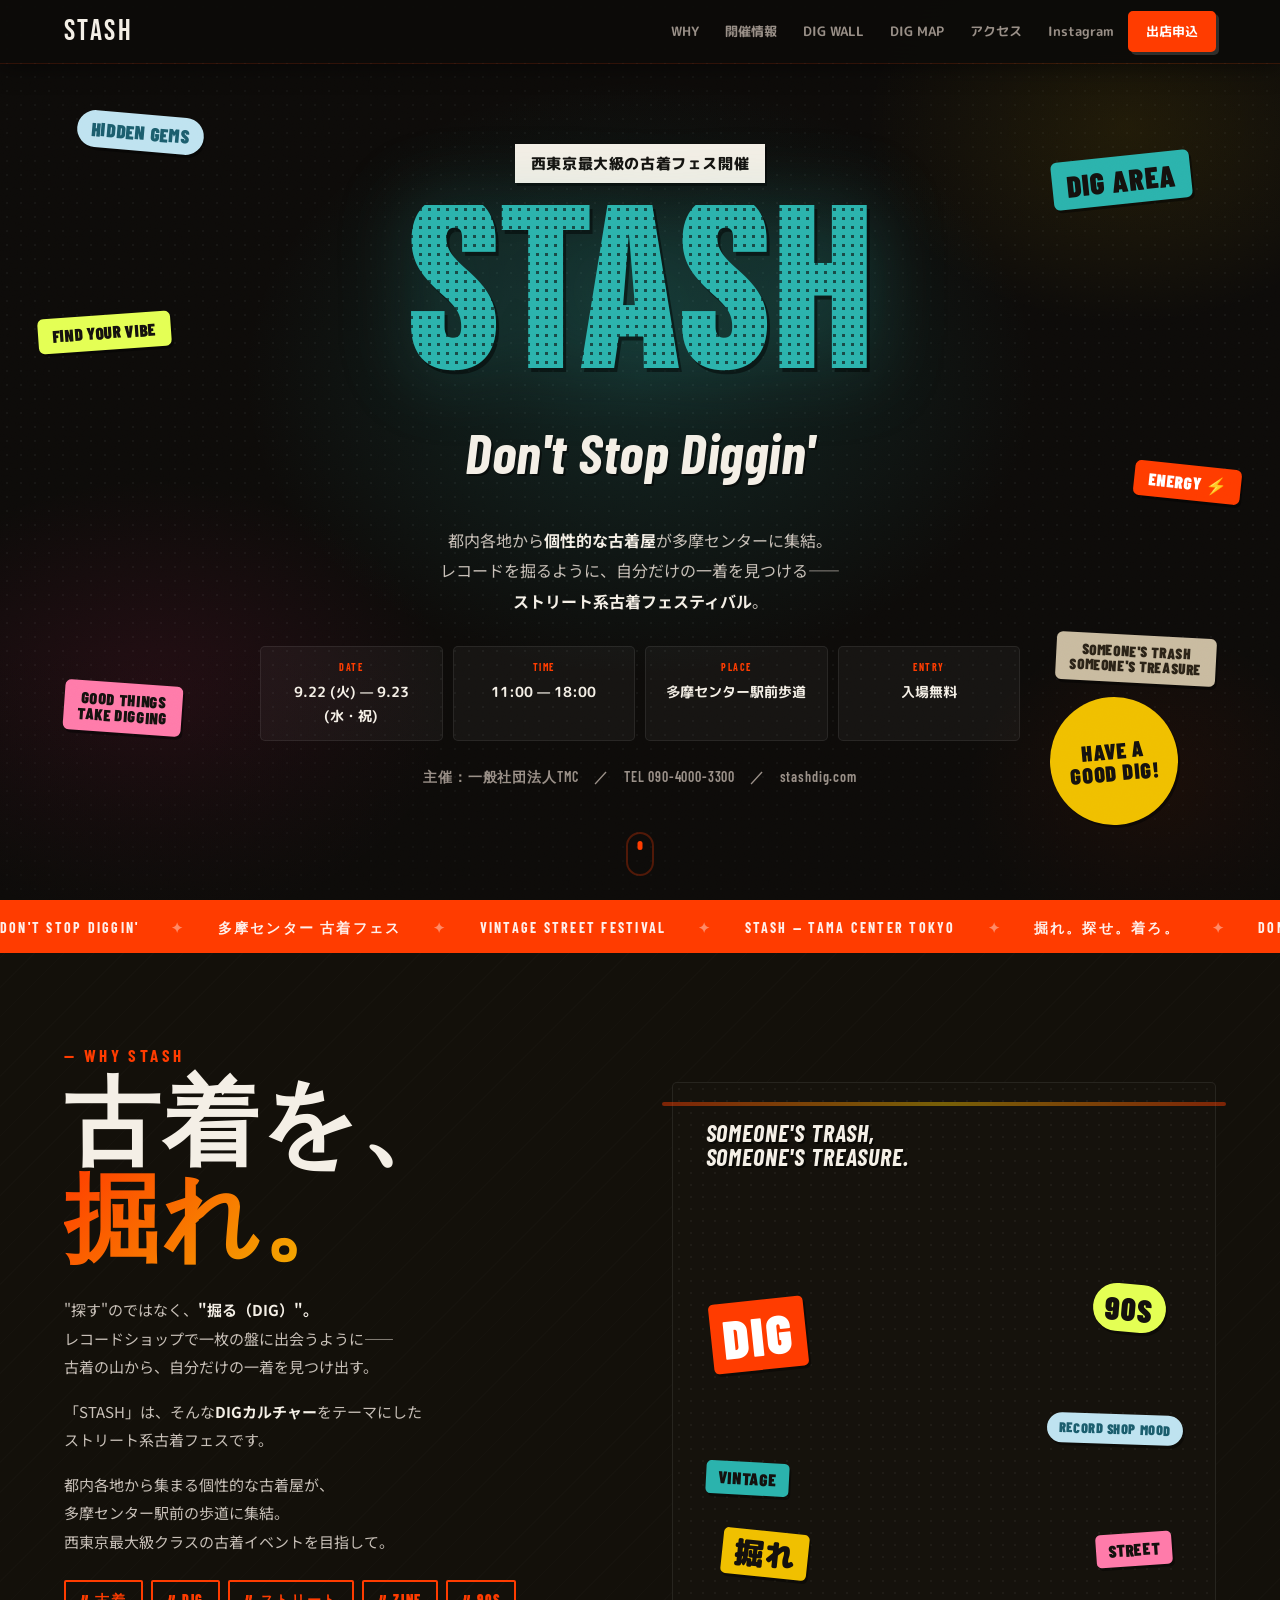
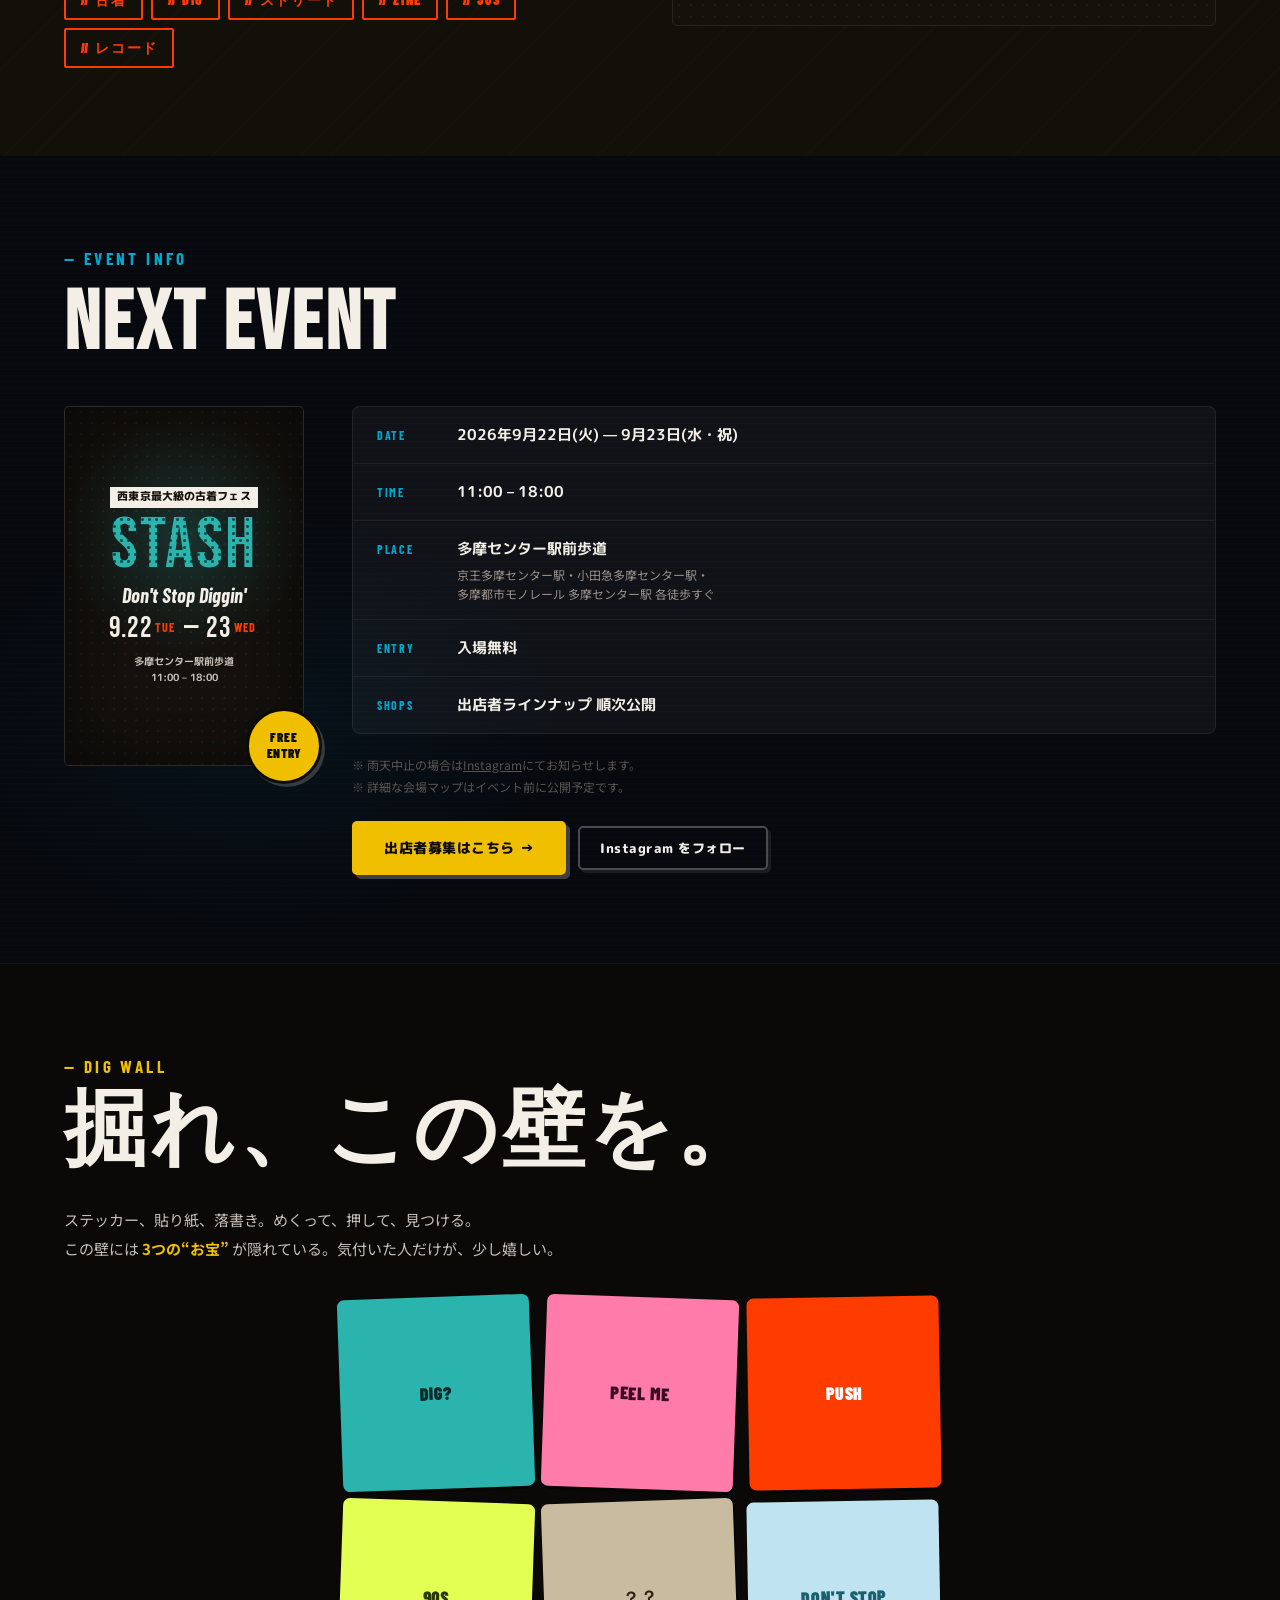
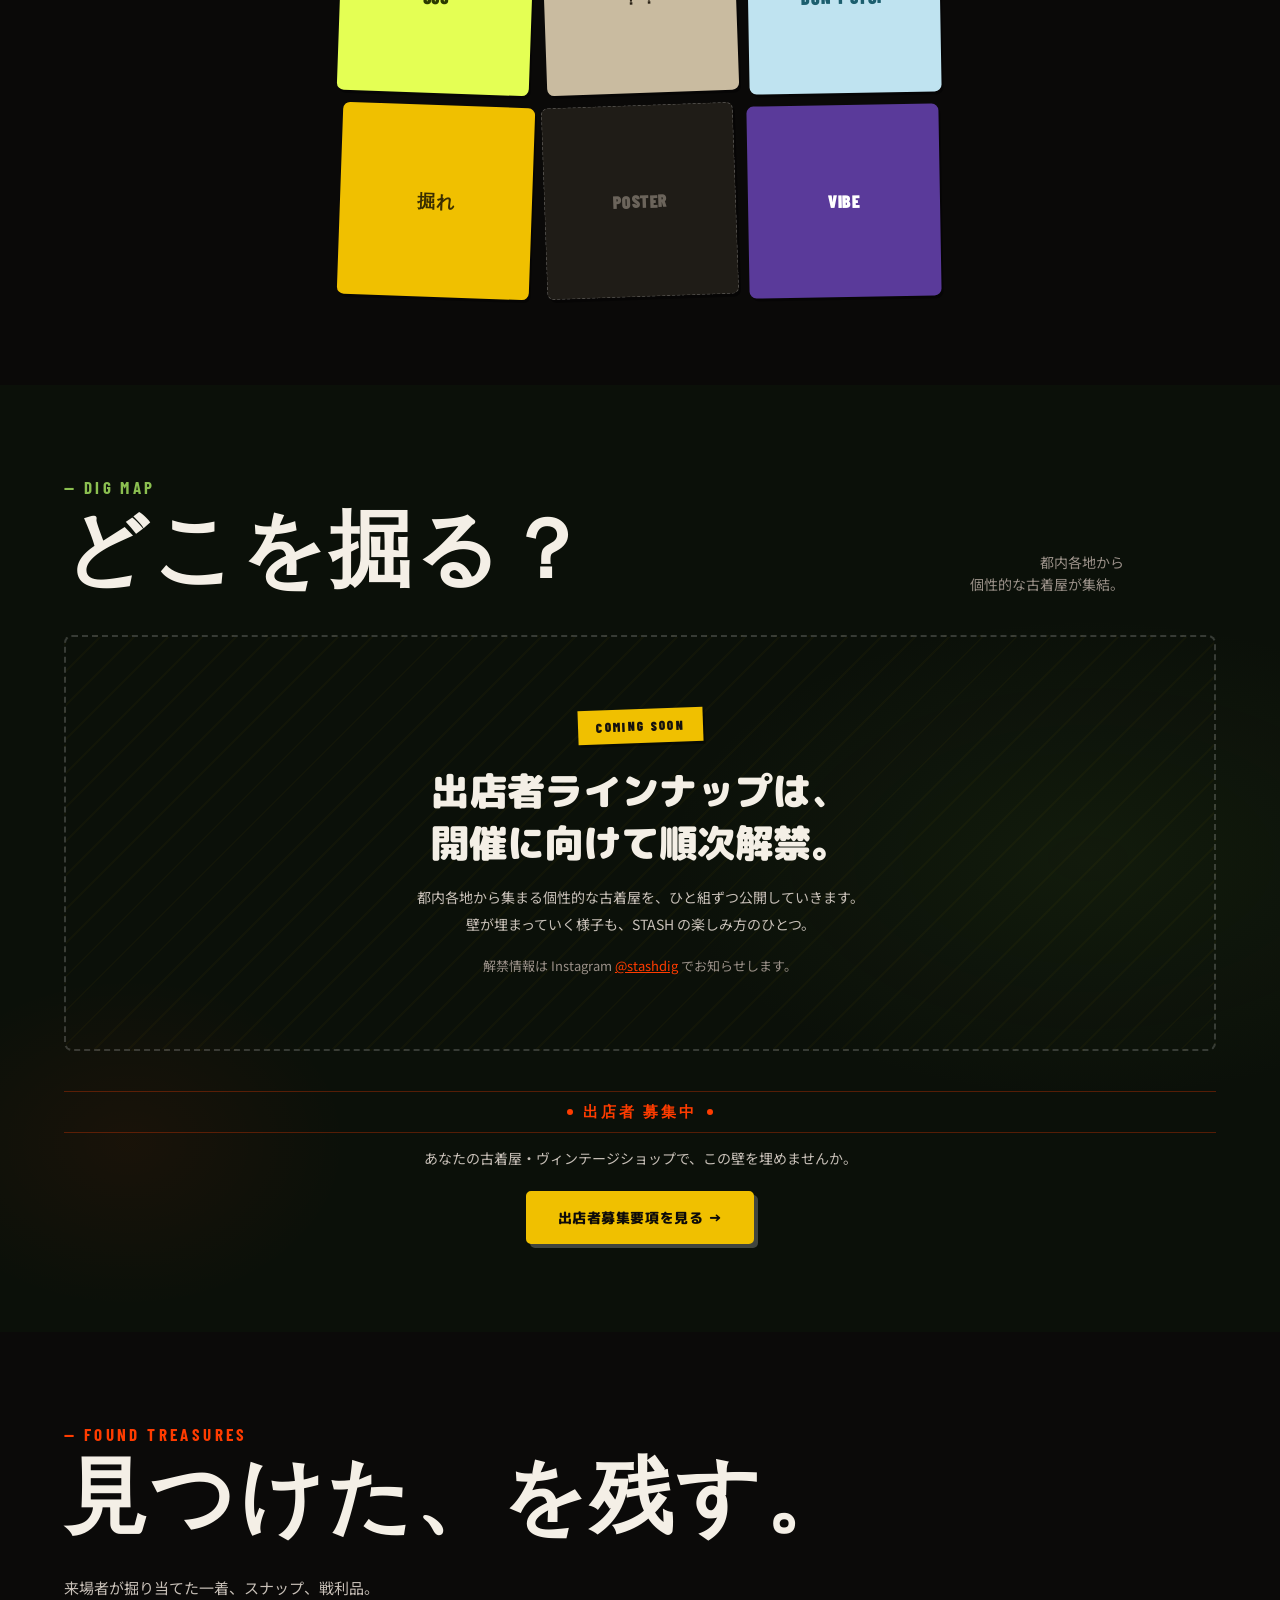
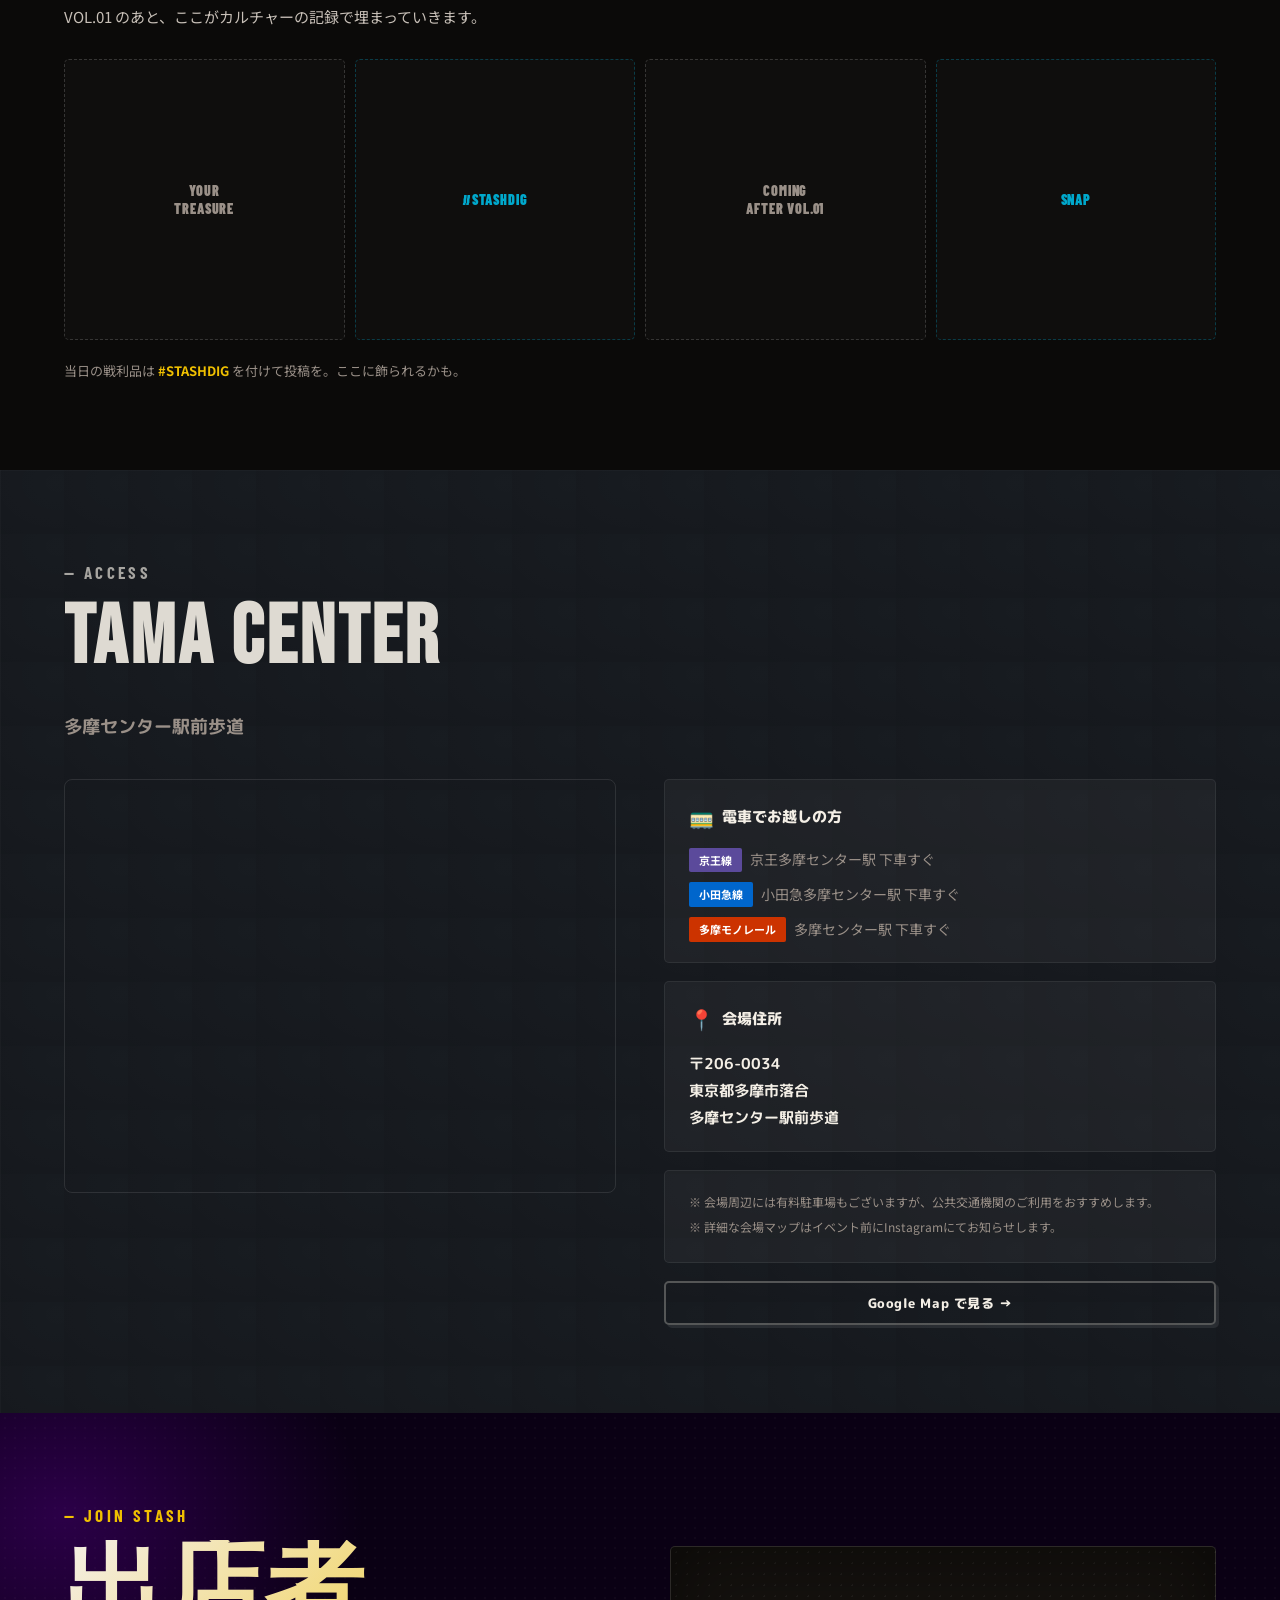
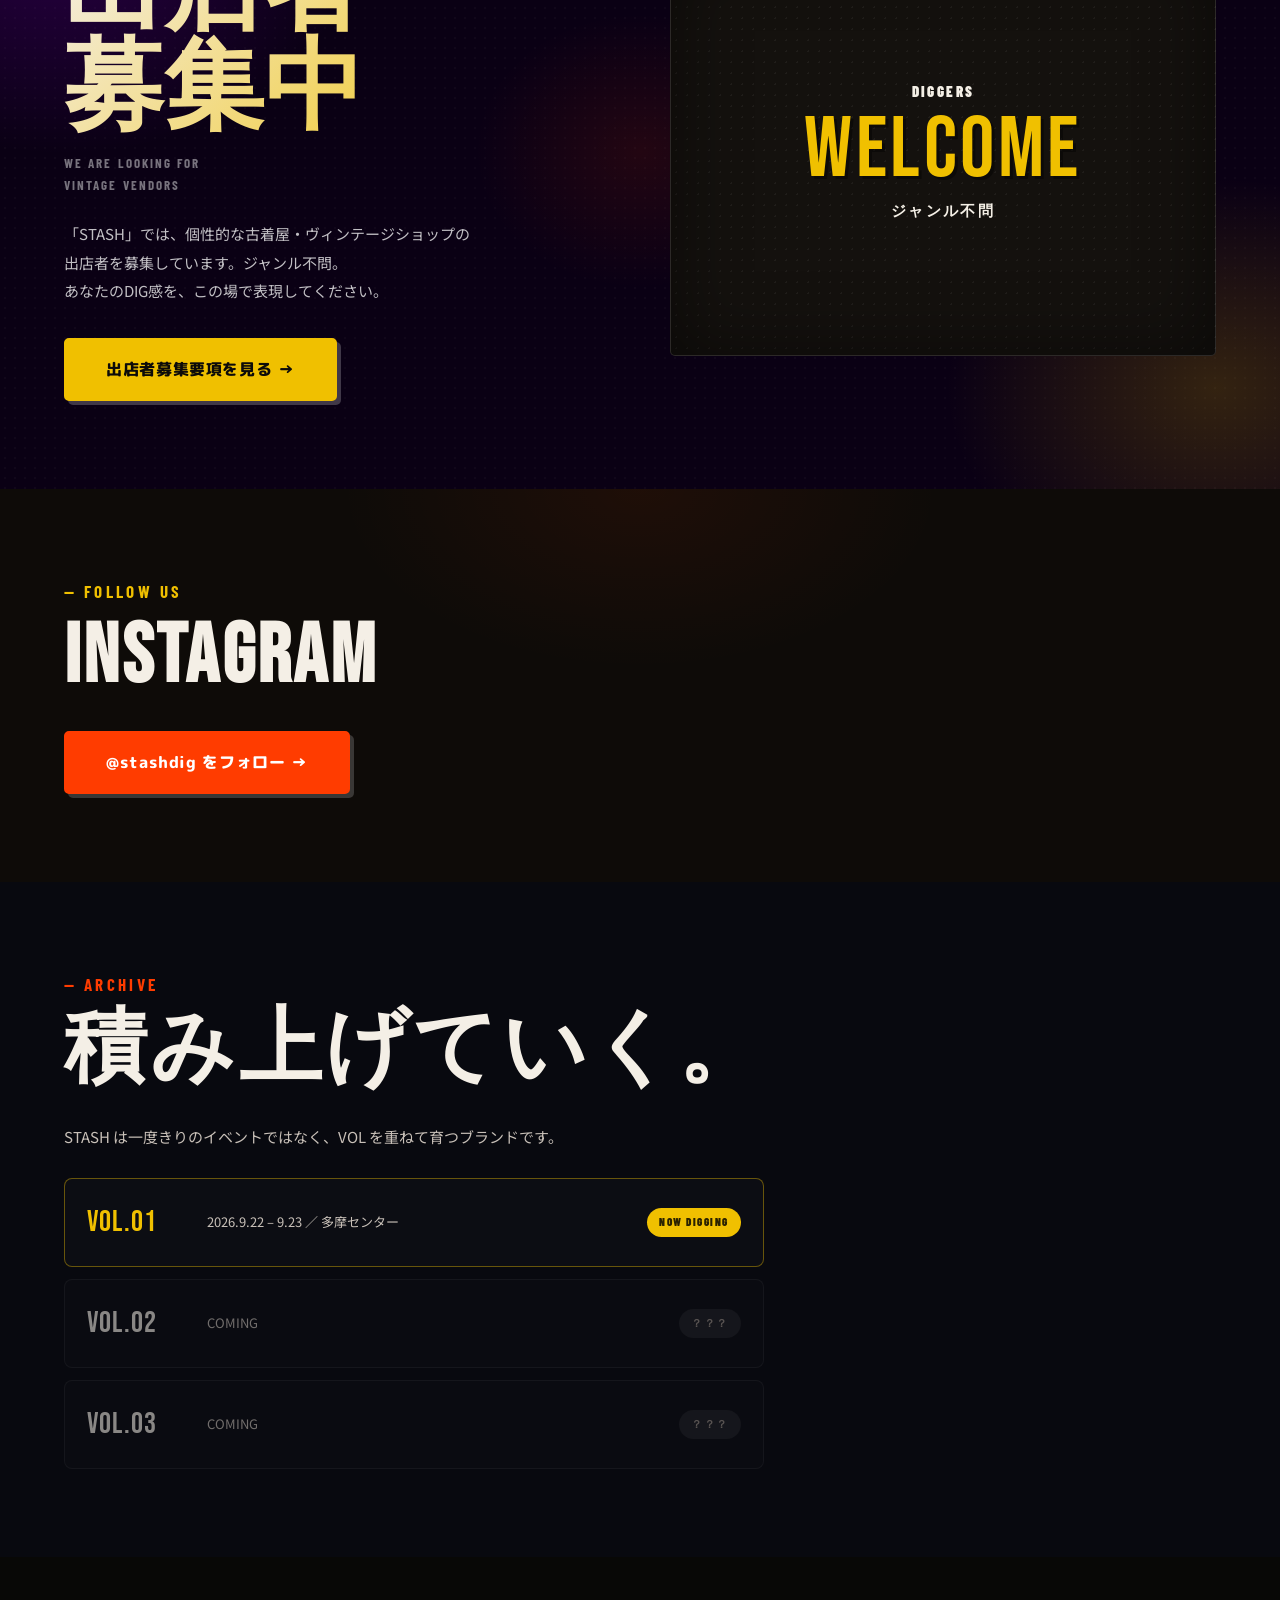
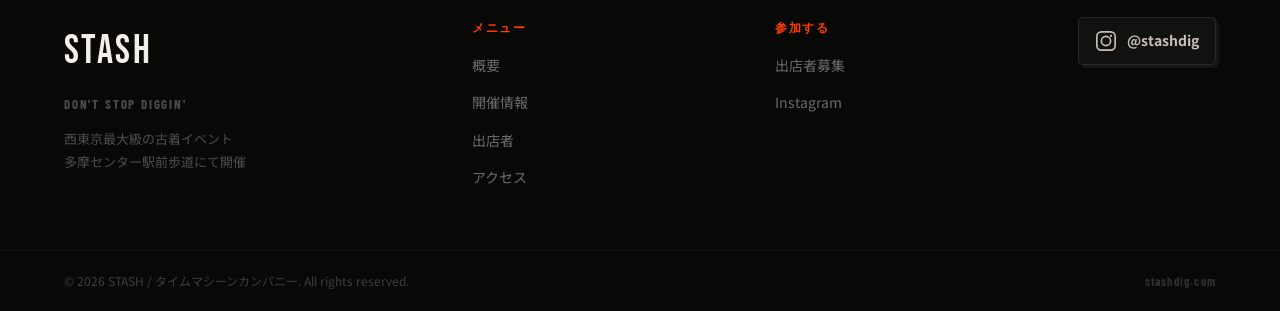
==== index.html @ b676f583 "DIG WALL: drop circuit text band; move guidance into the peel reveals The "WEB→リアル→WEB" steps were s" ====
<!DOCTYPE html>
<html lang="ja">
<head>
  <meta charset="UTF-8">
  <meta name="viewport" content="width=device-width, initial-scale=1.0">
  <title>STASH | DON'T STOP DIGGIN' | 多摩センター 古着フェス</title>
  <meta name="description" content="西東京最大級の古着イベント「STASH」。多摩センター駅前歩道にて開催。DON'T STOP DIGGIN' — 古着を掘れ。ストリート系古着フェス。">
  <meta name="keywords" content="STASH, 古着, フェス, 多摩センター, ストリート, ヴィンテージ, 古着イベント, 西東京, DIG">
  <meta property="og:title" content="STASH | DON'T STOP DIGGIN'">
  <meta property="og:description" content="西東京最大級の古着フェス。多摩センター駅前歩道。DON'T STOP DIGGIN'">
  <meta property="og:type" content="website">
  <meta property="og:url" content="https://stashdig.com">
  <link rel="preconnect" href="https://fonts.googleapis.com">
  <link rel="preconnect" href="https://fonts.gstatic.com" crossorigin>
  <link href="https://fonts.googleapis.com/css2?family=Bebas+Neue&family=Barlow+Condensed:ital,wght@0,400;0,600;0,700;0,900;1,700&family=M+PLUS+Rounded+1c:wght@400;700;800;900&family=Noto+Sans+JP:wght@400;700;900&display=swap" rel="stylesheet">
  <link rel="stylesheet" href="style.css">
</head>
<body>

  <!-- =====================================================
       NAV
  ===================================================== -->
  <nav class="nav" id="nav">
    <div class="wrap nav__inner">
      <a href="index.html" class="nav__logo" aria-label="STASH トップへ">STASH</a>

      <button class="nav__burger" id="burger" aria-label="メニューを開く" aria-expanded="false">
        <span></span><span></span><span></span>
      </button>

      <ul class="nav__menu" id="nav-menu">
        <li class="nav__close-li">
          <button class="nav__close" id="nav-close" aria-label="メニューを閉じる">✕</button>
        </li>
        <li><a href="#about">WHY</a></li>
        <li><a href="#info">開催情報</a></li>
        <li><a href="#digwall">DIG WALL</a></li>
        <li><a href="#vendors">DIG MAP</a></li>
        <li><a href="#access">アクセス</a></li>
        <li><a href="#instagram">Instagram</a></li>
        <li>
          <a href="vendors.html" class="nav__entry">出店申込</a>
        </li>
      </ul>
    </div>
  </nav>


  <!-- =====================================================
       HERO
  ===================================================== -->
  <section class="hero" id="top" aria-label="トップビジュアル">

    <!-- Concrete wall background -->
    <div class="hero__wall" aria-hidden="true"></div>

    <!-- Sticker bomb — flyer taglines as scattered stickers (decorative) -->
    <div class="hero__stickers" aria-hidden="true">
      <span class="hsticker hsticker--a">DIG AREA</span>
      <span class="hsticker hsticker--b">HIDDEN GEMS</span>
      <span class="hsticker hsticker--c">FIND YOUR VIBE</span>
      <span class="hsticker hsticker--d">GOOD THINGS<br>TAKE DIGGING</span>
      <span class="hsticker hsticker--e">HAVE A<br>GOOD DIG!</span>
      <span class="hsticker hsticker--f">SOMEONE'S TRASH<br>SOMEONE'S TREASURE</span>
      <span class="hsticker hsticker--g">ENERGY ⚡</span>
    </div>

    <!-- Content -->
    <div class="hero__content wrap">
      <p class="hero__eyebrow reveal">西東京最大級の古着フェス開催</p>

      <h1 class="hero__title reveal">STASH</h1>

      <p class="hero__script reveal">Don't Stop Diggin'</p>

      <p class="hero__lead reveal">
        都内各地から<strong>個性的な古着屋</strong>が多摩センターに集結。<br>
        レコードを掘るように、自分だけの一着を見つける——<br>
        <strong>ストリート系古着フェスティバル</strong>。
      </p>

      <div class="hero__meta reveal">
        <div class="hero__meta-item">
          <span class="hero__meta-key">Date</span>
          <span class="hero__meta-val">9.22 (火) — 9.23 (水・祝)</span>
        </div>
        <div class="hero__meta-item">
          <span class="hero__meta-key">Time</span>
          <span class="hero__meta-val">11:00 — 18:00</span>
        </div>
        <div class="hero__meta-item">
          <span class="hero__meta-key">Place</span>
          <span class="hero__meta-val">多摩センター駅前歩道</span>
        </div>
        <div class="hero__meta-item">
          <span class="hero__meta-key">Entry</span>
          <span class="hero__meta-val">入場無料</span>
        </div>
      </div>

      <p class="hero__host reveal">
        主催：一般社団法人TMC　／　TEL 090-4000-3300　／　stashdig.com
      </p>

    </div>

    <div class="hero__scroll" aria-hidden="true"></div>
  </section>


  <!-- =====================================================
       TICKER
  ===================================================== -->
  <div class="ticker" aria-hidden="true">
    <div class="ticker__rail">
      <span>DON'T STOP DIGGIN'</span>
      <span class="ticker__dot">✦</span>
      <span>多摩センター 古着フェス</span>
      <span class="ticker__dot">✦</span>
      <span>VINTAGE STREET FESTIVAL</span>
      <span class="ticker__dot">✦</span>
      <span>STASH — TAMA CENTER TOKYO</span>
      <span class="ticker__dot">✦</span>
      <span>掘れ。探せ。着ろ。</span>
      <span class="ticker__dot">✦</span>
      <span>DON'T STOP DIGGIN'</span>
      <span class="ticker__dot">✦</span>
      <span>多摩センター 古着フェス</span>
      <span class="ticker__dot">✦</span>
      <span>VINTAGE STREET FESTIVAL</span>
      <span class="ticker__dot">✦</span>
      <span>STASH — TAMA CENTER TOKYO</span>
      <span class="ticker__dot">✦</span>
      <span>掘れ。探せ。着ろ。</span>
      <span class="ticker__dot">✦</span>
    </div>
  </div>


  <!-- =====================================================
       ABOUT / CONCEPT
  ===================================================== -->
  <section class="about section" id="about" aria-label="コンセプト">
    <div class="wrap">
      <div class="about__inner">

        <!-- Text -->
        <div class="about__text">
          <p class="sec-label reveal">— WHY STASH</p>
          <h2 class="about__heading reveal">
            古着を、<br><span class="about__heading-accent">掘れ。</span>
          </h2>
          <div class="about__body reveal">
            <p>
              "探す"のではなく、<strong>"掘る（DIG）"。</strong><br>
              レコードショップで一枚の盤に出会うように——<br>
              古着の山から、自分だけの一着を見つけ出す。
            </p>
            <p>
              「STASH」は、そんな<strong>DIGカルチャー</strong>をテーマにした<br>
              ストリート系古着フェスです。
            </p>
            <p>
              都内各地から集まる個性的な古着屋が、<br>
              多摩センター駅前の歩道に集結。<br>
              西東京最大級クラスの古着イベントを目指して。
            </p>
          </div>
          <div class="about__tags reveal">
            <span class="tag"># 古着</span>
            <span class="tag"># DIG</span>
            <span class="tag"># ストリート</span>
            <span class="tag"># ZINE</span>
            <span class="tag"># 90s</span>
            <span class="tag"># レコード</span>
          </div>
        </div>

        <!-- Visual — sticker collage -->
        <div class="about__visual reveal">
          <div class="about__collage" aria-hidden="true">
            <span class="acol acol--quote">SOMEONE'S TRASH,<br>SOMEONE'S TREASURE.</span>
            <span class="acol acol--1">DIG</span>
            <span class="acol acol--2">90s</span>
            <span class="acol acol--3">VINTAGE</span>
            <span class="acol acol--4">STREET</span>
            <span class="acol acol--5">掘れ</span>
            <span class="acol acol--6">RECORD SHOP MOOD</span>
          </div>
          <div class="tape-stripe"></div>
        </div>

      </div>
    </div>
  </section>


  <!-- =====================================================
       EVENT INFO
  ===================================================== -->
  <section class="event-info section" id="info" aria-label="イベント情報">
    <div class="wrap">
      <p class="sec-label reveal">— EVENT INFO</p>
      <h2 class="sec-title reveal">NEXT EVENT</h2>

      <div class="event-info__grid">

        <!-- Flyer visual -->
        <div class="event-flyer-wrap reveal">
          <div class="mini-poster">
            <span class="mini-poster__eyebrow">西東京最大級の古着フェス</span>
            <span class="mini-poster__logo">STASH</span>
            <span class="mini-poster__script">Don't Stop Diggin'</span>
            <span class="mini-poster__date">9.22<small>TUE</small> — 23<small>WED</small></span>
            <span class="mini-poster__place">多摩センター駅前歩道<br>11:00 – 18:00</span>
          </div>
          <div class="circle-sticker circle-sticker--free">FREE<br>ENTRY</div>
        </div>

        <!-- Details -->
        <div class="event-details reveal">
          <div class="info-card">
            <div class="info-row">
              <span class="info-key">DATE</span>
              <span class="info-val">2026年9月22日(火) — 9月23日(水・祝)</span>
            </div>
            <div class="info-row">
              <span class="info-key">TIME</span>
              <span class="info-val">11:00 – 18:00</span>
            </div>
            <div class="info-row">
              <span class="info-key">PLACE</span>
              <span class="info-val">
                多摩センター駅前歩道
                <small>京王多摩センター駅・小田急多摩センター駅・<br>多摩都市モノレール 多摩センター駅 各徒歩すぐ</small>
              </span>
            </div>
            <div class="info-row">
              <span class="info-key">ENTRY</span>
              <span class="info-val">入場無料</span>
            </div>
            <div class="info-row">
              <span class="info-key">SHOPS</span>
              <span class="info-val">出店者ラインナップ 順次公開</span>
            </div>
          </div>

          <p class="info-note">
            ※ 雨天中止の場合は<a href="#instagram" style="color:inherit;text-decoration:underline;">Instagram</a>にてお知らせします。<br>
            ※ 詳細な会場マップはイベント前に公開予定です。
          </p>

          <div style="display:flex;gap:12px;flex-wrap:wrap;align-items:center;">
            <a href="vendors.html" class="btn btn--yellow">出店者募集はこちら →</a>
            <a href="#instagram" class="btn btn--outline btn--sm">Instagram をフォロー</a>
          </div>
        </div>

      </div>
    </div>
  </section>


  <!-- =====================================================
       DIG WALL (CC) — the dig-up wall
  ===================================================== -->
  <section class="dig-wall section" id="digwall" aria-label="DIG WALL">
    <div class="wrap">
      <p class="sec-label reveal">— DIG WALL</p>
      <h2 class="sec-title reveal">掘れ、この壁を。</h2>
      <p class="dig-wall__lead reveal">
        ステッカー、貼り紙、落書き。めくって、押して、見つける。<br>
        この壁には <strong>3つの“お宝”</strong> が隠れている。気付いた人だけが、少し嬉しい。
      </p>

      <div class="dw-board reveal" id="dw-board" aria-label="掘れる壁">
        <button class="dw-item dw-rot-a" data-dw="peel" type="button" aria-label="めくる">
          <span class="dw-front" style="background:#2BB3AD;color:#0c2b29;">DIG?</span>
          <span class="dw-back">そう、<br>めくれる</span>
        </button>
        <button class="dw-item dw-rot-b" data-dw="treasure" data-id="t1" type="button" aria-label="めくってみる">
          <span class="dw-front" style="background:#FF7BAA;color:#3a0d22;">PEEL ME</span>
          <span class="dw-back dw-back--treasure">★<br>PASS ①</span>
        </button>
        <button class="dw-item dw-rot-c" data-dw="press" type="button" aria-label="押す">
          <span class="dw-front" style="background:#FF3C00;color:#fff;">PUSH</span>
          <span class="dw-back" style="background:#14110E;color:#FF3C00;">押すと<br>STAMP!</span>
        </button>
        <button class="dw-item dw-rot-b" data-dw="peel" type="button" aria-label="めくる">
          <span class="dw-front" style="background:#E4FF54;color:#2b3a00;">90s</span>
          <span class="dw-back">お宝は<br>ぜんぶで3つ</span>
        </button>
        <button class="dw-item dw-rot-a" data-dw="treasure" data-id="t2" type="button" aria-label="めくってみる">
          <span class="dw-front" style="background:#C9BBA0;color:#2b2317;">？？</span>
          <span class="dw-back dw-back--treasure">★<br>PASS ②</span>
        </button>
        <button class="dw-item dw-rot-c" data-dw="peel" type="button" aria-label="めくる">
          <span class="dw-front" style="background:#BFE3F0;color:#1B5E6E;">DON'T STOP</span>
          <span class="dw-back">まだ<br>掘れるよ</span>
        </button>
        <button class="dw-item dw-rot-b" data-dw="peel" type="button" aria-label="めくる">
          <span class="dw-front" style="background:#F0C000;color:#3a2e00;">掘れ</span>
          <span class="dw-back">右下の<br>PASSを見て</span>
        </button>
        <button class="dw-item dw-rot-a" data-dw="treasure" data-id="t3" type="button" aria-label="ポスターの裏を見る">
          <span class="dw-front" style="background:#1f1c17;color:#6b645b;border:1px dashed rgba(255,255,255,.22);">POSTER</span>
          <span class="dw-back dw-back--chara">٩(◕‿◕)۶<br>PASS ③!</span>
        </button>
        <button class="dw-item dw-rot-c" data-dw="peel" type="button" aria-label="めくる">
          <span class="dw-front" style="background:#5A3A9A;color:#fff;">VIBE</span>
          <span class="dw-back">3つ揃えて<br>会場で見せて</span>
        </button>
      </div>
    </div>
  </section>


  <!-- =====================================================
       DIG MAP (DD) — どこを掘るか
  ===================================================== -->
  <section class="section" id="vendors" aria-label="出店者">
    <div class="wrap">
      <div class="vendors__head">
        <div>
          <p class="sec-label reveal">— DIG MAP</p>
          <h2 class="sec-title reveal" style="margin-bottom:0;">どこを掘る？</h2>
        </div>
        <p class="vendors__sub reveal">都内各地から<br>個性的な古着屋が集結。</p>
      </div>

      <div class="lineup-coming reveal">
        <span class="lineup-coming__tape">COMING SOON</span>
        <p class="lineup-coming__lead">出店者ラインナップは、<br>開催に向けて順次解禁。</p>
        <p class="lineup-coming__sub">
          都内各地から集まる個性的な古着屋を、ひと組ずつ公開していきます。<br>
          壁が埋まっていく様子も、STASH の楽しみ方のひとつ。
        </p>
        <p class="lineup-coming__note">
          解禁情報は Instagram
          <a href="https://instagram.com/stashdig" target="_blank" rel="noopener">@stashdig</a>
          でお知らせします。
        </p>
      </div>

      <div class="vendors__cta reveal">
        <p class="vendors-recruiting">
          <span class="vendors-recruiting__dot"></span>
          出店者 募集中
          <span class="vendors-recruiting__dot"></span>
        </p>
        <p class="vendors__cta-text">あなたの古着屋・ヴィンテージショップで、この壁を埋めませんか。</p>
        <a href="vendors.html" class="btn btn--yellow">出店者募集要項を見る →</a>
      </div>
    </div>
  </section>


  <!-- =====================================================
       FOUND TREASURES (EE) — coming
  ===================================================== -->
  <section class="found section" id="found" aria-label="FOUND TREASURES">
    <div class="wrap">
      <p class="sec-label reveal">— FOUND TREASURES</p>
      <h2 class="sec-title reveal">見つけた、を残す。</h2>
      <p class="found__lead reveal">
        来場者が掘り当てた一着、スナップ、戦利品。<br>
        VOL.01 のあと、ここがカルチャーの記録で埋まっていきます。
      </p>
      <div class="found__grid reveal" aria-hidden="true">
        <span class="found__cell">YOUR<br>TREASURE</span>
        <span class="found__cell found__cell--alt">#STASHDIG</span>
        <span class="found__cell">COMING<br>AFTER VOL.01</span>
        <span class="found__cell found__cell--alt">SNAP</span>
      </div>
      <p class="found__note reveal">
        当日の戦利品は <strong>#STASHDIG</strong> を付けて投稿を。ここに飾られるかも。
      </p>
    </div>
  </section>


  <!-- =====================================================
       ACCESS (FF)
  ===================================================== -->
  <section class="section" id="access" aria-label="アクセス">
    <div class="wrap">
      <p class="sec-label reveal">— ACCESS</p>
      <h2 class="sec-title reveal">TAMA CENTER</h2>
      <p class="access__sub reveal">多摩センター駅前歩道</p>

      <div class="access__inner">

        <!-- Map -->
        <div class="reveal">
          <div class="access__map">
            <iframe
              src="https://www.google.com/maps?q=%E5%A4%9A%E6%91%A9%E3%82%BB%E3%83%B3%E3%82%BF%E3%83%BC%E9%A7%85&output=embed"
              title="多摩センター駅 周辺地図"
              loading="lazy" referrerpolicy="no-referrer-when-downgrade"
              allowfullscreen></iframe>
          </div>
        </div>

        <!-- Info -->
        <div class="access__blocks reveal">

          <div class="a-block">
            <h3 class="a-block__h">
              <span class="a-block__icon">🚃</span>
              電車でお越しの方
            </h3>
            <ul class="a-list">
              <li>
                <span class="line-badge line-keio">京王線</span>
                京王多摩センター駅 下車すぐ
              </li>
              <li>
                <span class="line-badge line-odakyu">小田急線</span>
                小田急多摩センター駅 下車すぐ
              </li>
              <li>
                <span class="line-badge line-monorail">多摩モノレール</span>
                多摩センター駅 下車すぐ
              </li>
            </ul>
          </div>

          <div class="a-block">
            <h3 class="a-block__h">
              <span class="a-block__icon">📍</span>
              会場住所
            </h3>
            <p class="a-address">
              〒206-0034<br>
              東京都多摩市落合<br>
              多摩センター駅前歩道
            </p>
          </div>

          <div class="a-block a-note">
            <p>※ 会場周辺には有料駐車場もございますが、公共交通機関のご利用をおすすめします。</p>
            <p>※ 詳細な会場マップはイベント前にInstagramにてお知らせします。</p>
          </div>

          <a href="https://www.google.com/maps/search/?api=1&query=%E5%A4%9A%E6%91%A9%E3%82%BB%E3%83%B3%E3%82%BF%E3%83%BC%E9%A7%85" class="btn btn--outline btn--sm" target="_blank" rel="noopener">
            Google Map で見る →
          </a>
        </div>

      </div>
    </div>
  </section>


  <!-- =====================================================
       JOIN STASH (GG)
  ===================================================== -->
  <section class="entry-cta section" id="entry" aria-label="JOIN STASH">
    <div class="wrap">
      <div class="entry-cta__inner">

        <!-- Text -->
        <div>
          <p class="sec-label sec-label--lt reveal">— JOIN STASH</p>
          <h2 class="entry-cta__title reveal">出店者<br>募集中</h2>
          <p class="entry-cta__eng reveal">WE ARE LOOKING FOR<br>VINTAGE VENDORS</p>
          <p class="entry-cta__body reveal">
            「STASH」では、個性的な古着屋・ヴィンテージショップの<br>
            出店者を募集しています。ジャンル不問。<br>
            あなたのDIG感を、この場で表現してください。
          </p>
          <a href="vendors.html" class="btn btn--yellow btn--lg reveal">
            出店者募集要項を見る →
          </a>
        </div>

        <!-- Visual -->
        <div class="entry-cta__visual reveal">
          <div class="entry-cta__poster">
            <span class="entry-cta__poster-sm">DIGGERS</span>
            <span class="entry-cta__poster-lg">WELCOME</span>
            <span class="entry-cta__poster-sm">ジャンル不問</span>
          </div>
        </div>

      </div>
    </div>
  </section>


  <!-- =====================================================
       INSTAGRAM
  ===================================================== -->
  <section class="section" id="instagram" aria-label="Instagram">
    <div class="wrap">
      <div class="insta__header">
        <div>
          <p class="sec-label reveal">— FOLLOW US</p>
          <h2 class="sec-title reveal" style="margin-bottom:0;">INSTAGRAM</h2>
        </div>
      </div>

      <div style="margin-top:24px;" class="reveal">
        <a href="https://instagram.com/stashdig" class="btn btn--orange btn--lg" target="_blank" rel="noopener">
          @stashdig をフォロー →
        </a>
      </div>
    </div>
  </section>


  <!-- =====================================================
       ARCHIVE (II) — VOL.01〜 積み上げ
  ===================================================== -->
  <section class="archive section" id="archive" aria-label="ARCHIVE">
    <div class="wrap">
      <p class="sec-label reveal">— ARCHIVE</p>
      <h2 class="sec-title reveal">積み上げていく。</h2>
      <p class="archive__lead reveal">STASH は一度きりのイベントではなく、VOL を重ねて育つブランドです。</p>
      <ol class="archive__list reveal">
        <li class="archive__vol archive__vol--now">
          <span class="archive__no">VOL.01</span>
          <span class="archive__meta">2026.9.22 – 9.23 ／ 多摩センター</span>
          <span class="archive__tag">NOW DIGGING</span>
        </li>
        <li class="archive__vol archive__vol--next">
          <span class="archive__no">VOL.02</span>
          <span class="archive__meta">COMING</span>
          <span class="archive__tag">？？？</span>
        </li>
        <li class="archive__vol archive__vol--next">
          <span class="archive__no">VOL.03</span>
          <span class="archive__meta">COMING</span>
          <span class="archive__tag">？？？</span>
        </li>
      </ol>
    </div>
  </section>


  <!-- =====================================================
       FOOTER
  ===================================================== -->
  <footer class="footer">
    <div class="footer__top">
      <div class="wrap">
        <div class="footer__inner">

          <div class="footer__brand">
            <a href="index.html" class="footer__logo">STASH</a>
            <p class="footer__tagline">DON'T STOP DIGGIN'</p>
            <p class="footer__desc">西東京最大級の古着イベント<br>多摩センター駅前歩道にて開催</p>
          </div>

          <nav class="footer__nav" aria-label="フッターナビ">
            <h4>メニュー</h4>
            <ul>
              <li><a href="#about">概要</a></li>
              <li><a href="#info">開催情報</a></li>
              <li><a href="#vendors">出店者</a></li>
              <li><a href="#access">アクセス</a></li>
            </ul>
          </nav>

          <nav class="footer__nav" aria-label="参加する">
            <h4>参加する</h4>
            <ul>
              <li><a href="vendors.html">出店者募集</a></li>
              <li><a href="https://instagram.com/stashdig" target="_blank" rel="noopener">Instagram</a></li>
            </ul>
          </nav>

          <div>
            <a href="https://instagram.com/stashdig" class="footer__sns-btn" target="_blank" rel="noopener" aria-label="Instagram @stashdig">
              <svg width="22" height="22" viewBox="0 0 24 24" fill="none" xmlns="http://www.w3.org/2000/svg" aria-hidden="true">
                <rect x="2" y="2" width="20" height="20" rx="5" stroke="currentColor" stroke-width="1.8"/>
                <circle cx="12" cy="12" r="5" stroke="currentColor" stroke-width="1.8"/>
                <circle cx="17.5" cy="6.5" r="1.2" fill="currentColor"/>
              </svg>
              @stashdig
            </a>
          </div>

        </div>
      </div>
    </div>

    <div class="footer__bottom">
      <div class="wrap">
        <p class="footer__copy">© 2026 STASH / タイムマシーンカンパニー. All rights reserved.</p>
        <p class="footer__url">stashdig.com</p>
      </div>
    </div>
  </footer>


  <!-- =====================================================
       STASH PASS — discovery tracker (WEB → リアル → WEB)
  ===================================================== -->
  <div class="stash-pass" id="stash-pass" hidden>
    <button class="stash-pass__toggle" id="stash-pass-toggle" type="button" aria-expanded="false" aria-label="STASH PASS を開く">
      <span class="stash-pass__badge">STASH<br>PASS</span>
      <span class="stash-pass__dots" id="stash-pass-dots" aria-hidden="true"></span>
    </button>

    <div class="stash-pass__panel" id="stash-pass-panel" hidden>
      <button class="stash-pass__close" id="stash-pass-close" type="button" aria-label="閉じる">✕</button>
      <p class="stash-pass__kicker">— STASH PASS</p>
      <p class="stash-pass__progress"><span id="stash-pass-count">0</span> / 3 発掘</p>

      <div class="stash-pass__locked" id="stash-pass-locked">
        <p class="stash-pass__hint">サイトに隠れた “お宝” を 3つ 見つけよう。<br>DIG WALL から掘りはじめると見つかるかも。</p>
        <a href="#digwall" class="btn btn--outline btn--sm">DIG WALL へ →</a>
      </div>

      <div class="stash-pass__unlocked" id="stash-pass-unlocked" hidden>
        <p class="stash-pass__got">PASS 獲得！</p>
        <p class="stash-pass__code" id="stash-pass-code">PASS-9223-DIG</p>
        <p class="stash-pass__msg">
          このパスを会場で見せると、<br><strong>限定ステッカーを1枚プレゼント。</strong>
        </p>
        <a href="https://instagram.com/stashdig" class="btn btn--yellow btn--sm" target="_blank" rel="noopener">Instagram で受け取り方を見る →</a>
      </div>
    </div>
  </div>


  <script src="script.js"></script>
</body>
</html>
---- style.css ----
/* =========================================================
   STASH — DON'T STOP DIGGIN'
   Street Culture × Vintage × Underground
   ========================================================= */

/* ── Reset & Base ─────────────────────────────────────── */
*, *::before, *::after { box-sizing: border-box; margin: 0; padding: 0; }

:root {
  /* Street culture — warm asphalt night */
  --bg:        #0D0B09;
  --bg-2:      #141210;
  --bg-3:      #1C1A18;
  --card:      rgba(255,255,255,.04);
  --card-hov:  rgba(255,255,255,.07);
  --white:     #F4EFE6;
  --text:      #C8C0B8;
  --text-mid:  #9A9088;
  --text-lt:   #5A5450;

  /* Street accent palette */
  --orange:     #FF3C00;
  --orange-dim: rgba(255,60,0,.10);
  --orange-bdr: rgba(255,60,0,.32);
  --yellow:     #F0C000;
  --yellow-dim: rgba(240,192,0,.10);
  --yellow-bdr: rgba(240,192,0,.32);
  --cyan:       #00A8CC;
  --cyan-dim:   rgba(0,168,204,.08);
  --cyan-bdr:   rgba(0,168,204,.22);
  --purple:     #5A3A9A;
  --purple-lt:  #8A6ACA;
  --purple-dim: rgba(90,58,154,.10);
  --green:      #4A8A3A;
  --pink:       #CC2060;
  --pink-dim:   rgba(204,32,96,.10);

  /* vendors.html inline compatibility */
  --gray:    #3A3530;
  --gray-lt: #4A4540;
  --ff-display: 'Bebas Neue', sans-serif;
  --gap:     48px;

  --ff-title: 'Bebas Neue', sans-serif;
  --ff-sub:   'Barlow Condensed', sans-serif;
  --ff-body:  'Noto Sans JP', sans-serif;
  --ff-round: 'M PLUS Rounded 1c', 'Noto Sans JP', sans-serif;

  --nav-h:       64px;
  --radius:      5px;
  --radius-sm:   2px;
  --radius-lg:   8px;
  --radius-pill: 100px;
}

html { scroll-behavior: smooth; }

body {
  font-family: var(--ff-body);
  background: var(--bg);
  color: var(--text);
  line-height: 1.7;
  overflow-x: hidden;
}

/* Film grain overlay — z-index below nav (100) so menu is never covered */
body::after {
  content: '';
  position: fixed; inset: 0; z-index: 90;
  pointer-events: none;
  background-image: url("data:image/svg+xml,%3Csvg xmlns='http://www.w3.org/2000/svg' width='200' height='200'%3E%3Cfilter id='n'%3E%3CfeTurbulence type='fractalNoise' baseFrequency='0.85' numOctaves='4' stitchTiles='stitch'/%3E%3C/filter%3E%3Crect width='200' height='200' filter='url(%23n)' opacity='1'/%3E%3C/svg%3E");
  opacity: .045;
  mix-blend-mode: overlay;
}

img { max-width: 100%; height: auto; display: block; }
ul  { list-style: none; }
a   { color: inherit; text-decoration: none; }

.wrap    { max-width: 1200px; margin: 0 auto; padding: 0 24px; }
.section { padding: 88px 0; }

/* ── Scroll reveal ─────────────────────────────────────── */
.reveal { opacity: 0; transform: translateY(24px); transition: opacity .55s ease, transform .55s ease; }
.reveal.in { opacity: 1; transform: none; }
.reveal-delay-1 { transition-delay: .12s; }
.reveal-delay-2 { transition-delay: .24s; }
.reveal-delay-3 { transition-delay: .36s; }

/* ── Placeholder — raw print / halftone ───────────────── */
.ph {
  background: rgba(255,255,255,.03);
  border: 1px solid rgba(255,255,255,.09);
  border-radius: var(--radius-sm);
  display: flex; align-items: center; justify-content: center;
  text-align: center; position: relative; overflow: hidden;
  color: var(--text-mid); font-size: 12px; line-height: 1.6; padding: 16px;
}
/* Halftone dot grid */
.ph::before {
  content: '';
  position: absolute; inset: 0; z-index: 1;
  background-image: radial-gradient(circle, rgba(255,255,255,.055) 1px, transparent 1px);
  background-size: 10px 10px;
  pointer-events: none;
}
/* Tape strip at top */
.ph::after {
  content: '';
  position: absolute; z-index: 2; top: 0; left: 50%;
  transform: translateX(-50%);
  width: 52px; height: 14px;
  background: rgba(255,240,160,.15);
  border-radius: 0 0 3px 3px;
  pointer-events: none;
}
.ph__text { position: relative; z-index: 3; }

/* ── Tags — stamp style ───────────────────────────────── */
.tag {
  display: inline-flex; align-items: center;
  padding: 6px 14px;
  background: transparent;
  border: 2px solid var(--orange);
  border-radius: 2px;
  font-size: 14px; font-weight: 900;
  font-family: var(--ff-sub); letter-spacing: .12em;
  color: var(--orange); text-transform: uppercase;
}
.tag--sm     { padding: 3px 9px; font-size: 12px; }
.tag--orange { border-color: var(--orange); color: var(--orange); background: var(--orange-dim); }
.tag--purple { border-color: rgba(138,106,202,.50); color: var(--purple-lt); background: var(--purple-dim); }
.tag--white  { border-color: rgba(244,239,230,.22); color: var(--white); background: rgba(255,255,255,.05); }
.tag--red    { border-color: rgba(204,32,96,.45); color: var(--pink); background: var(--pink-dim); }
.tag--yellow { border-color: var(--yellow-bdr); color: var(--yellow); background: var(--yellow-dim); }
.tag--blue   { border-color: var(--cyan-bdr); color: var(--cyan); background: var(--cyan-dim); }

/* ── Buttons — flat + offset shadow ──────────────────── */
.btn {
  display: inline-flex; align-items: center; justify-content: center;
  padding: 13px 30px; border-radius: var(--radius);
  font-size: 14px; font-weight: 800; font-family: var(--ff-round);
  letter-spacing: .04em; cursor: pointer;
  transition: transform .12s, box-shadow .12s, filter .12s;
  border: 2px solid transparent; text-decoration: none;
}
.btn:hover  { transform: translate(-2px, -2px); }
.btn:active { transform: translate(1px, 1px); box-shadow: 1px 1px 0 rgba(255,255,255,.10) !important; }

.btn--cyan {
  background: var(--cyan); color: #fff;
  border-color: var(--cyan);
  box-shadow: 4px 4px 0 rgba(255,255,255,.18);
}
.btn--cyan:hover { box-shadow: 6px 6px 0 rgba(255,255,255,.18); filter: brightness(1.08); }

.btn--orange {
  background: var(--orange); color: #fff;
  border-color: var(--orange);
  box-shadow: 4px 4px 0 rgba(255,255,255,.18);
}
.btn--orange:hover { box-shadow: 6px 6px 0 rgba(255,255,255,.18); filter: brightness(1.08); }

.btn--yellow {
  background: var(--yellow); color: #0D0B09;
  border-color: var(--yellow);
  box-shadow: 4px 4px 0 rgba(255,255,255,.22);
}
.btn--yellow:hover { box-shadow: 6px 6px 0 rgba(255,255,255,.22); filter: brightness(1.05); }

.btn--outline {
  background: transparent; color: var(--white);
  border-color: rgba(244,239,230,.28);
  box-shadow: 3px 3px 0 rgba(255,255,255,.08);
}
.btn--outline:hover { background: rgba(255,255,255,.04); box-shadow: 5px 5px 0 rgba(255,255,255,.08); filter: brightness(1); }

.btn--pink {
  background: var(--orange); color: #fff;
  border-color: var(--orange);
  box-shadow: 4px 4px 0 rgba(255,255,255,.18);
}
.btn--pink:hover { box-shadow: 6px 6px 0 rgba(255,255,255,.18); filter: brightness(1.08); }

.btn--sm { padding: 9px 20px; font-size: 13px; }
.btn--lg { padding: 16px 40px; font-size: 16px; }

/* ── Section label ───────────────────────────────────── */
.sec-label {
  font-family: var(--ff-sub);
  font-size: clamp(13px, 1.5vw, 17px);
  font-weight: 700; letter-spacing: .20em; text-transform: uppercase;
  color: var(--orange); margin-bottom: 10px;
}
.sec-label--lt { color: rgba(244,239,230,.45); }

/* ── Section title ───────────────────────────────────── */
.sec-title {
  font-family: var(--ff-title);
  font-size: clamp(44px, 6.5vw, 84px);
  line-height: 1; letter-spacing: .04em; color: var(--white); margin-bottom: 32px;
}

/* =========================================================
   NAV
   ========================================================= */
.nav {
  position: fixed; top: 0; left: 0; right: 0; z-index: 200;
  height: var(--nav-h);
  /* backdrop-filter は ::before に移動 — 直接設定すると子の position:fixed の
     containing block がnavに制限されてドロワーが64pxに潰れるバグを回避 */
  border-bottom: 1px solid rgba(255,60,0,.14);
  box-shadow: 0 2px 24px rgba(0,0,0,.50);
  transition: border-color .3s;
}
.nav::before {
  content: '';
  position: absolute; inset: 0; z-index: -1;
  background: rgba(13,11,9,.92);
  backdrop-filter: blur(16px); -webkit-backdrop-filter: blur(16px);
}
.nav__inner { height: 100%; display: flex; align-items: center; justify-content: space-between; }
.nav__logo {
  font-family: var(--ff-title); font-size: 30px; letter-spacing: .08em;
  color: var(--white);
  text-decoration: none;
}
.nav__menu { display: flex; align-items: center; gap: 2px; list-style: none; }
.nav__menu a {
  font-family: var(--ff-round); font-size: 13px; font-weight: 700;
  padding: 7px 12px; border-radius: var(--radius);
  color: var(--text-mid);
  transition: background .2s, color .2s; text-decoration: none; display: block;
}
.nav__menu a:hover, .nav__menu a.active {
  background: var(--orange-dim); color: var(--orange);
}
.nav__entry {
  background: var(--orange) !important;
  color: #fff !important;
  border: 2px solid var(--orange) !important;
  box-shadow: 3px 3px 0 rgba(255,255,255,.15);
  padding: 7px 16px !important; border-radius: var(--radius) !important;
}
.nav__entry:hover { filter: brightness(1.1); background: var(--orange) !important; }
.nav__close-li { display: none; }

.nav__burger {
  display: none; flex-direction: column; gap: 5px;
  width: 36px; height: 36px; justify-content: center;
  background: var(--orange-dim); border: 1.5px solid var(--orange-bdr);
  border-radius: var(--radius); cursor: pointer; padding: 0;
}
.nav__burger span {
  display: block; height: 2px; width: 18px; margin: 0 auto;
  background: var(--orange); border-radius: 2px;
  transition: transform .28s, opacity .28s;
}

@media (max-width: 900px) {
  .nav__burger { display: flex; }
  .nav__menu {
    position: fixed; top: 0; right: -100%; bottom: 0;
    width: min(80vw, 320px);
    flex-direction: column; align-items: flex-start;
    background: var(--bg-2);
    border-left: 1.5px solid rgba(255,60,0,.22);
    padding: 20px 18px;
    box-shadow: -8px 0 40px rgba(0,0,0,.80);
    transition: right .32s cubic-bezier(.4,0,.2,1);
    overflow-y: auto; gap: 4px; z-index: 300;
  }
  .nav__menu.open { right: 0; }
  .nav__close-li { display: block; align-self: flex-end; margin-bottom: 16px; }
  .nav__close {
    background: var(--orange-dim); border: 1.5px solid var(--orange-bdr);
    color: var(--orange); font-size: 18px;
    width: 36px; height: 36px; border-radius: var(--radius); cursor: pointer;
    display: flex; align-items: center; justify-content: center;
  }
  .nav__menu li { width: 100%; }
  .nav__menu a { display: block; width: 100%; padding: 12px 16px; font-size: 15px; }
  .nav__entry { display: block !important; text-align: center !important; margin-top: 8px; padding: 12px 16px !important; }
}

/* =========================================================
   HERO — Underground Street / Warehouse Night
   ========================================================= */
.hero {
  position: relative; min-height: 100svh; padding-top: var(--nav-h);
  overflow: hidden; display: flex; align-items: center;
}

/* Concrete wall — dark asphalt + halftone dots + flyer color bleeds */
.hero__wall {
  position: absolute; inset: 0; z-index: 0;
  background: var(--bg);
  background-image: radial-gradient(circle, rgba(255,255,255,.045) 1px, transparent 1px);
  background-size: 14px 14px;
}
.hero__wall::before {
  content: '';
  position: absolute; inset: 0;
  background-image:
    radial-gradient(ellipse 640px 480px at 50% 42%, rgba(43,179,173,.16) 0%, transparent 62%),
    radial-gradient(ellipse 480px 360px at 12% 78%, rgba(204,32,96,.12) 0%, transparent 62%),
    radial-gradient(ellipse 420px 320px at 88% 14%, rgba(240,192,0,.10) 0%, transparent 62%),
    radial-gradient(ellipse 300px 260px at 90% 88%, rgba(255,60,0,.08) 0%, transparent 62%);
  pointer-events: none;
}
.hero__wall::after {
  content: '';
  position: absolute; inset: 0;
  background: linear-gradient(to bottom, rgba(13,11,9,.30) 0%, transparent 28%, transparent 72%, rgba(13,11,9,.55) 100%);
  pointer-events: none;
}

/* ── Sticker bomb — flyer taglines scattered as stickers ── */
.hero__stickers {
  position: absolute; inset: var(--nav-h) 0 0 0; z-index: 2; pointer-events: none; overflow: hidden;
}
.hsticker {
  position: absolute;
  font-family: var(--ff-sub); font-weight: 900; text-transform: uppercase;
  letter-spacing: .04em; line-height: 1; text-align: center;
  padding: 9px 14px; border-radius: 6px;
  color: #14110E;
  box-shadow: 2px 3px 0 rgba(0,0,0,.45);
  animation: sticker-pulse 5s ease-in-out infinite;
}
@keyframes sticker-pulse { 0%, 100% { opacity: .92; } 50% { opacity: 1; } }
.hsticker--a { top: 11%; right: 7%;  font-size: clamp(16px,2.4vw,30px); background: #2BB3AD; transform: rotate(-6deg); }
.hsticker--b { top: 6%;  left: 6%;   font-size: clamp(13px,1.6vw,19px); background: #BFE3F0; color:#1B5E6E; transform: rotate(5deg); border-radius: 50px; }
.hsticker--c { top: 30%; left: 3%;   font-size: clamp(12px,1.5vw,17px); background: #E4FF54; transform: rotate(-4deg); }
.hsticker--d { bottom: 20%; left: 5%; font-size: clamp(12px,1.4vw,16px); background: #FF7BAA; transform: rotate(4deg); }
.hsticker--e { bottom: 9%; right: 8%; font-size: clamp(14px,1.8vw,22px); background: #F0C000; transform: rotate(-5deg); border-radius: 50%; width: clamp(86px,11vw,128px); height: clamp(86px,11vw,128px); display:flex; align-items:center; justify-content:center; }
.hsticker--f { bottom: 26%; right: 5%; font-size: clamp(11px,1.3vw,15px); background: #C9BBA0; color:#2B2317; transform: rotate(3deg); }
.hsticker--g { top: 48%; right: 3%;   font-size: clamp(12px,1.5vw,17px); background: #FF3C00; color:#fff; transform: rotate(6deg); }
@media (max-width: 640px) {
  .hsticker--c, .hsticker--f, .hsticker--g { display: none; }
}

/* Content — left-anchored */
.hero__content {
  position: relative; z-index: 10; width: 100%;
  max-width: 1080px; margin: 0 auto;
  padding: 64px max(24px, 5vw) 96px;
  text-align: center;
}

.hero__eyebrow {
  display: inline-block;
  background: var(--white); color: #14110E;
  font-family: var(--ff-round); font-weight: 800;
  font-size: clamp(12px, 1.5vw, 15px); letter-spacing: .04em;
  padding: 7px 16px; margin-bottom: 22px;
  box-shadow: 2px 3px 0 rgba(0,0,0,.5);
}

/* Halftone STASH — teal letters punched with a dark dot grid (flyer logo) */
.hero__title {
  font-family: var(--ff-title);
  font-size: clamp(96px, 19vw, 230px); line-height: .82; letter-spacing: .03em;
  margin-bottom: 10px;
  background-color: #2BB3AD;
  background-image: radial-gradient(circle, rgba(13,11,9,.62) 1.6px, transparent 1.9px);
  background-size: 9px 9px;
  -webkit-background-clip: text; -webkit-text-fill-color: transparent;
  background-clip: text; color: transparent;
  filter: drop-shadow(3px 4px 0 rgba(0,0,0,.45)) drop-shadow(0 0 36px rgba(43,179,173,.25));
}

.hero__script {
  font-family: var(--ff-sub); font-style: italic; font-weight: 700;
  font-size: clamp(24px, 4.6vw, 56px); letter-spacing: .01em;
  color: var(--white); margin-bottom: 26px;
  text-shadow: 2px 2px 0 rgba(0,0,0,.5);
}

.hero__lead {
  font-size: clamp(13px, 1.5vw, 16px); line-height: 1.9; color: var(--text);
  margin: 0 auto 30px; max-width: 620px;
}
.hero__lead strong { color: var(--white); font-weight: 700; }

.hero__meta {
  display: grid; grid-template-columns: repeat(4, 1fr); gap: 10px;
  margin: 0 auto 24px; max-width: 760px;
}
.hero__meta-item {
  background: var(--card);
  border: 1px solid rgba(255,255,255,.08); border-radius: var(--radius);
  padding: 12px 16px;
}
.hero__meta-key {
  display: block; font-family: var(--ff-sub); font-size: 10px; font-weight: 700;
  letter-spacing: .15em; text-transform: uppercase; color: var(--orange); margin-bottom: 4px;
}
.hero__meta-val {
  display: block; font-family: var(--ff-round); font-size: 14px; font-weight: 700; color: var(--white);
}

/* Scroll indicator */
.hero__host {
  font-family: var(--ff-sub); font-size: clamp(11px, 1.3vw, 14px); font-weight: 600;
  letter-spacing: .06em; color: var(--text-mid);
}

.hero__scroll {
  position: absolute; bottom: 24px; left: 50%; transform: translateX(-50%);
  width: 28px; height: 44px;
  border: 2px solid rgba(255,60,0,.28); border-radius: var(--radius-pill); z-index: 10;
}
.hero__scroll::before {
  content: ''; position: absolute; top: 7px; left: 50%; transform: translateX(-50%);
  width: 5px; height: 9px; background: var(--orange); border-radius: var(--radius-pill);
  animation: scroll-dot 1.8s ease-in-out infinite;
}
@keyframes scroll-dot {
  0%   { top: 7px; opacity: 1; }
  80%  { top: 22px; opacity: 0; }
  100% { top: 7px; opacity: 0; }
}

@media (max-width: 760px) {
  .hero__meta { grid-template-columns: 1fr 1fr; max-width: 420px; }
}
@media (max-width: 480px) {
  .hero__meta { gap: 8px; }
  .hero__meta-item { padding: 10px 12px; }
  .hero__meta-key { font-size: 11px; }
  .hero__meta-val { font-size: 15px; }
}

/* =========================================================
   TICKER
   ========================================================= */
.ticker {
  overflow: hidden;
  background: var(--orange);
  padding: 13px 0; white-space: nowrap; position: relative; z-index: 5;
}
.ticker__rail {
  display: inline-flex; gap: 32px;
  animation: ticker-roll 14s linear infinite;
}
.ticker__rail span {
  font-family: var(--ff-sub); font-size: 14px; font-weight: 700;
  letter-spacing: .16em; text-transform: uppercase; color: rgba(255,255,255,.92);
}
.ticker__dot { color: rgba(255,255,255,.40) !important; }
@keyframes ticker-roll { from { transform: translateX(0); } to { transform: translateX(-50%); } }

/* =========================================================
   ABOUT / CONCEPT — Record shop / vintage poster wall
   ========================================================= */
.about.section {
  background: #13100A;
  /* Diagonal hatching — aged wallpaper / sticker-bombed wall */
  background-image:
    repeating-linear-gradient(
      -45deg,
      transparent, transparent 20px,
      rgba(255,255,255,.013) 20px, rgba(255,255,255,.013) 21px
    );
  position: relative; overflow: visible;
}

.about__inner { display: grid; grid-template-columns: 1fr 1fr; gap: 64px; align-items: center; }

.about__heading {
  font-family: var(--ff-title);
  font-size: clamp(54px, 7.5vw, 100px); line-height: 1; letter-spacing: .02em;
  color: var(--white); margin-bottom: 24px;
}
.about__heading-accent {
  background: linear-gradient(135deg, var(--orange) 0%, var(--yellow) 100%);
  -webkit-background-clip: text; -webkit-text-fill-color: transparent; background-clip: text;
}
.about__body { margin-bottom: 24px; }
.about__body p { font-size: 15px; line-height: 1.9; color: var(--text); margin-bottom: 16px; }
.about__body strong { color: var(--white); font-weight: 700; }
.about__tags { display: flex; gap: 8px; flex-wrap: wrap; }

.about__visual { position: relative; }
.about__grid {
  display: grid; grid-template-columns: 1fr 1fr;
  grid-template-rows: 220px 100px 140px; gap: 10px;
}
.ab-img { border-radius: var(--radius); }
.ab-img--main { grid-row: 1/2; grid-column: 1/2; }
.ab-img--s1   { grid-row: 1/2; grid-column: 2/3; }
.ab-img--s2   { grid-row: 2/3; grid-column: 1/2; }
.ab-img--wide { grid-row: 2/4; grid-column: 2/3; height: auto; }

.about__chara-wrap { position: absolute; bottom: -20px; right: -20px; width: 120px; z-index: 4; }
.about__chara-float {
  width: 100%; display: block; mix-blend-mode: multiply;
  filter: drop-shadow(0 4px 18px rgba(255,60,0,.30));
  animation: float-bob 5.5s ease-in-out infinite;
  animation-delay: 1.2s; transform: rotate(8deg);
}
@keyframes float-bob { 0%, 100% { transform: rotate(8deg) translateY(0); } 50% { transform: rotate(8deg) translateY(-14px); } }

.tape-stripe {
  position: absolute; top: 20px; left: -10px;
  width: calc(100% + 20px); height: 4px;
  background: linear-gradient(90deg, var(--orange) 0%, var(--yellow) 50%, var(--orange) 100%);
  opacity: .45; border-radius: 3px; pointer-events: none;
}

@media (max-width: 900px) {
  .about__inner { grid-template-columns: 1fr; gap: 48px; }
  /* Move TMC character to bottom-left of section on SP */
  .about__chara-wrap { right: auto; left: -12px; bottom: -16px; }
}

/* =========================================================
   EVENT INFO — ZINE / risograph / copy culture
   ========================================================= */
.event-info.section {
  background: #07090F;
  /* Horizontal scan lines — mimeograph / photocopy feel */
  background-image:
    repeating-linear-gradient(
      0deg,
      transparent, transparent 5px,
      rgba(0,168,204,.016) 5px, rgba(0,168,204,.016) 6px
    ),
    radial-gradient(ellipse 500px 350px at 20% 70%, rgba(0,168,204,.06) 0%, transparent 60%);
  position: relative; overflow: visible;
}
.event-info.section .sec-label { color: var(--cyan); }
.event-info.section .info-key  { color: var(--cyan); }
.event-info.section .info-note a { color: var(--cyan); }
.event-info__grid {
  display: grid; grid-template-columns: 240px 1fr;
  gap: 48px; align-items: start; margin-top: 40px;
}
.event-flyer-wrap { position: relative; container-type: inline-size; }
.event-flyer { aspect-ratio: 2/3; border-radius: var(--radius); }
.circle-sticker--free {
  position: absolute; bottom: -18px; right: -18px;
  width: 76px; height: 76px;
  background: var(--yellow);
  border: 3px solid #0D0B09; border-radius: 50%;
  box-shadow: 3px 3px 0 rgba(255,255,255,.18);
  display: flex; align-items: center; justify-content: center; text-align: center;
  font-family: var(--ff-sub); font-size: 13px; font-weight: 900;
  letter-spacing: .06em; color: #0D0B09; line-height: 1.2;
}
.info-card {
  background: var(--card); border: 1px solid rgba(255,255,255,.08);
  border-radius: var(--radius-lg); overflow: hidden; margin-bottom: 20px;
}
.info-row {
  display: flex; gap: 20px; padding: 16px 24px;
  border-bottom: 1px solid rgba(255,255,255,.06); align-items: flex-start;
}
.info-row:last-child { border-bottom: none; }
.info-key {
  font-family: var(--ff-sub); font-size: 12px; font-weight: 700;
  letter-spacing: .14em; color: var(--orange); text-transform: uppercase;
  min-width: 60px; padding-top: 2px;
}
.info-val {
  font-family: var(--ff-round); font-size: 15px; font-weight: 700;
  color: var(--white); flex: 1; line-height: 1.6;
}
.info-val small {
  display: block; font-size: 12px; font-weight: 400;
  color: var(--text-mid); margin-top: 4px; font-family: var(--ff-body);
}
.info-note { font-size: 12px; color: var(--text-lt); line-height: 1.8; margin-bottom: 24px; }
.info-note a { text-decoration: underline; color: var(--orange); }

@media (max-width: 700px) { .event-info__grid { grid-template-columns: 1fr; } }

/* =========================================================
   VENDORS
   ========================================================= */
.vendors__head {
  display: flex; justify-content: space-between; align-items: flex-end;
  margin-bottom: 40px; gap: 16px; position: relative;
}
.vendors__sub { font-size: 14px; color: var(--text-mid); text-align: right; line-height: 1.6; padding-right: 92px; }
@media (max-width: 700px) {
  .vendors__head { flex-direction: column; align-items: flex-start; gap: 8px; }
  .vendors__sub { text-align: left; padding-right: 0; }
}
/* Small phones: nav drawer covers full screen */
@media (max-width: 480px) {
  .nav__menu { width: 100%; border-left: none; }
}
.vendors__grid {
  display: grid; grid-template-columns: repeat(auto-fill, minmax(220px, 1fr)); gap: 16px;
}
.v-card {
  background: rgba(255,255,255,.03);
  border: 1px solid rgba(255,255,255,.07);
  border-radius: var(--radius); overflow: hidden;
  transition: transform .18s, box-shadow .18s, border-color .18s;
}
.v-card:hover {
  transform: translate(-2px, -2px);
  border-color: rgba(255,60,0,.25);
  box-shadow: 4px 4px 0 rgba(255,60,0,.14);
}
.v-card__img { aspect-ratio: 4/3; border-radius: 0; border: none; }
.v-card__body { padding: 14px 16px 18px; }
.v-card__tags { display: flex; gap: 6px; flex-wrap: wrap; margin-bottom: 8px; }
.v-card__name { font-family: var(--ff-round); font-size: 16px; font-weight: 800; color: var(--white); margin-bottom: 4px; }
.v-card__area { font-size: 12px; color: var(--text-mid); }

/* =========================================================
   GALLERY — Darkroom / film strip
   ========================================================= */
.gallery-section.section {
  background: #050505;
  background-image:
    /* Film perforations top/bottom feel */
    repeating-linear-gradient(
      90deg,
      transparent, transparent 28px,
      rgba(255,255,255,.022) 28px, rgba(255,255,255,.022) 30px
    );
  padding-bottom: 0;
}
.gallery-section .sec-label { color: #CC3300; }
.gallery-section .gallery__dot.active { background: #CC3300; }
.gallery-section .gallery__btn:hover { background: #CC3300; border-color: #CC3300; }
.gallery__slider-wrap { position: relative; overflow: hidden; }
.gallery__slider {
  display: flex; gap: 10px;
  overflow-x: auto; scroll-snap-type: x mandatory; scroll-behavior: smooth;
  -webkit-overflow-scrolling: touch;
  padding: 0 24px 0;
  scrollbar-width: none;
}
.gallery__slider::-webkit-scrollbar { display: none; }
.gallery__slide {
  flex: 0 0 calc((100vw - 80px) / 3.2);
  min-width: 180px; max-width: 420px;
  aspect-ratio: 4/3; scroll-snap-align: start;
  border-radius: var(--radius);
}
.gallery__btn {
  position: absolute; top: 50%; transform: translateY(-50%);
  width: 44px; height: 44px; z-index: 5;
  background: rgba(13,11,9,.75);
  border: 2px solid rgba(255,255,255,.15);
  border-radius: var(--radius); font-size: 22px; font-weight: 700;
  color: var(--white); cursor: pointer;
  display: flex; align-items: center; justify-content: center;
  transition: background .18s, box-shadow .18s;
  box-shadow: 3px 3px 0 rgba(255,255,255,.07);
}
.gallery__btn:hover { background: var(--orange); border-color: var(--orange); box-shadow: 4px 4px 0 rgba(255,255,255,.10); }
.gallery__btn--prev { left: 4px; }
.gallery__btn--next { right: 4px; }
.gallery__dots {
  display: flex; justify-content: center; gap: 7px;
  padding: 20px 0 40px;
}
.gallery__dot {
  width: 8px; height: 8px; border-radius: 50%;
  background: rgba(255,255,255,.14); border: none; cursor: pointer;
  transition: background .2s, transform .2s;
  padding: 0;
}
.gallery__dot.active { background: var(--orange); transform: scale(1.4); }

@media (max-width: 700px) {
  .gallery__slide {
    flex: 0 0 min(calc(100vw - 48px), 360px);
    aspect-ratio: 3/4;
  }
}

/* =========================================================
   ACCESS — Under the elevated track / concrete at night
   ========================================================= */
/* Access section gets concrete/under-track feel via inline bg override in HTML */
#access.section {
  background: #0F1318;
  background-image:
    /* Concrete block grid */
    linear-gradient(rgba(255,255,255,.025) 1px, transparent 1px),
    linear-gradient(90deg, rgba(255,255,255,.025) 1px, transparent 1px),
    radial-gradient(ellipse 400px 300px at 90% 20%, rgba(255,255,255,.04) 0%, transparent 60%);
  background-size: auto, auto, 64px 64px, auto, auto;
}
#access.section .sec-label { color: rgba(244,239,230,.65); }
#access.section .sec-title { color: rgba(244,239,230,.90); }

.access__sub {
  font-family: var(--ff-round); font-size: 18px; font-weight: 700;
  color: var(--text-mid); margin-bottom: 36px;
}
.access__inner { display: grid; grid-template-columns: 1fr 1fr; gap: 48px; align-items: start; }
.access__map { aspect-ratio: 4/3; border-radius: var(--radius-lg); }
.access__blocks { display: flex; flex-direction: column; gap: 18px; }
.a-block {
  background: var(--card); border: 1px solid rgba(255,255,255,.07);
  border-radius: var(--radius); padding: 20px 24px;
}
.a-block__h {
  font-family: var(--ff-round); font-size: 15px; font-weight: 800;
  color: var(--white); margin-bottom: 14px; display: flex; align-items: center; gap: 8px;
}
.a-block__icon { font-size: 20px; }
.a-list { display: flex; flex-direction: column; gap: 10px; }
.a-list li { font-size: 14px; color: var(--text-mid); display: flex; align-items: center; gap: 8px; }
.line-badge {
  display: inline-flex; align-items: center;
  padding: 3px 10px; border-radius: 2px;
  font-size: 11px; font-weight: 700; white-space: nowrap; color: #fff;
}
.line-keio     { background: #5B4A9B; }
.line-odakyu   { background: #0066CC; }
.line-monorail { background: #CC3300; }
.a-address { font-size: 15px; font-weight: 700; color: var(--white); line-height: 1.8; font-family: var(--ff-round); }
.a-note p { font-size: 12px; color: var(--text-mid); line-height: 1.8; margin-bottom: 4px; }

@media (max-width: 700px) { .access__inner { grid-template-columns: 1fr; } }

/* =========================================================
   ENTRY CTA — 90s street flyer / rave poster
   ========================================================= */
.entry-cta.section {
  background: #0A0014;
  position: relative; overflow: hidden;
}
.entry-cta.section::before {
  content: '';
  position: absolute; inset: 0;
  background-image:
    radial-gradient(ellipse 500px 400px at 5% 15%,  rgba(160,0,255,.22) 0%, transparent 60%),
    radial-gradient(ellipse 450px 350px at 95% 85%, rgba(240,192,0,.18) 0%, transparent 60%),
    radial-gradient(ellipse 300px 250px at 50% 50%, rgba(255,60,0,.10) 0%, transparent 55%),
    radial-gradient(circle, rgba(255,255,255,.028) 1px, transparent 1px);
  background-size: auto, auto, auto, 10px 10px;
  pointer-events: none;
}
.entry-cta.section .sec-label { color: var(--yellow); }
.entry-cta.section .entry-cta__title {
  background: linear-gradient(135deg, var(--white) 0%, var(--yellow) 100%);
  -webkit-background-clip: text; -webkit-text-fill-color: transparent; background-clip: text;
}
.entry-cta__inner {
  position: relative; display: grid; grid-template-columns: 1fr 1fr;
  gap: 60px; align-items: center;
}
.entry-cta__title {
  font-family: var(--ff-title);
  font-size: clamp(56px, 8vw, 100px); line-height: 1; color: var(--white); margin-bottom: 12px;
}
.entry-cta__eng {
  font-family: var(--ff-sub); font-size: 13px; font-weight: 700;
  letter-spacing: .16em; color: rgba(255,255,255,.45); text-transform: uppercase; margin-bottom: 24px;
}
.entry-cta__body { font-size: 15px; line-height: 1.9; color: rgba(255,255,255,.75); margin-bottom: 32px; }
.entry-cta__img { aspect-ratio: 4/3; border-radius: var(--radius); }
@media (max-width: 700px) { .entry-cta__inner { grid-template-columns: 1fr; gap: 40px; } }

/* =========================================================
   INSTAGRAM — Street photo / urban snapshot
   ========================================================= */
#instagram.section {
  background: #0E0B08;
  background-image:
    radial-gradient(ellipse 500px 300px at 50% 0%, rgba(255,60,0,.07) 0%, transparent 60%);
}
#instagram.section .sec-label { color: var(--yellow); }

.insta__header {
  display: flex; justify-content: space-between; align-items: flex-end;
  margin-bottom: 32px; gap: 16px;
}
.insta__handle {
  font-family: var(--ff-sub); font-size: 18px; font-weight: 700;
  color: var(--orange); text-decoration: none; letter-spacing: .06em;
}
.insta__handle:hover { text-decoration: underline; }
.insta__grid { display: grid; grid-template-columns: repeat(3, 1fr); gap: 6px; }
.insta__post {
  aspect-ratio: 1; border-radius: var(--radius-sm);
  display: flex; align-items: center; justify-content: center;
  overflow: hidden; transition: opacity .2s;
}
.insta__post:hover { opacity: .80; }
@media (max-width: 600px) { .insta__grid { grid-template-columns: repeat(2, 1fr); } }

/* =========================================================
   FOOTER
   ========================================================= */
.footer { background: #080806; }
.footer__top { padding: 60px 0; }
.footer__inner {
  display: grid; grid-template-columns: 1.4fr 1fr 1fr auto;
  gap: 40px; align-items: start;
}
.footer__logo {
  font-family: var(--ff-title); font-size: 40px; letter-spacing: .06em;
  color: var(--white);
  display: block; margin-bottom: 8px; text-decoration: none;
}
.footer__tagline {
  font-family: var(--ff-sub); font-size: 13px; font-weight: 700;
  letter-spacing: .14em; text-transform: uppercase; color: rgba(255,255,255,.28); margin-bottom: 12px;
}
.footer__desc { font-size: 13px; color: rgba(255,255,255,.28); line-height: 1.8; }
.footer__nav h4 {
  font-family: var(--ff-sub); font-size: 12px; font-weight: 700;
  letter-spacing: .14em; text-transform: uppercase; color: var(--orange); margin-bottom: 14px;
}
.footer__nav ul { display: flex; flex-direction: column; gap: 10px; }
.footer__nav a { font-size: 14px; color: rgba(255,255,255,.40); transition: color .2s; text-decoration: none; }
.footer__nav a:hover { color: var(--orange); }
.footer__sns-btn {
  display: flex; align-items: center; gap: 10px; padding: 11px 16px;
  background: rgba(255,255,255,.04); border: 1.5px solid rgba(255,255,255,.10);
  border-radius: var(--radius); font-size: 14px; font-weight: 700;
  color: var(--text); transition: background .2s, border-color .2s; text-decoration: none;
  box-shadow: 3px 3px 0 rgba(255,255,255,.05);
}
.footer__sns-btn:hover { background: var(--orange-dim); border-color: var(--orange-bdr); color: var(--orange); }
.footer__bottom { padding: 20px 0; border-top: 1px solid rgba(255,255,255,.05); }
.footer__bottom .wrap {
  display: flex; justify-content: space-between; align-items: center; flex-wrap: wrap; gap: 8px;
}
.footer__copy { font-size: 12px; color: rgba(255,255,255,.22); }
.footer__url { font-family: var(--ff-sub); font-size: 12px; font-weight: 700; letter-spacing: .1em; color: rgba(255,255,255,.16); }

@media (max-width: 900px) { .footer__inner { grid-template-columns: 1fr 1fr; } }
@media (max-width: 480px)  { .footer__inner { grid-template-columns: 1fr; } }

/* =========================================================
   VENDORS PAGE — Page Hero
   ========================================================= */
.page-hero {
  padding: calc(var(--nav-h) + 64px) 0 72px;
  background: var(--bg-2);
  position: relative; overflow: hidden;
}
.page-hero::before {
  content: ''; position: absolute; inset: 0;
  background-image:
    radial-gradient(ellipse 500px 350px at 80% 50%, rgba(255,60,0,.15) 0%, transparent 65%),
    radial-gradient(ellipse 300px 200px at 10% 80%, rgba(240,192,0,.08) 0%, transparent 65%),
    radial-gradient(circle, rgba(255,255,255,.03) 1px, transparent 1px);
  background-size: auto, auto, 14px 14px;
  pointer-events: none;
}
.page-hero__inner {
  position: relative;
  display: grid; grid-template-columns: 1fr 1fr; gap: 60px; align-items: center;
}
.page-hero__title {
  font-family: var(--ff-title);
  font-size: clamp(64px, 10vw, 128px); line-height: .92;
  letter-spacing: .02em; color: var(--white); margin-bottom: 0;
}
.page-hero__body { font-size: 15px; line-height: 1.9; color: rgba(255,255,255,.65); }
@media (max-width: 700px) { .page-hero__inner { grid-template-columns: 1fr; gap: 32px; } }

/* ── Requirements ──────────────────────────────────────── */
.req-grid {
  display: grid; grid-template-columns: repeat(auto-fit, minmax(260px, 1fr));
  gap: 16px; margin-bottom: 48px;
}
.req-card {
  background: var(--card); border: 1px solid rgba(255,255,255,.08);
  border-radius: var(--radius); padding: 28px 24px;
  position: relative; overflow: hidden;
}
.req-card::before {
  content: ''; position: absolute; top: 0; left: 0; right: 0; height: 3px;
  background: var(--orange);
}
.req-card__num {
  font-family: var(--ff-title); font-size: 52px; line-height: 1;
  color: rgba(255,60,0,.20); margin-bottom: 10px; letter-spacing: .02em;
}
.req-card__title { font-family: var(--ff-round); font-size: 16px; font-weight: 800; color: var(--white); margin-bottom: 12px; }
.req-card__body  { font-size: 14px; line-height: 1.85; color: var(--text-mid); }

.fee-table { width: 100%; border-collapse: collapse; font-size: 14px; }
.fee-table th {
  text-align: left; padding: 12px 16px;
  background: var(--orange-dim); color: var(--orange);
  font-family: var(--ff-sub); font-size: 12px; font-weight: 700; letter-spacing: .1em;
  border-bottom: 1px solid var(--orange-bdr);
}
.fee-table td {
  padding: 14px 16px; color: var(--text-mid);
  border-bottom: 1px solid rgba(255,255,255,.06);
}
.fee-table tbody tr:hover td { background: var(--orange-dim); }
.fee-price { font-family: var(--ff-round); font-size: 16px; font-weight: 800; color: var(--white); }

/* ── Apply section ─────────────────────────────────────── */
.apply-section.section { background: #180A00; }
.apply__inner { display: grid; grid-template-columns: 1fr 1.4fr; gap: 60px; align-items: start; }
.apply__title { font-family: var(--ff-title); font-size: clamp(56px, 8vw, 100px); line-height: 1; color: var(--white); margin-bottom: 16px; }
.apply__body { font-size: 15px; line-height: 1.9; color: rgba(255,255,255,.75); margin-bottom: 28px; }
.apply__steps { display: flex; flex-direction: column; gap: 16px; }
.apply__step {
  display: flex; gap: 20px; align-items: flex-start;
  background: rgba(255,255,255,.04); border: 1px solid rgba(255,255,255,.08);
  border-radius: var(--radius); padding: 18px 20px;
  box-shadow: 3px 3px 0 rgba(255,255,255,.04);
}
.apply__step-num { font-family: var(--ff-title); font-size: 36px; line-height: 1; color: rgba(255,60,0,.32); min-width: 48px; }
.apply__step-title { font-family: var(--ff-round); font-size: 15px; font-weight: 800; color: var(--white); margin-bottom: 6px; }
.apply__step-body  { font-size: 13px; line-height: 1.8; color: rgba(255,255,255,.65); }
@media (max-width: 700px) { .apply__inner { grid-template-columns: 1fr; gap: 40px; } }

/* =========================================================
   DIG — 掘り出しキャラクター
   ========================================================= */
.dig-wrap {
  position: absolute; pointer-events: none; z-index: 8;
  transform: translateY(110%); opacity: 0;
  transition: transform .9s cubic-bezier(.34,1.48,.64,1), opacity .5s ease;
}
.dig-wrap.dug { transform: translateY(0); opacity: 1; }
.dig-wrap::after {
  content: ''; position: absolute; bottom: -6px; left: 50%; transform: translateX(-50%);
  width: 130%; height: 14px;
  background: radial-gradient(ellipse, rgba(255,60,0,.18) 0%, transparent 70%);
  border-radius: 50%; pointer-events: none;
}
.dig-label {
  position: absolute; bottom: 100%; left: 50%; transform: translateX(-50%);
  margin-bottom: 6px;
  background: var(--orange);
  color: #fff; font-family: var(--ff-sub); font-size: 10px; font-weight: 900;
  padding: 3px 10px; border-radius: 2px; white-space: nowrap;
  letter-spacing: .10em; text-transform: uppercase;
  border: 2px solid rgba(255,255,255,.20);
  opacity: 0; transition: opacity .4s ease .6s;
}
.dig-wrap.dug .dig-label { opacity: 1; }

.chibi-cat  { width: 72px; height: auto; filter: drop-shadow(0 -2px 14px rgba(255,60,0,.22)) drop-shadow(0 4px 10px rgba(0,0,0,.35)); animation: chibi-sway 3.5s ease-in-out infinite; }
.chibi-bear { width: 78px; height: auto; filter: drop-shadow(0 -2px 14px rgba(240,192,0,.28)) drop-shadow(0 4px 10px rgba(0,0,0,.35)); animation: chibi-sway 4.2s ease-in-out infinite; animation-delay: 1s; }
.chibi-star { width: 62px; height: auto; filter: drop-shadow(0 -2px 14px rgba(255,60,0,.22)) drop-shadow(0 4px 10px rgba(0,0,0,.35)); animation: chibi-sway 5s ease-in-out infinite; animation-delay: .5s; }

@keyframes chibi-sway {
  0%, 100% { transform: rotate(-4deg); }
  50%       { transform: rotate(4deg); }
}

/* Vendors recruiting label */
.vendors-recruiting {
  display: flex; align-items: center; justify-content: center;
  gap: 10px; margin-bottom: 10px;
  font-family: var(--ff-sub); font-size: 15px; font-weight: 900;
  letter-spacing: .20em; text-transform: uppercase;
  color: var(--orange);
  border-top: 1px solid rgba(255,60,0,.30);
  border-bottom: 1px solid rgba(255,60,0,.30);
  padding: 7px 0;
}
.vendors-recruiting__dot {
  display: inline-block; width: 6px; height: 6px;
  background: var(--orange); border-radius: 50%;
  animation: sticker-pulse 1.4s ease-in-out infinite;
}
.vendors-recruiting__dot:last-child { animation-delay: .7s; }

/* VENDORS — Warehouse / clothing rack under fluorescent lights */
#vendors.section {
  background: #0B1009;
  background-image:
    radial-gradient(ellipse 700px 400px at 85% 50%, rgba(80,120,40,.10) 0%, transparent 60%),
    radial-gradient(ellipse 400px 300px at 10% 80%, rgba(255,60,0,.06) 0%, transparent 55%);
  position: relative; overflow: visible;
}
#vendors.section > .wrap > .vendors__head .sec-label { color: #8BBF50; }
#vendors.section > .wrap > .vendors__head .sec-title { color: var(--white); }

/* =========================================================
   7/1 ANNOUNCEMENT — composed panels (no-photo, on-brand)
   ========================================================= */

/* Mini poster — EVENT INFO flyer stand-in (reads as finished art) */
.mini-poster {
  aspect-ratio: 2/3; border-radius: var(--radius); overflow: hidden;
  background: #14110E;
  background-image:
    radial-gradient(circle, rgba(255,255,255,.05) 1px, transparent 1px),
    radial-gradient(ellipse 72% 48% at 50% 36%, rgba(43,179,173,.20), transparent 70%);
  background-size: 11px 11px, 100% 100%;
  border: 1px solid rgba(255,255,255,.10);
  box-shadow: inset 0 0 80px rgba(0,0,0,.55);
  display: flex; flex-direction: column; align-items: center; justify-content: center;
  gap: 3.5cqw; text-align: center; padding: 7cqw 6cqw;
}
.mini-poster__eyebrow {
  background: var(--white); color: #14110E; font-family: var(--ff-round); font-weight: 800;
  font-size: 4.4cqw; letter-spacing: .01em; padding: 1.5cqw 3cqw; line-height: 1.3;
}
.mini-poster__logo {
  font-family: var(--ff-title); font-size: 30cqw; line-height: .82; letter-spacing: .03em;
  background-color: #2BB3AD;
  background-image: radial-gradient(circle, rgba(13,11,9,.6) 1.3px, transparent 1.6px);
  background-size: 7px 7px;
  -webkit-background-clip: text; -webkit-text-fill-color: transparent; background-clip: text; color: transparent;
}
.mini-poster__script {
  font-family: var(--ff-sub); font-style: italic; font-weight: 700; color: var(--white);
  font-size: 8.5cqw; line-height: 1.1;
}
.mini-poster__date {
  font-family: var(--ff-title); color: var(--white); font-size: 12cqw; letter-spacing: .03em;
  line-height: 1.05; white-space: nowrap;
}
.mini-poster__date small {
  font-family: var(--ff-sub); font-size: .42em; font-weight: 700; vertical-align: middle;
  margin: 0 1.5cqw 0 1cqw; color: var(--orange);
}
.mini-poster__place {
  font-family: var(--ff-round); font-size: 4.2cqw; font-weight: 700; color: var(--text); line-height: 1.6;
}

/* ABOUT — sticker collage (no-photo) */
.about__collage {
  position: relative; aspect-ratio: 1/1; border-radius: var(--radius); overflow: hidden;
  background: #15120C;
  background-image: radial-gradient(circle, rgba(255,255,255,.045) 1px, transparent 1px);
  background-size: 12px 12px;
  border: 1px solid rgba(255,255,255,.08);
}
.acol {
  position: absolute; font-family: var(--ff-sub); font-weight: 900; text-transform: uppercase;
  letter-spacing: .04em; line-height: 1; padding: 8px 12px; border-radius: 5px; color: #14110E;
  box-shadow: 2px 3px 0 rgba(0,0,0,.4);
}
.acol--quote {
  top: 7%; left: 6%; right: 6%; background: transparent; box-shadow: none; padding: 0;
  color: var(--white); font-style: italic; font-weight: 700; font-size: clamp(15px, 2.5vw, 24px);
  text-shadow: 2px 2px 0 rgba(0,0,0,.55);
}
.acol--1 { top: 40%; left: 7%; font-size: clamp(30px, 6vw, 54px); background: var(--orange); color: #fff; transform: rotate(-6deg); }
.acol--2 { top: 37%; right: 9%; font-size: clamp(20px, 4vw, 32px); background: #E4FF54; transform: rotate(5deg); border-radius: 50px; }
.acol--3 { bottom: 24%; left: 6%; font-size: clamp(13px, 1.9vw, 17px); background: #2BB3AD; transform: rotate(3deg); }
.acol--4 { bottom: 11%; right: 8%; font-size: clamp(13px, 1.9vw, 17px); background: #FF7BAA; transform: rotate(-4deg); }
.acol--5 { bottom: 9%; left: 9%; font-size: clamp(20px, 3.4vw, 30px); background: var(--yellow); transform: rotate(6deg); font-family: var(--ff-round); }
.acol--6 { top: 61%; right: 6%; font-size: clamp(11px, 1.6vw, 14px); background: #BFE3F0; color: #1B5E6E; transform: rotate(2deg); border-radius: 50px; }

/* VENDORS — lineup coming (taped-off, intentional) */
.lineup-coming {
  position: relative; text-align: center; overflow: hidden;
  border: 2px dashed rgba(255,255,255,.18); border-radius: var(--radius-lg);
  padding: clamp(40px, 7vw, 72px) 24px;
  background: repeating-linear-gradient(-45deg, transparent, transparent 22px, rgba(240,192,0,.03) 22px, rgba(240,192,0,.03) 24px);
}
.lineup-coming__tape {
  display: inline-block; background: var(--yellow); color: #14110E;
  font-family: var(--ff-sub); font-weight: 900; letter-spacing: .18em; font-size: 13px;
  padding: 6px 18px; transform: rotate(-2deg); margin-bottom: 22px;
  box-shadow: 2px 3px 0 rgba(0,0,0,.4);
}
.lineup-coming__lead {
  font-family: var(--ff-round); font-weight: 900; color: var(--white);
  font-size: clamp(22px, 4vw, 38px); line-height: 1.35; margin-bottom: 16px;
}
.lineup-coming__sub { color: var(--text); font-size: 14px; line-height: 1.9; margin-bottom: 18px; }
.lineup-coming__note { color: var(--text-mid); font-size: 13px; }
.lineup-coming__note a { color: var(--orange); text-decoration: underline; }

.vendors__cta { text-align: center; margin-top: 40px; }
.vendors__cta-text { color: var(--text); font-size: 14px; margin: 14px 0 20px; }

/* ENTRY CTA — diggers welcome poster (no-photo) */
.entry-cta__poster {
  aspect-ratio: 4/3; border-radius: var(--radius); overflow: hidden;
  background: #14110E;
  background-image: radial-gradient(circle, rgba(255,255,255,.05) 1px, transparent 1px);
  background-size: 11px 11px;
  border: 1px solid rgba(255,255,255,.10);
  box-shadow: inset 0 0 70px rgba(0,0,0,.5);
  display: flex; flex-direction: column; align-items: center; justify-content: center;
  gap: 8px; text-align: center; padding: 24px;
}
.entry-cta__poster-lg {
  font-family: var(--ff-title); font-size: clamp(48px, 9vw, 86px); line-height: .9; letter-spacing: .04em;
  color: var(--yellow); text-shadow: 3px 3px 0 rgba(0,0,0,.4);
}
.entry-cta__poster-sm {
  font-family: var(--ff-sub); font-weight: 900; text-transform: uppercase; letter-spacing: .16em;
  font-size: clamp(12px, 1.6vw, 15px); color: var(--white);
}

/* ACCESS — embedded Google Map */
.access__map { overflow: hidden; border: 1px solid rgba(255,255,255,.10); }
.access__map iframe { width: 100%; height: 100%; border: 0; display: block; }

/* =========================================================
   DIG WALL (CC) — peel / press / find
   ========================================================= */
.dig-wall.section { background: #0A0908; border-top: 1px solid rgba(255,255,255,.05); }
.dig-wall.section .sec-label { color: var(--yellow); }
.dig-wall__lead { color: var(--text); font-size: 15px; line-height: 1.9; margin: 14px 0 34px; max-width: 660px; }
.dig-wall__lead strong { color: var(--yellow); }

.dw-board { display: grid; grid-template-columns: repeat(3, 1fr); gap: 12px; max-width: 600px; margin: 0 auto; }
.dw-item {
  position: relative; aspect-ratio: 1; border: 0; padding: 0; cursor: pointer; background: transparent;
  font-family: var(--ff-sub); font-weight: 900; text-transform: uppercase; letter-spacing: .04em;
  perspective: 700px;
}
.dw-rot-a { transform: rotate(-2deg); }
.dw-rot-b { transform: rotate(2deg); }
.dw-rot-c { transform: rotate(-1deg); }
.dw-front, .dw-back {
  position: absolute; inset: 0; display: flex; align-items: center; justify-content: center; text-align: center;
  border-radius: 7px; line-height: 1.05; font-size: clamp(13px, 3.2vw, 18px); padding: 8px;
  box-shadow: 2px 3px 0 rgba(0,0,0,.4); transition: transform .5s ease, opacity .4s ease;
}
.dw-front { z-index: 2; transform-origin: top center; }
.dw-back { z-index: 1; background: #14110E; color: var(--white); border: 1px solid rgba(255,255,255,.12); opacity: 0; }
.dw-item.revealed .dw-front { transform: rotateX(-88deg) translateY(-14%); opacity: 0; }
.dw-item.revealed .dw-back { opacity: 1; }
.dw-back--treasure { background: linear-gradient(135deg, #F0C000, #FF7BAA); color: #2a0f1c; border: 0; }
.dw-back--chara { background: #2BB3AD; color: #0c2b29; border: 0; font-size: clamp(12px, 3vw, 16px); }
.dw-item.just-found { animation: dw-pop .55s ease; }
@keyframes dw-pop { 0% { transform: scale(1); } 42% { transform: scale(1.13); } 100% { transform: scale(1); } }

/* =========================================================
   FOUND TREASURES (EE) — coming
   ========================================================= */
.found.section { background: #0B0A09; }
.found__lead { color: var(--text); font-size: 15px; line-height: 1.9; margin: 14px 0 28px; max-width: 600px; }
.found__grid { display: grid; grid-template-columns: repeat(4, 1fr); gap: 10px; margin-bottom: 20px; }
.found__cell {
  aspect-ratio: 1; display: flex; align-items: center; justify-content: center; text-align: center;
  border: 1px dashed rgba(255,255,255,.16); border-radius: var(--radius); background: rgba(255,255,255,.02);
  font-family: var(--ff-sub); font-weight: 900; letter-spacing: .06em; font-size: clamp(11px, 2vw, 14px);
  color: var(--text-mid); line-height: 1.3;
}
.found__cell--alt { color: var(--cyan); border-color: rgba(0,168,204,.3); }
.found__note { color: var(--text-mid); font-size: 13px; }
.found__note strong { color: var(--yellow); }
@media (max-width: 600px) { .found__grid { grid-template-columns: repeat(2, 1fr); } }

/* =========================================================
   ARCHIVE (II)
   ========================================================= */
.archive.section { background: #08090F; }
.archive__lead { color: var(--text); font-size: 15px; margin: 14px 0 28px; }
.archive__list { display: grid; gap: 12px; max-width: 700px; }
.archive__vol {
  display: flex; align-items: center; gap: 16px; flex-wrap: wrap; padding: 18px 22px;
  border-radius: var(--radius-lg); border: 1px solid rgba(255,255,255,.08); background: rgba(255,255,255,.02);
}
.archive__no { font-family: var(--ff-title); font-size: 30px; letter-spacing: .04em; color: var(--white); min-width: 104px; }
.archive__meta { color: var(--text); font-size: 13px; flex: 1; min-width: 120px; }
.archive__tag {
  font-family: var(--ff-sub); font-weight: 900; font-size: 11px; letter-spacing: .14em; text-transform: uppercase;
  padding: 5px 12px; border-radius: 50px;
}
.archive__vol--now { border-color: rgba(240,192,0,.4); }
.archive__vol--now .archive__no { color: var(--yellow); }
.archive__vol--now .archive__tag { background: var(--yellow); color: #2a2200; }
.archive__vol--next { opacity: .55; }
.archive__vol--next .archive__tag { background: rgba(255,255,255,.08); color: var(--text-mid); }

/* =========================================================
   STASH PASS — floating discovery tracker
   ========================================================= */
.stash-pass { position: fixed; right: 18px; bottom: 18px; z-index: 95; font-family: var(--ff-sub); }
.stash-pass__toggle {
  display: flex; align-items: center; gap: 10px; cursor: pointer; color: var(--white);
  background: #14110E; border: 2px solid var(--yellow); border-radius: 50px;
  padding: 8px 16px 8px 12px; box-shadow: 3px 4px 0 rgba(0,0,0,.4);
}
.stash-pass__badge { font-weight: 900; font-size: 11px; line-height: 1.05; letter-spacing: .1em; color: var(--yellow); text-align: left; }
.stash-pass__dots { display: flex; gap: 5px; }
.stash-pass__dots i { width: 9px; height: 9px; border-radius: 50%; border: 1.5px solid var(--yellow); display: block; }
.stash-pass__dots i.on { background: var(--yellow); }
.stash-pass.is-complete .stash-pass__toggle { border-color: var(--orange); animation: pass-glow 1.6s ease-in-out infinite; }
@keyframes pass-glow { 0%, 100% { box-shadow: 3px 4px 0 rgba(0,0,0,.4); } 50% { box-shadow: 0 0 18px rgba(255,60,0,.6); } }

.stash-pass__panel {
  position: absolute; right: 0; bottom: calc(100% + 10px); width: min(284px, 82vw);
  background: #14110E; border: 1px solid rgba(255,255,255,.14); border-radius: var(--radius-lg);
  padding: 22px 20px 20px; box-shadow: 0 12px 40px rgba(0,0,0,.6); text-align: center;
}
.stash-pass__close { position: absolute; top: 8px; right: 10px; background: none; border: 0; color: var(--text-mid); cursor: pointer; font-size: 14px; }
.stash-pass__kicker { font-size: 11px; letter-spacing: .18em; color: var(--orange); font-weight: 700; }
.stash-pass__progress { font-family: var(--ff-title); font-size: 26px; color: var(--white); margin: 6px 0 14px; letter-spacing: .04em; }
.stash-pass__hint { font-family: var(--ff-body); font-size: 12px; color: var(--text); line-height: 1.8; margin-bottom: 14px; }
.stash-pass__got { font-family: var(--ff-title); font-size: 28px; color: var(--yellow); letter-spacing: .04em; }
.stash-pass__code {
  font-family: var(--ff-sub); font-weight: 900; letter-spacing: .2em; font-size: 18px; color: var(--white);
  background: rgba(255,255,255,.06); border: 1px dashed var(--yellow); border-radius: 6px; padding: 8px; margin: 10px 0;
}
.stash-pass__msg { font-family: var(--ff-body); font-size: 12px; color: var(--text); line-height: 1.8; margin-bottom: 14px; }
.stash-pass__msg strong { color: var(--white); }
@media (max-width: 480px) { .stash-pass { right: 12px; bottom: 12px; } }
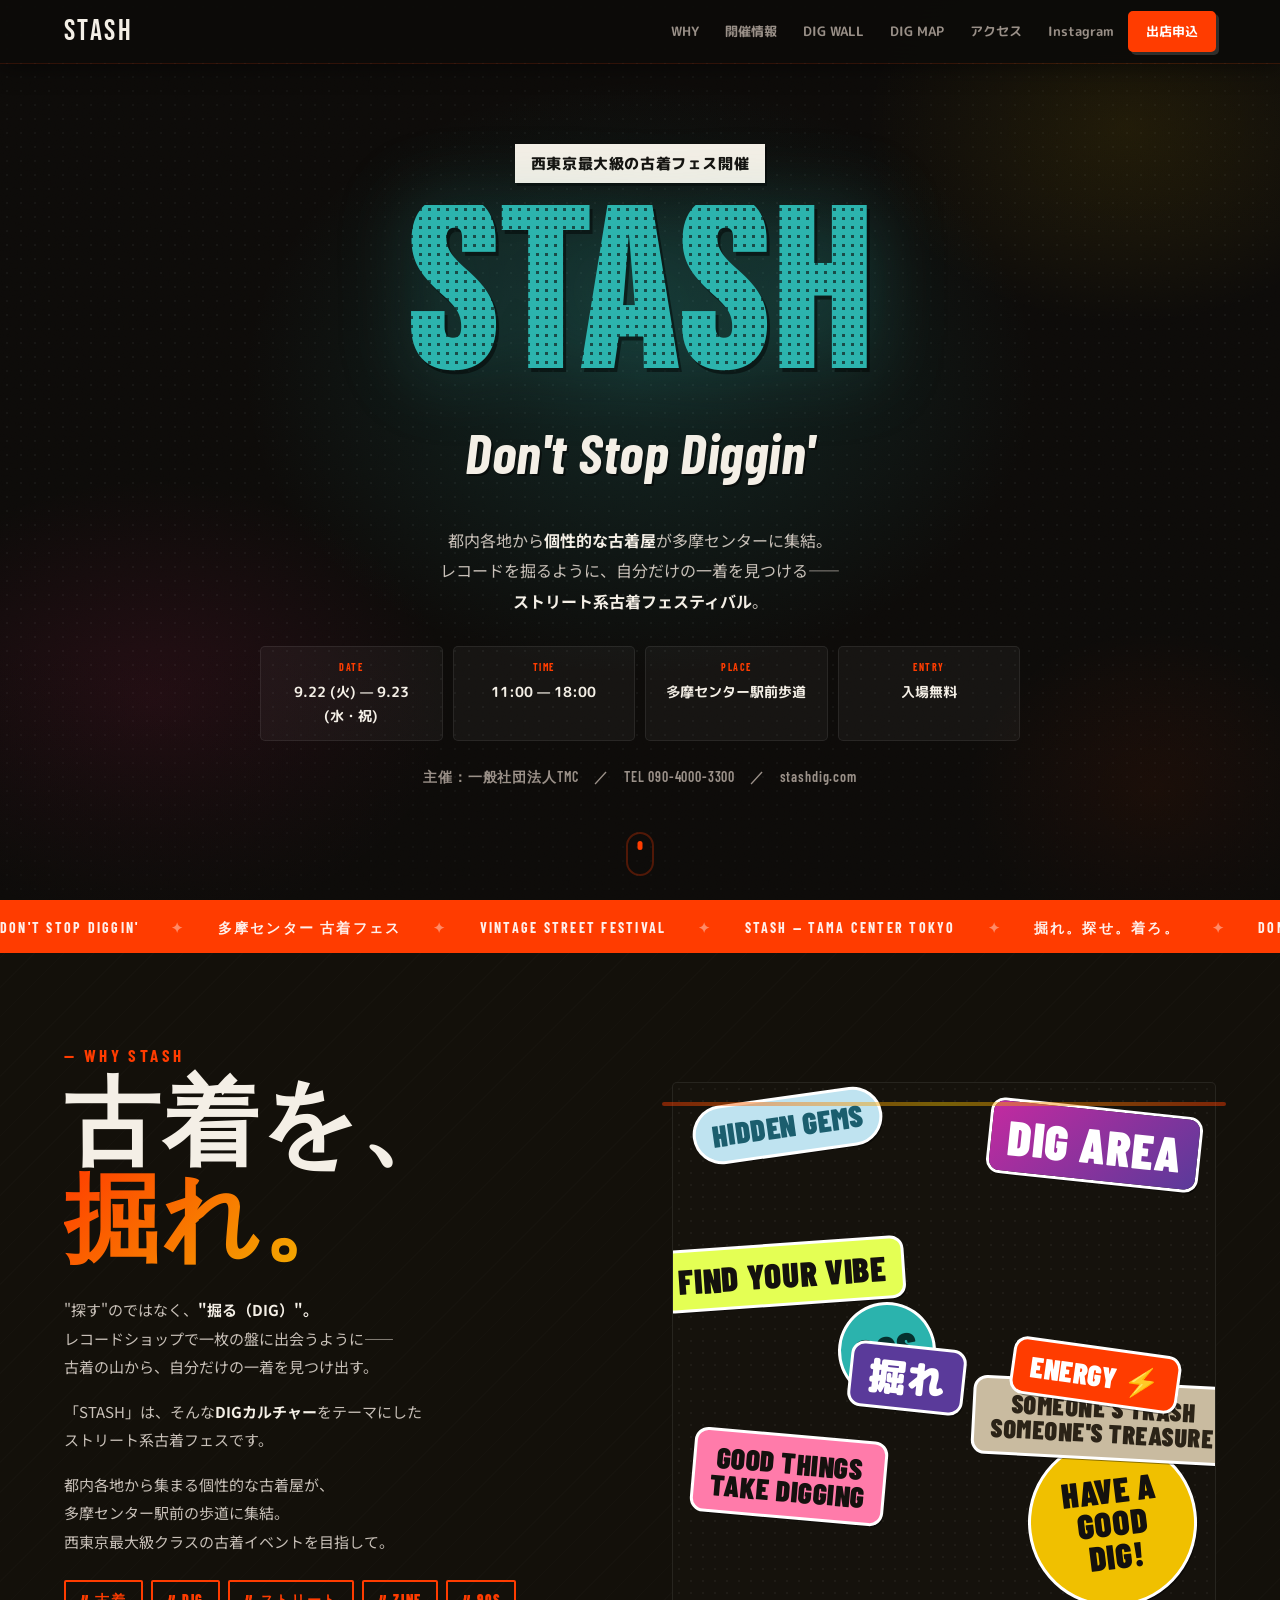
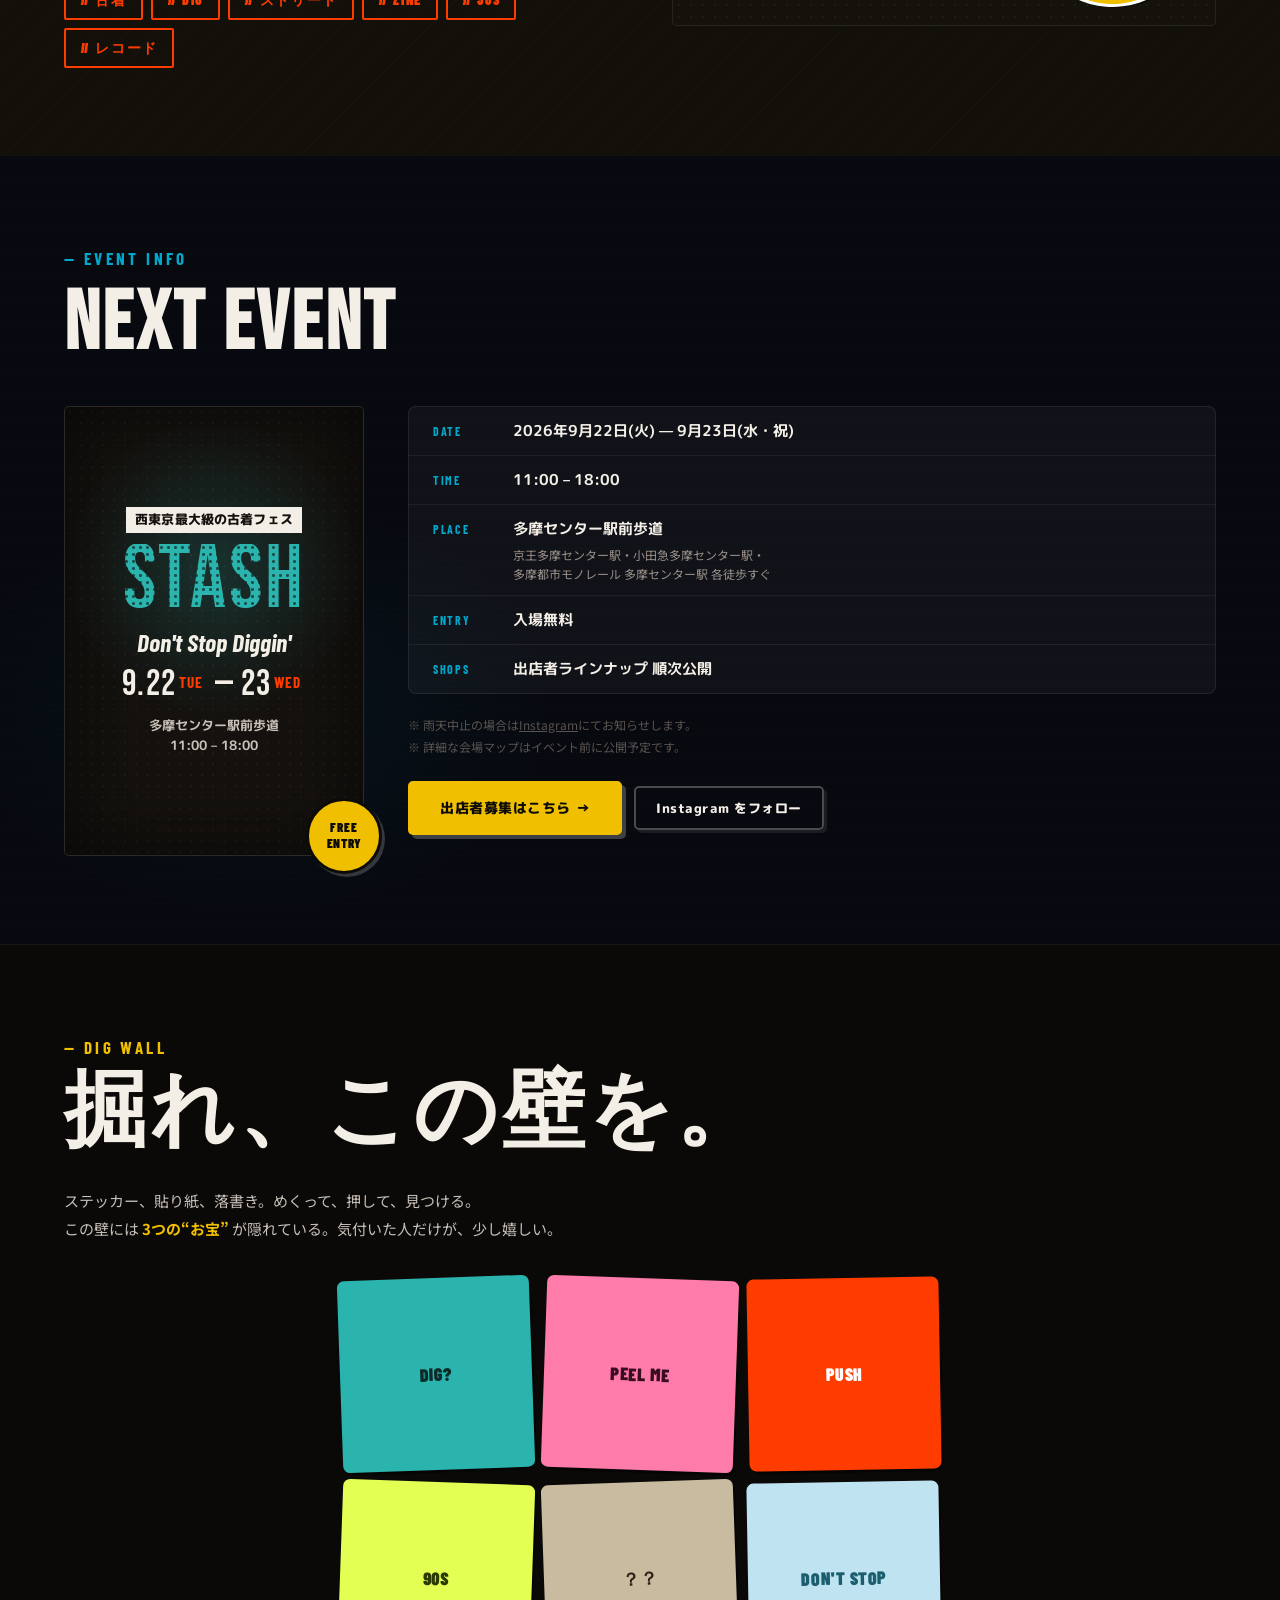
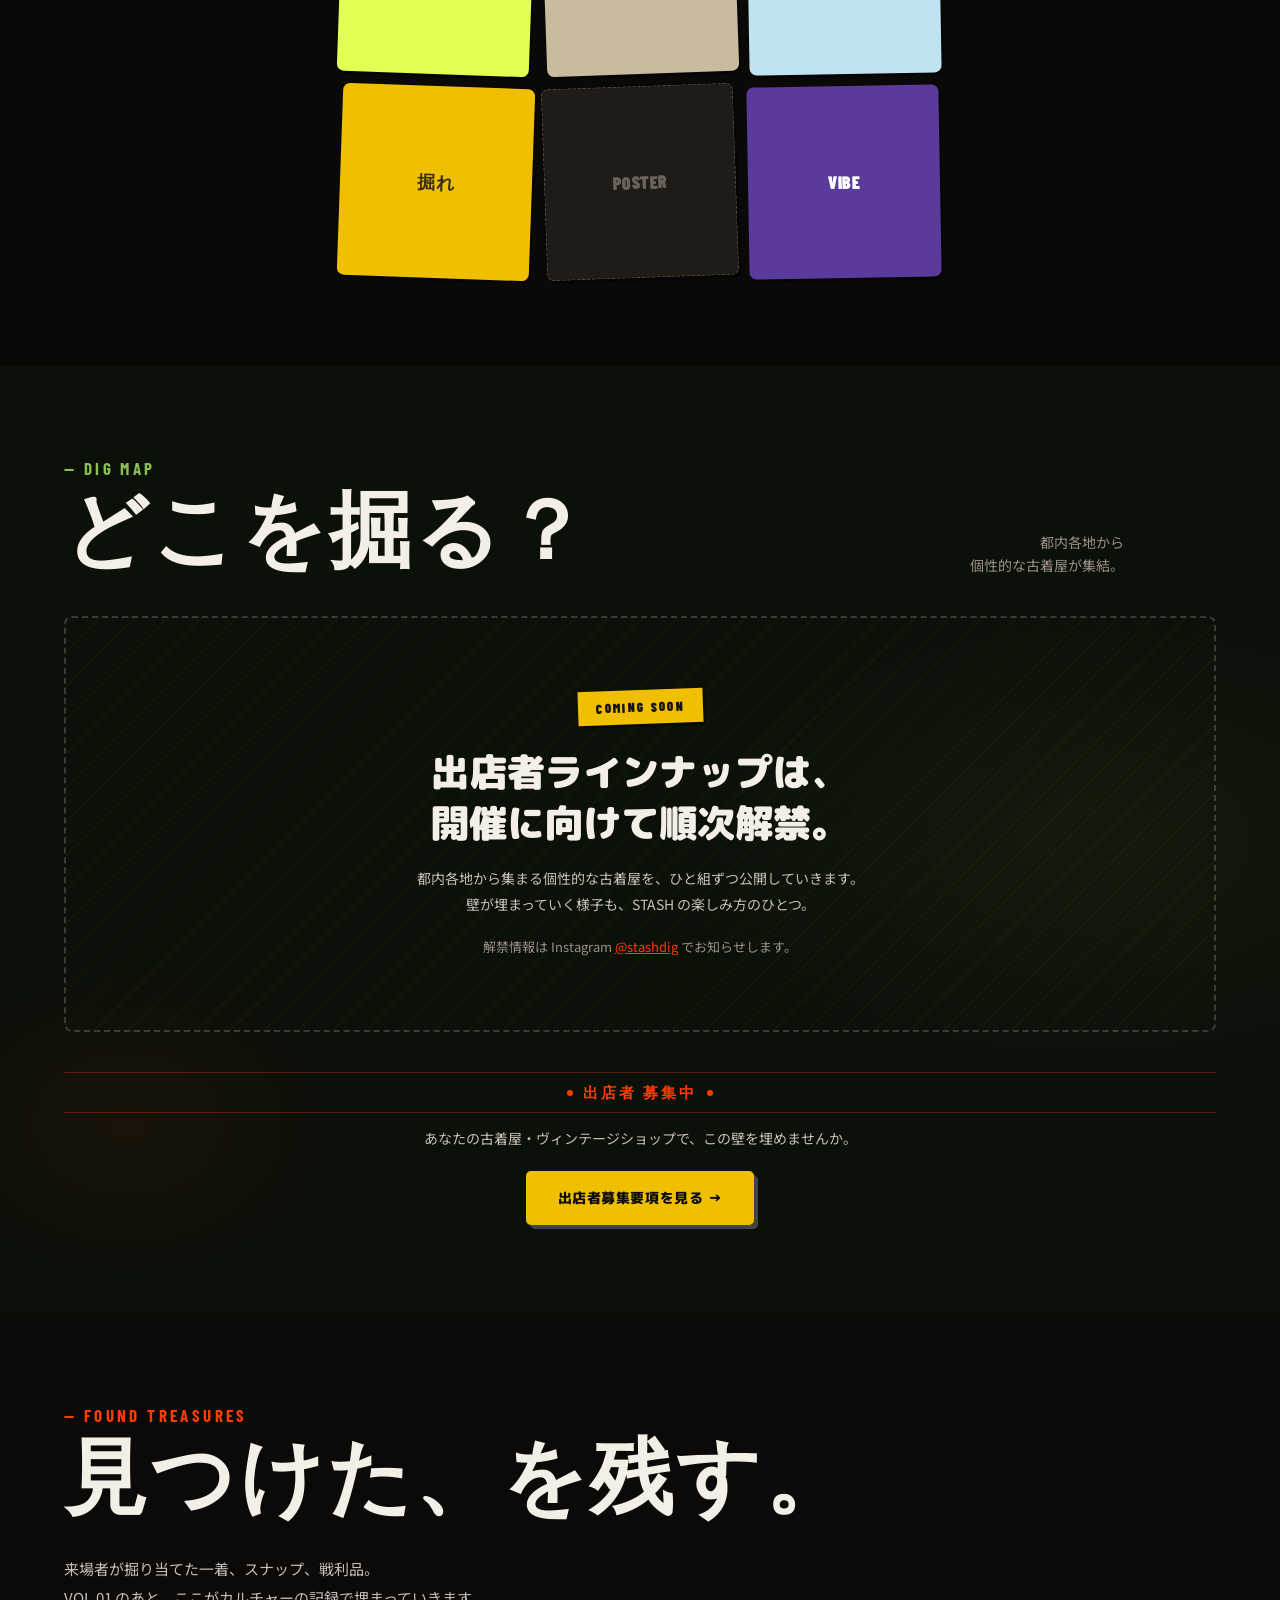
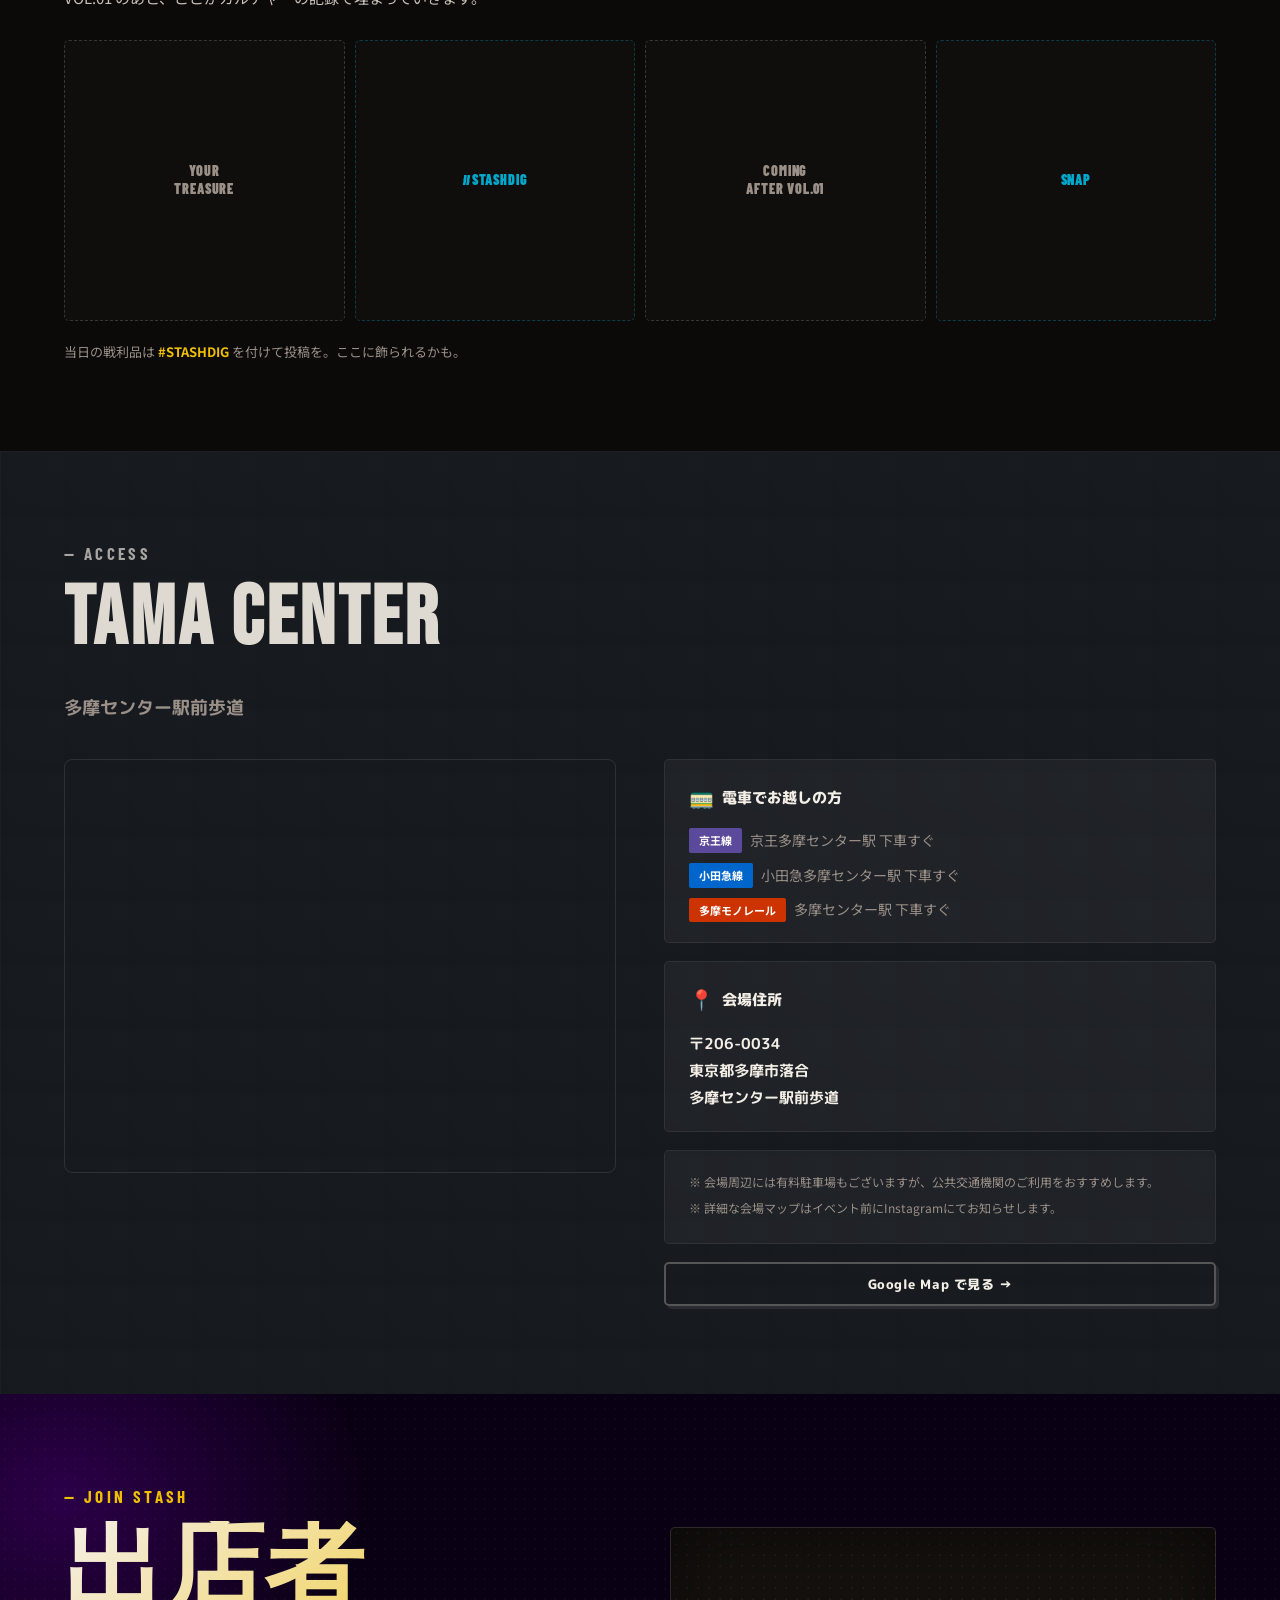
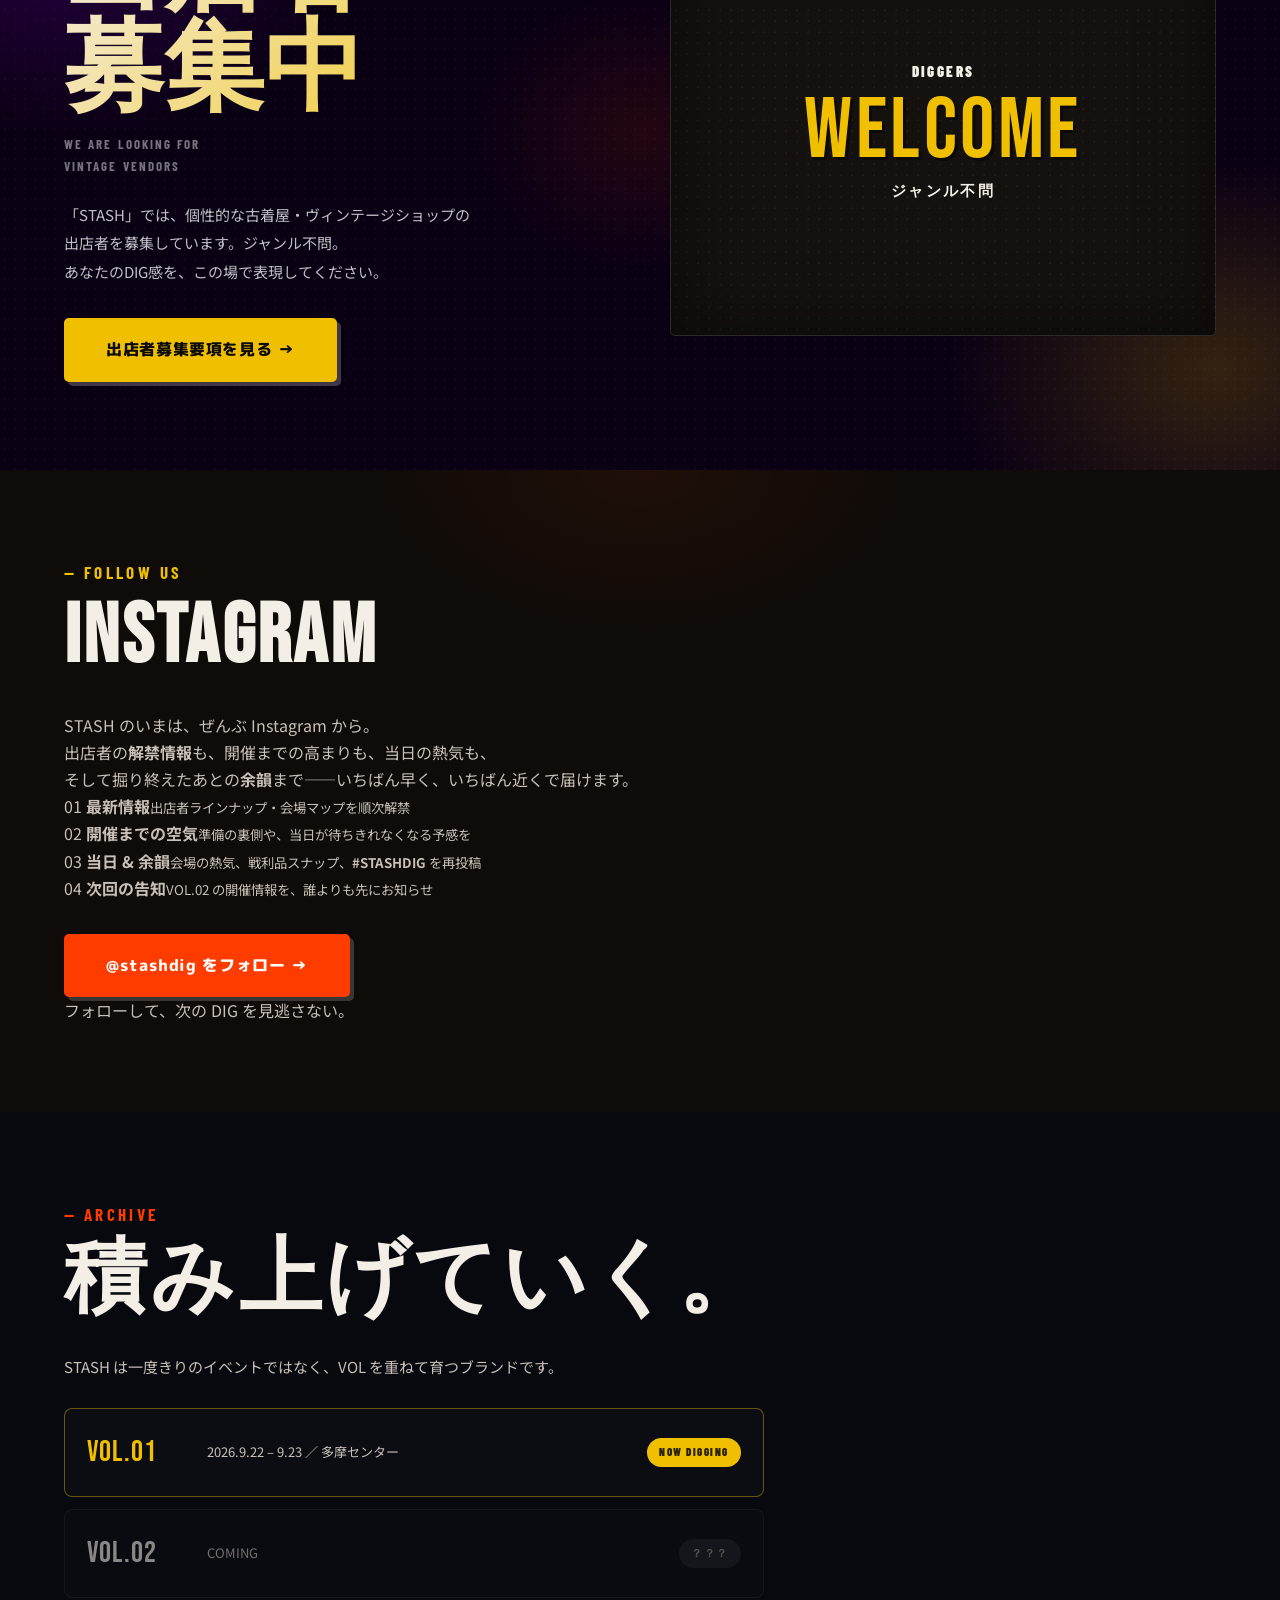
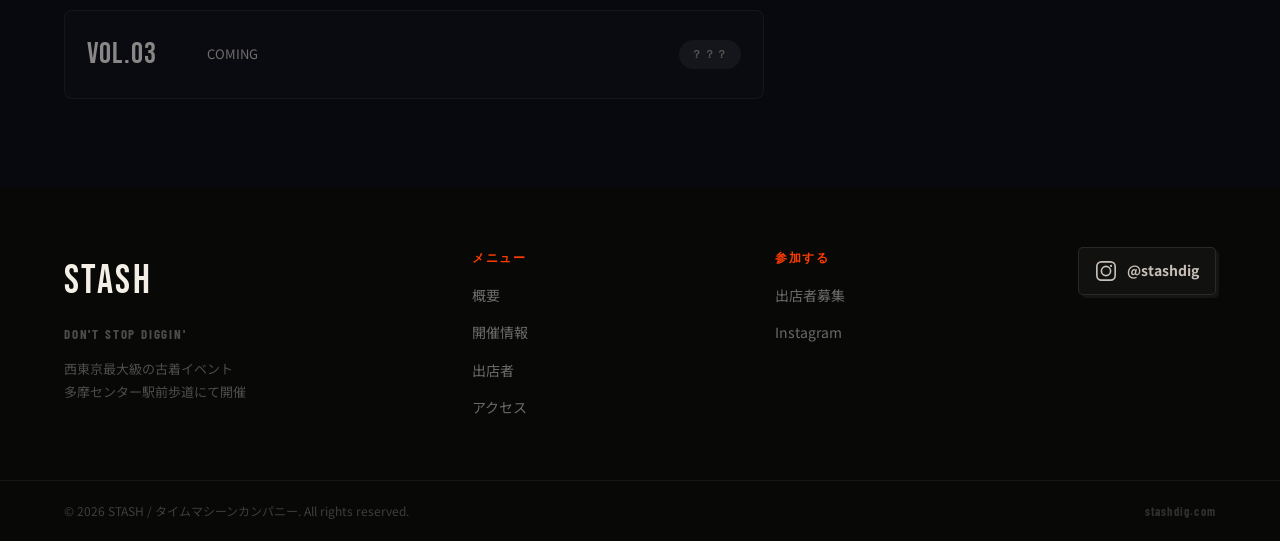
==== commit cac5bf4c: "Hero stickers: edges + appear/disappear cycle; sticker-bomb on WHY STASH - Hero taglines no longer o" ====
--- a/index.html
+++ b/index.html
@@ -179,13 +179,15 @@
         <!-- Visual — sticker collage -->
         <div class="about__visual reveal">
           <div class="about__collage" aria-hidden="true">
-            <span class="acol acol--quote">SOMEONE'S TRASH,<br>SOMEONE'S TREASURE.</span>
-            <span class="acol acol--1">DIG</span>
-            <span class="acol acol--2">90s</span>
-            <span class="acol acol--3">VINTAGE</span>
-            <span class="acol acol--4">STREET</span>
-            <span class="acol acol--5">掘れ</span>
-            <span class="acol acol--6">RECORD SHOP MOOD</span>
+            <span class="sbomb sb-diga">DIG AREA</span>
+            <span class="sbomb sb-gems">HIDDEN GEMS</span>
+            <span class="sbomb sb-vibe">FIND YOUR VIBE</span>
+            <span class="sbomb sb-good">GOOD THINGS<br>TAKE DIGGING</span>
+            <span class="sbomb sb-dig">HAVE A<br>GOOD DIG!</span>
+            <span class="sbomb sb-trash">SOMEONE'S TRASH<br>SOMEONE'S TREASURE</span>
+            <span class="sbomb sb-energy">ENERGY ⚡</span>
+            <span class="sbomb sb-90s">90s</span>
+            <span class="sbomb sb-hore">掘れ</span>
           </div>
           <div class="tape-stripe"></div>
         </div>
@@ -500,10 +502,36 @@
         </div>
       </div>
 
-      <div style="margin-top:24px;" class="reveal">
+      <p class="insta__lead reveal">
+        STASH のいまは、ぜんぶ Instagram から。<br>
+        出店者の<strong>解禁情報</strong>も、開催までの高まりも、当日の熱気も、<br>
+        そして掘り終えたあとの<strong>余韻</strong>まで——<wbr>いちばん早く、いちばん近くで届けます。
+      </p>
+
+      <ul class="insta__points reveal">
+        <li class="insta__point">
+          <span class="insta__point-no">01</span>
+          <span class="insta__point-txt"><strong>最新情報</strong><small>出店者ラインナップ・会場マップを順次解禁</small></span>
+        </li>
+        <li class="insta__point">
+          <span class="insta__point-no">02</span>
+          <span class="insta__point-txt"><strong>開催までの空気</strong><small>準備の裏側や、当日が待ちきれなくなる予感を</small></span>
+        </li>
+        <li class="insta__point">
+          <span class="insta__point-no">03</span>
+          <span class="insta__point-txt"><strong>当日 &amp; 余韻</strong><small>会場の熱気、戦利品スナップ、<strong>#STASHDIG</strong> を再投稿</small></span>
+        </li>
+        <li class="insta__point">
+          <span class="insta__point-no">04</span>
+          <span class="insta__point-txt"><strong>次回の告知</strong><small>VOL.02 の開催情報を、誰よりも先にお知らせ</small></span>
+        </li>
+      </ul>
+
+      <div style="margin-top:32px;" class="reveal">
         <a href="https://instagram.com/stashdig" class="btn btn--orange btn--lg" target="_blank" rel="noopener">
           @stashdig をフォロー →
         </a>
+        <p class="insta__note">フォローして、次の DIG を見逃さない。</p>
       </div>
     </div>
   </section>
--- a/style.css
+++ b/style.css
@@ -326,18 +326,35 @@
   padding: 9px 14px; border-radius: 6px;
   color: #14110E;
   box-shadow: 2px 3px 0 rgba(0,0,0,.45);
-  animation: sticker-pulse 5s ease-in-out infinite;
+  opacity: 0;
+  animation: hsticker-cycle 16s ease-in-out infinite;
+  will-change: opacity;
+}
+/* "出てきたり、消えたり" — discovered, then gone */
+@keyframes hsticker-cycle {
+  0%, 6%    { opacity: 0; }
+  14%, 80%  { opacity: .96; }
+  90%, 100% { opacity: 0; }
 }
 @keyframes sticker-pulse { 0%, 100% { opacity: .92; } 50% { opacity: 1; } }
-.hsticker--a { top: 11%; right: 7%;  font-size: clamp(16px,2.4vw,30px); background: #2BB3AD; transform: rotate(-6deg); }
-.hsticker--b { top: 6%;  left: 6%;   font-size: clamp(13px,1.6vw,19px); background: #BFE3F0; color:#1B5E6E; transform: rotate(5deg); border-radius: 50px; }
-.hsticker--c { top: 30%; left: 3%;   font-size: clamp(12px,1.5vw,17px); background: #E4FF54; transform: rotate(-4deg); }
-.hsticker--d { bottom: 20%; left: 5%; font-size: clamp(12px,1.4vw,16px); background: #FF7BAA; transform: rotate(4deg); }
-.hsticker--e { bottom: 9%; right: 8%; font-size: clamp(14px,1.8vw,22px); background: #F0C000; transform: rotate(-5deg); border-radius: 50%; width: clamp(86px,11vw,128px); height: clamp(86px,11vw,128px); display:flex; align-items:center; justify-content:center; }
-.hsticker--f { bottom: 26%; right: 5%; font-size: clamp(11px,1.3vw,15px); background: #C9BBA0; color:#2B2317; transform: rotate(3deg); }
-.hsticker--g { top: 48%; right: 3%;   font-size: clamp(12px,1.5vw,17px); background: #FF3C00; color:#fff; transform: rotate(6deg); }
+/* Edges only — keep the centered headline clear */
+.hsticker--a { top: 10%;   right: 5%; font-size: clamp(16px,2.4vw,30px); background: #2BB3AD; transform: rotate(-6deg); animation-delay: -1s; }
+.hsticker--b { top: 7%;    left: 5%;  font-size: clamp(13px,1.6vw,19px); background: #BFE3F0; color:#1B5E6E; transform: rotate(5deg); border-radius: 50px; animation-delay: -4s; }
+.hsticker--c { top: 33%;   left: 2%;  font-size: clamp(12px,1.5vw,17px); background: #E4FF54; transform: rotate(-4deg); animation-delay: -9s; }
+.hsticker--d { bottom: 17%; left: 4%; font-size: clamp(12px,1.4vw,16px); background: #FF7BAA; transform: rotate(4deg); animation-delay: -6.5s; }
+.hsticker--e { bottom: 8%; right: 6%; font-size: clamp(14px,1.8vw,22px); background: #F0C000; transform: rotate(-5deg); border-radius: 50%; width: clamp(86px,11vw,128px); height: clamp(86px,11vw,128px); display:flex; align-items:center; justify-content:center; animation-delay: -12s; }
+.hsticker--f { bottom: 30%; right: 3%; font-size: clamp(11px,1.3vw,15px); background: #C9BBA0; color:#2B2317; transform: rotate(3deg); animation-delay: -14s; }
+.hsticker--g { top: 45%;  right: 3%;  font-size: clamp(12px,1.5vw,17px); background: #FF3C00; color:#fff; transform: rotate(6deg); animation-delay: -3s; }
+/* SP — only corner stickers, pushed to bleed off the edges so text stays clear */
 @media (max-width: 640px) {
   .hsticker--c, .hsticker--f, .hsticker--g { display: none; }
+  .hsticker--a { top: 4%;   right: -3%; font-size: 17px; }
+  .hsticker--b { top: 4%;   left: -3%;  font-size: 13px; }
+  .hsticker--d { bottom: 11%; left: -3%; font-size: 12px; }
+  .hsticker--e { bottom: 5%; right: -4%; width: 80px; height: 80px; font-size: 12px; }
+}
+@media (prefers-reduced-motion: reduce) {
+  .hsticker { animation: none; opacity: .95; }
 }
 
 /* Content — left-anchored */
@@ -534,8 +551,8 @@
 .event-info.section .info-key  { color: var(--cyan); }
 .event-info.section .info-note a { color: var(--cyan); }
 .event-info__grid {
-  display: grid; grid-template-columns: 240px 1fr;
-  gap: 48px; align-items: start; margin-top: 40px;
+  display: grid; grid-template-columns: 300px 1fr;
+  gap: 44px; align-items: start; margin-top: 40px;
 }
 .event-flyer-wrap { position: relative; container-type: inline-size; }
 .event-flyer { aspect-ratio: 2/3; border-radius: var(--radius); }
@@ -554,7 +571,7 @@
   border-radius: var(--radius-lg); overflow: hidden; margin-bottom: 20px;
 }
 .info-row {
-  display: flex; gap: 20px; padding: 16px 24px;
+  display: flex; gap: 20px; padding: 12px 24px;
   border-bottom: 1px solid rgba(255,255,255,.06); align-items: flex-start;
 }
 .info-row:last-child { border-bottom: none; }
@@ -1028,27 +1045,28 @@
 /* ABOUT — sticker collage (no-photo) */
 .about__collage {
   position: relative; aspect-ratio: 1/1; border-radius: var(--radius); overflow: hidden;
+  container-type: inline-size;
   background: #15120C;
   background-image: radial-gradient(circle, rgba(255,255,255,.045) 1px, transparent 1px);
   background-size: 12px 12px;
   border: 1px solid rgba(255,255,255,.08);
 }
-.acol {
+/* Sticker bomb — die-cut flyer stickers, layered */
+.sbomb {
   position: absolute; font-family: var(--ff-sub); font-weight: 900; text-transform: uppercase;
-  letter-spacing: .04em; line-height: 1; padding: 8px 12px; border-radius: 5px; color: #14110E;
-  box-shadow: 2px 3px 0 rgba(0,0,0,.4);
-}
-.acol--quote {
-  top: 7%; left: 6%; right: 6%; background: transparent; box-shadow: none; padding: 0;
-  color: var(--white); font-style: italic; font-weight: 700; font-size: clamp(15px, 2.5vw, 24px);
-  text-shadow: 2px 2px 0 rgba(0,0,0,.55);
-}
-.acol--1 { top: 40%; left: 7%; font-size: clamp(30px, 6vw, 54px); background: var(--orange); color: #fff; transform: rotate(-6deg); }
-.acol--2 { top: 37%; right: 9%; font-size: clamp(20px, 4vw, 32px); background: #E4FF54; transform: rotate(5deg); border-radius: 50px; }
-.acol--3 { bottom: 24%; left: 6%; font-size: clamp(13px, 1.9vw, 17px); background: #2BB3AD; transform: rotate(3deg); }
-.acol--4 { bottom: 11%; right: 8%; font-size: clamp(13px, 1.9vw, 17px); background: #FF7BAA; transform: rotate(-4deg); }
-.acol--5 { bottom: 9%; left: 9%; font-size: clamp(20px, 3.4vw, 30px); background: var(--yellow); transform: rotate(6deg); font-family: var(--ff-round); }
-.acol--6 { top: 61%; right: 6%; font-size: clamp(11px, 1.6vw, 14px); background: #BFE3F0; color: #1B5E6E; transform: rotate(2deg); border-radius: 50px; }
+  letter-spacing: .02em; line-height: .95; text-align: center; color: #14110E;
+  padding: 2.2cqw 3cqw; border-radius: 2cqw;
+  box-shadow: 0 0 0 3px #fff, 3px 4px 0 rgba(0,0,0,.42);
+}
+.sb-diga   { top: 5cqw;  right: 3cqw;  font-size: 9cqw;  background: linear-gradient(135deg,#C32AA0,#5A3A9A); color:#fff; transform: rotate(6deg); }
+.sb-gems   { top: 3cqw;  left: 4cqw;   font-size: 5.6cqw; background: #BFE3F0; color:#1B5E6E; border-radius: 50px; transform: rotate(-8deg); }
+.sb-vibe   { top: 30cqw; left: -2cqw;  font-size: 6.4cqw; background: #E4FF54; transform: rotate(-4deg); }
+.sb-good   { bottom: 20cqw; left: 4cqw; font-size: 5.4cqw; background: #FF7BAA; transform: rotate(5deg); }
+.sb-dig    { bottom: 4cqw; right: 4cqw; font-size: 6.4cqw; background: #F0C000; border-radius: 50%; width: 30cqw; height: 30cqw; display:flex; align-items:center; justify-content:center; transform: rotate(-7deg); }
+.sb-trash  { bottom: 31cqw; right: -3cqw; font-size: 4.8cqw; background: #C9BBA0; color:#2b2317; transform: rotate(3deg); }
+.sb-energy { top: 49cqw; right: 7cqw;  font-size: 5.4cqw; background: #FF3C00; color:#fff; transform: rotate(8deg); }
+.sb-90s    { top: 41cqw; left: 31cqw;  font-size: 8cqw;  background: #2BB3AD; color:#06302d; border-radius: 50%; width: 17cqw; height: 17cqw; display:flex; align-items:center; justify-content:center; transform: rotate(-10deg); }
+.sb-hore   { bottom: 40cqw; left: 33cqw; font-size: 7cqw; background: #5A3A9A; color:#fff; font-family: var(--ff-round); transform: rotate(6deg); }
 
 /* VENDORS — lineup coming (taped-off, intentional) */
 .lineup-coming {
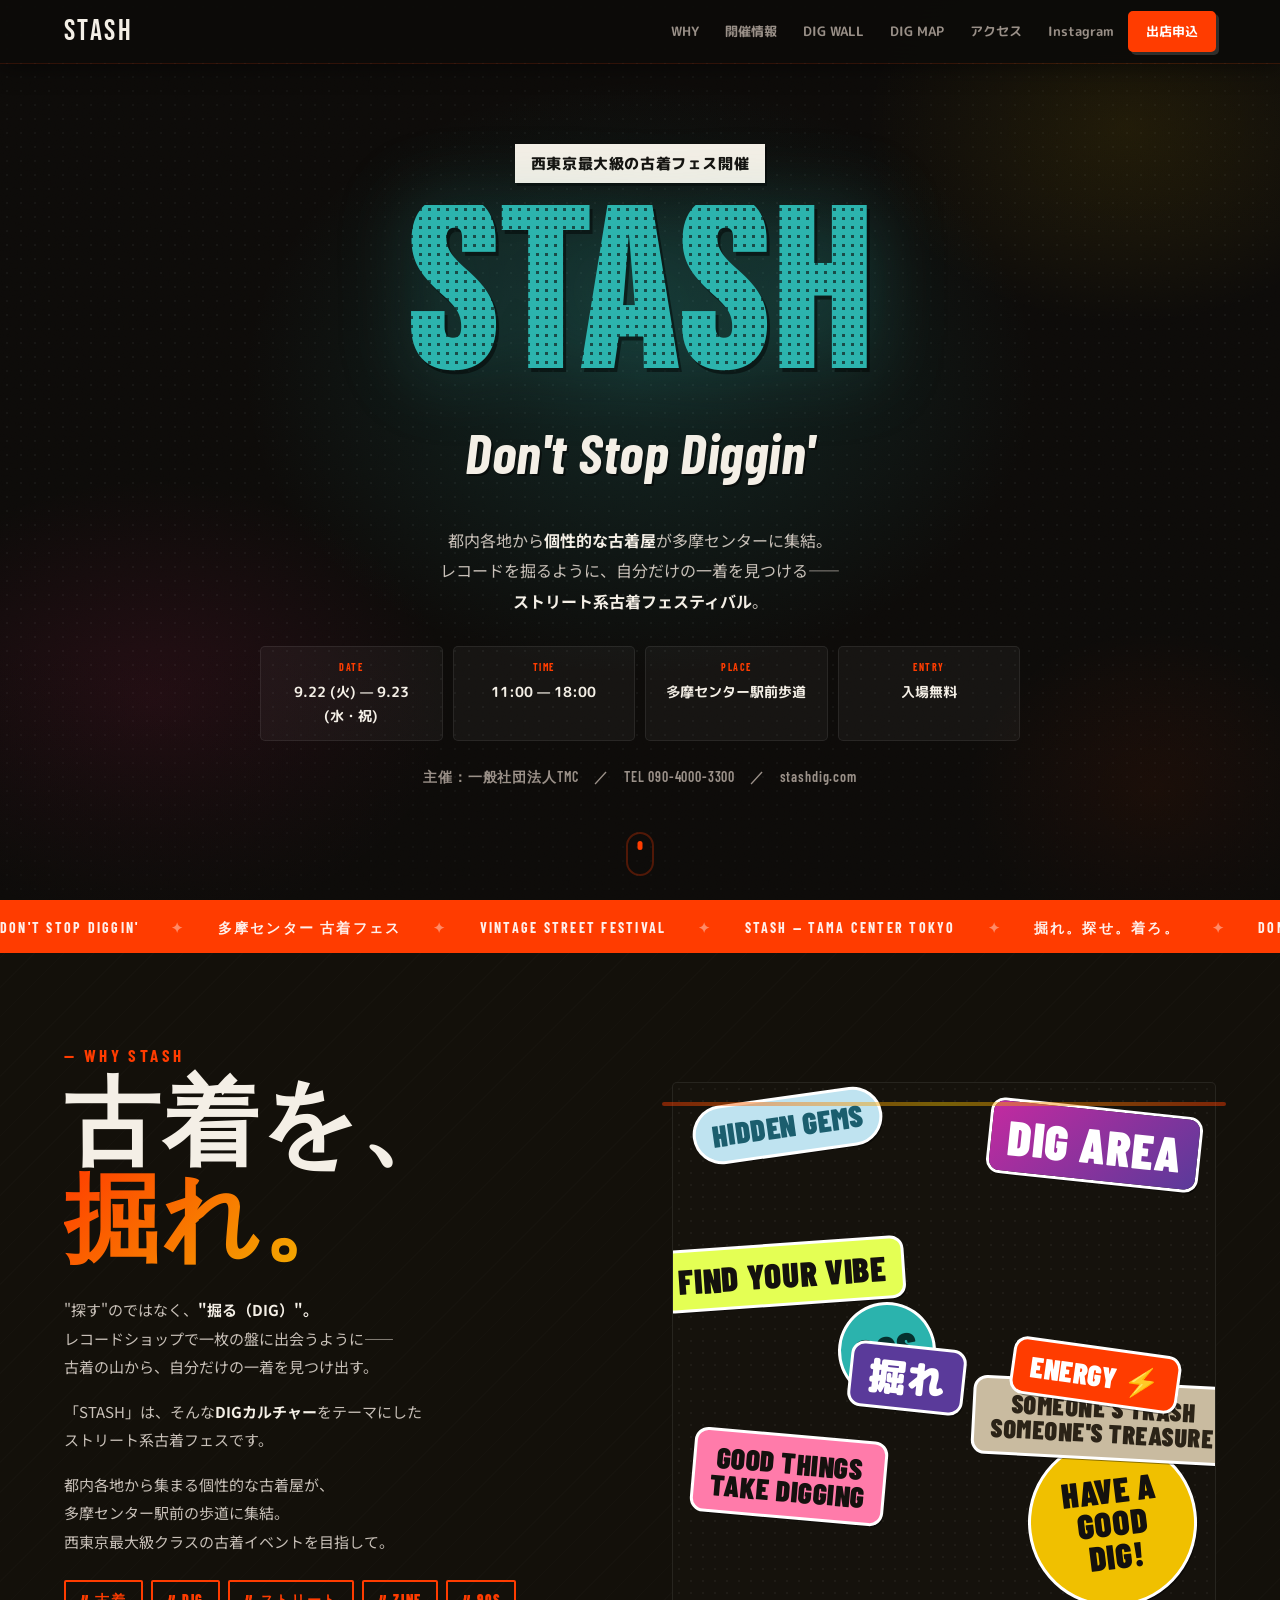
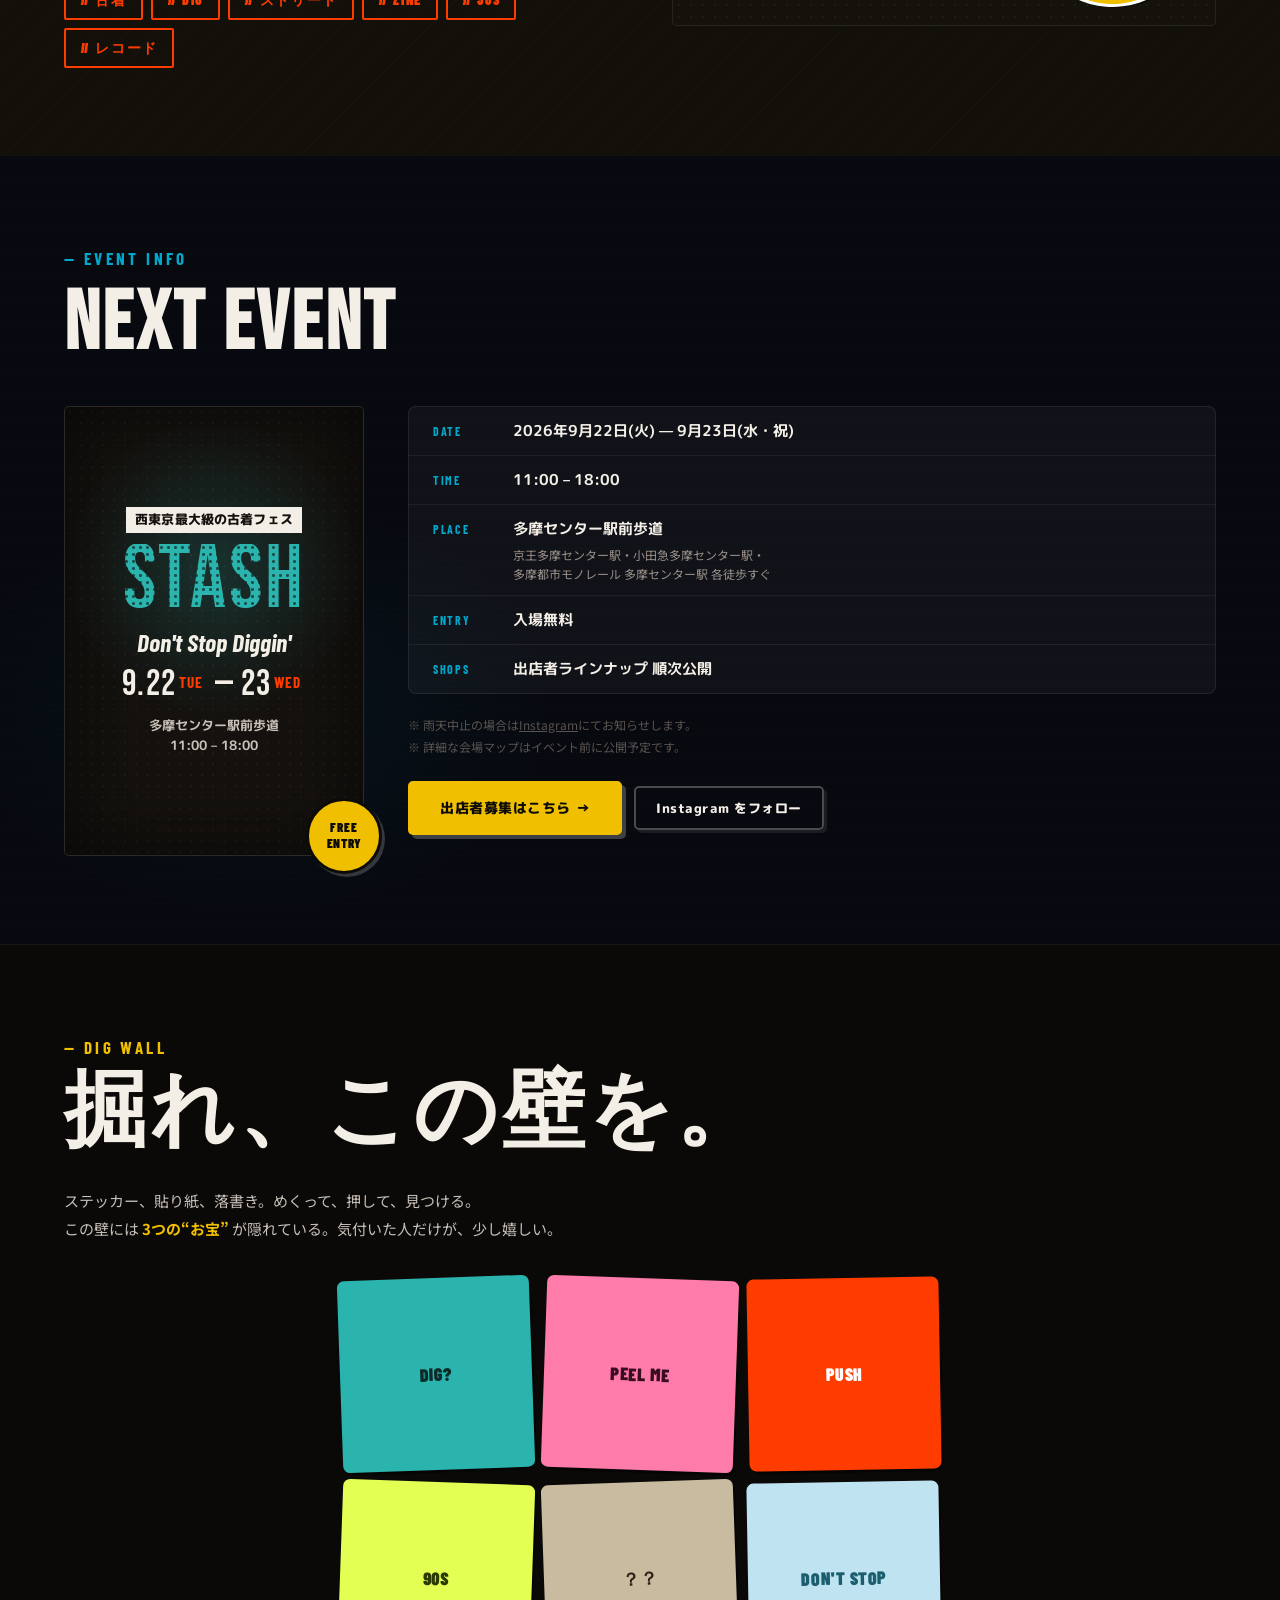
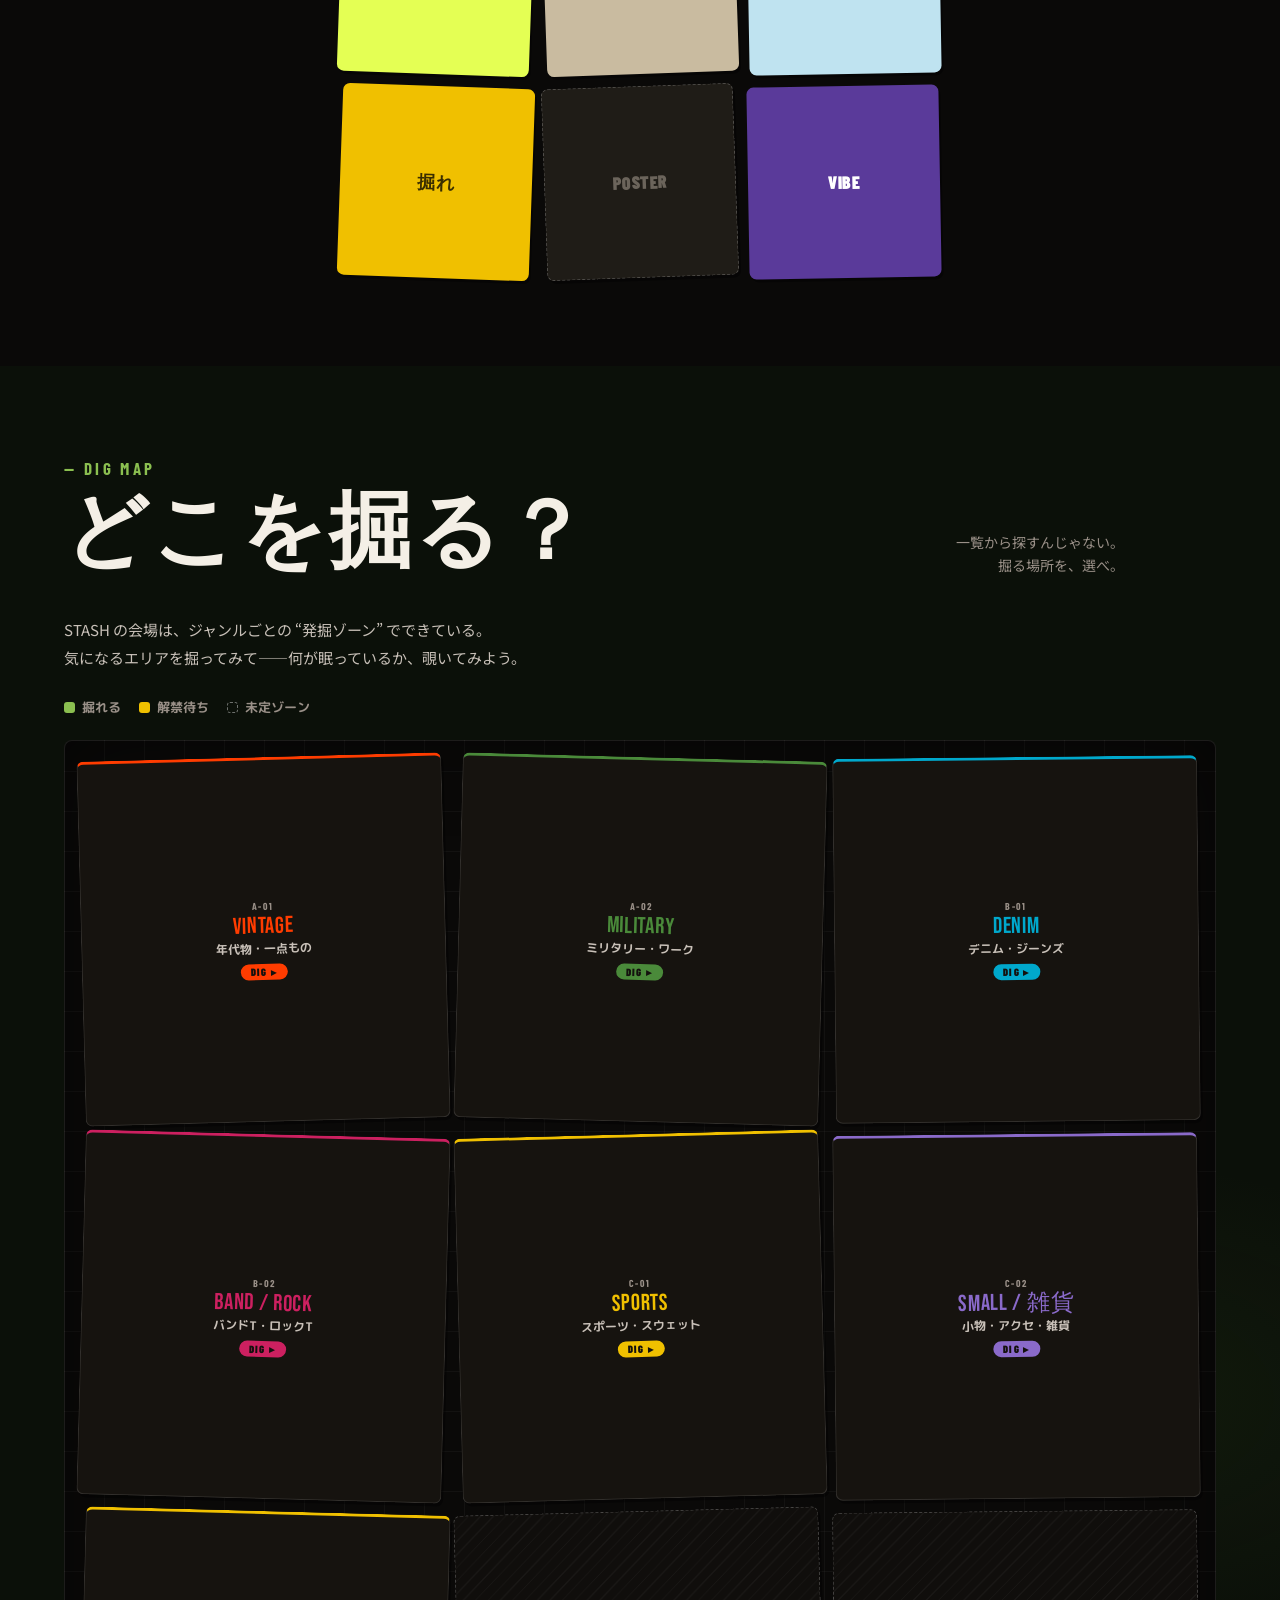
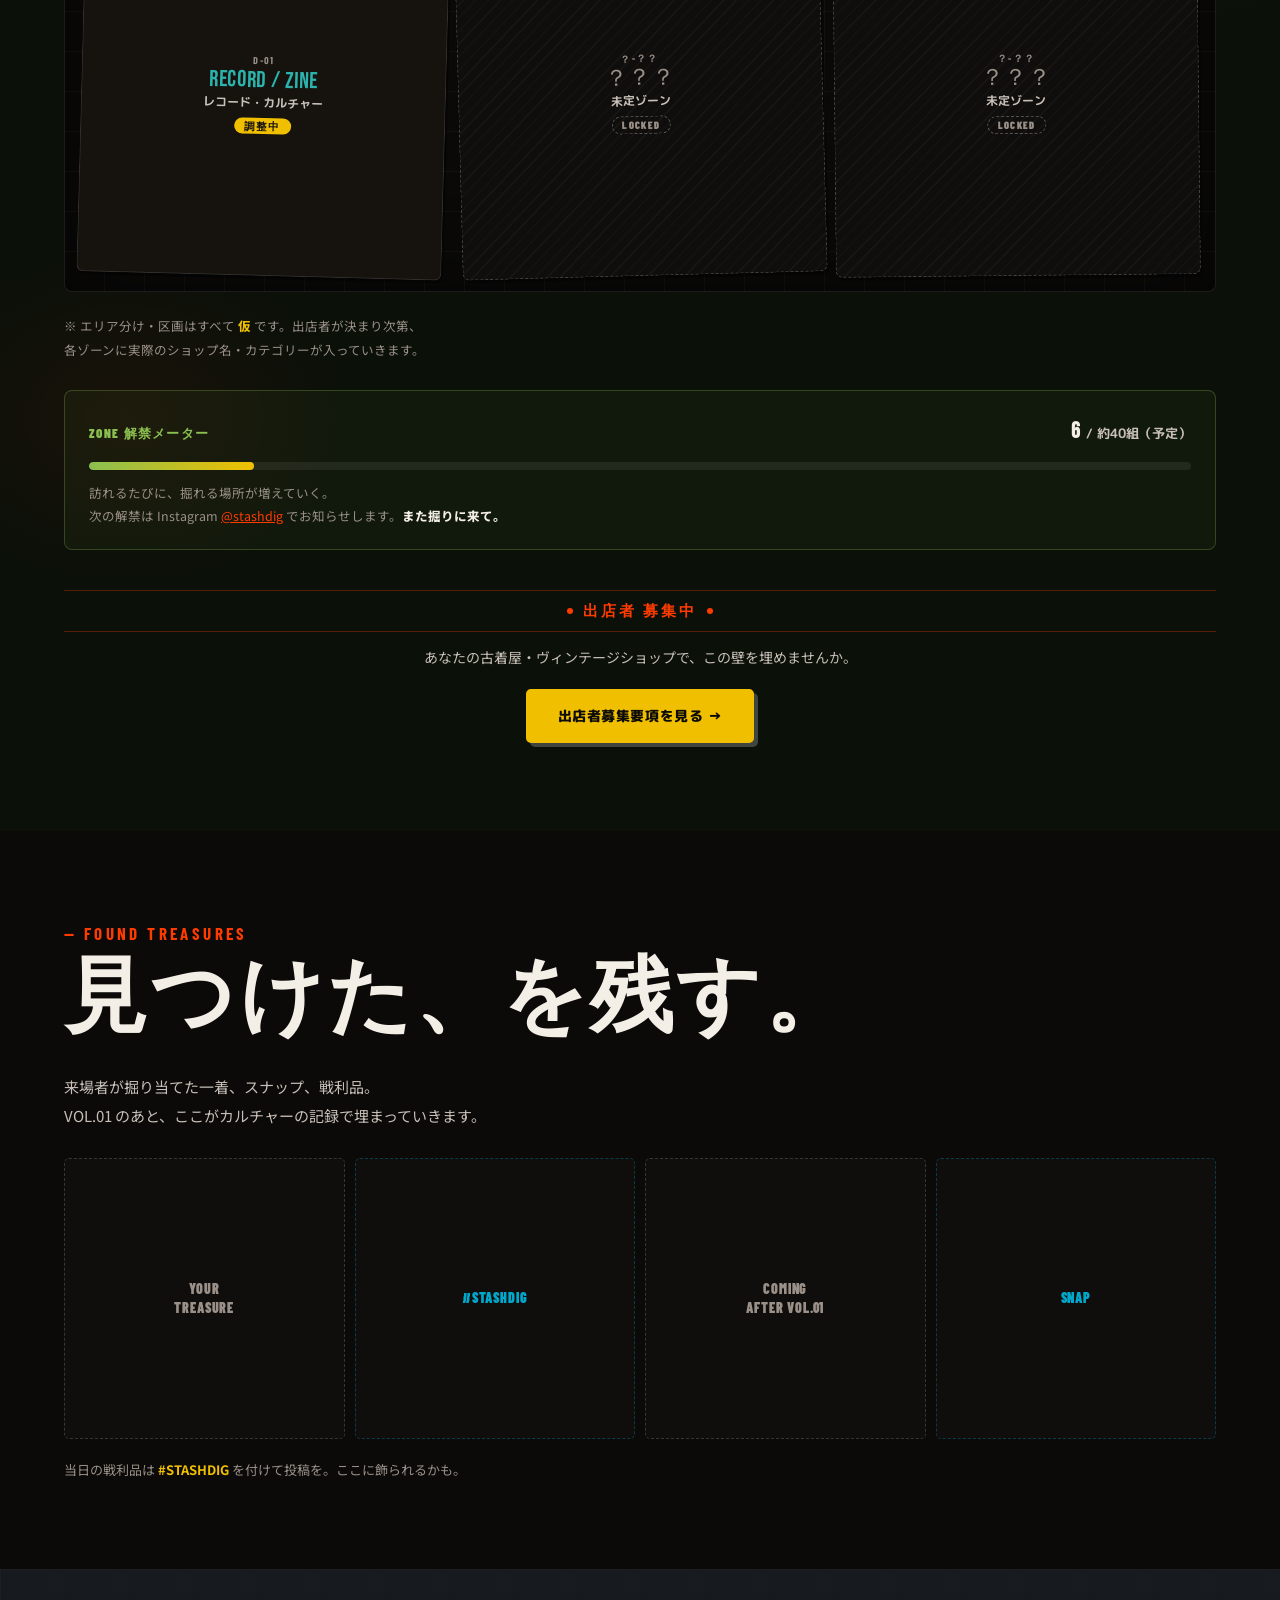
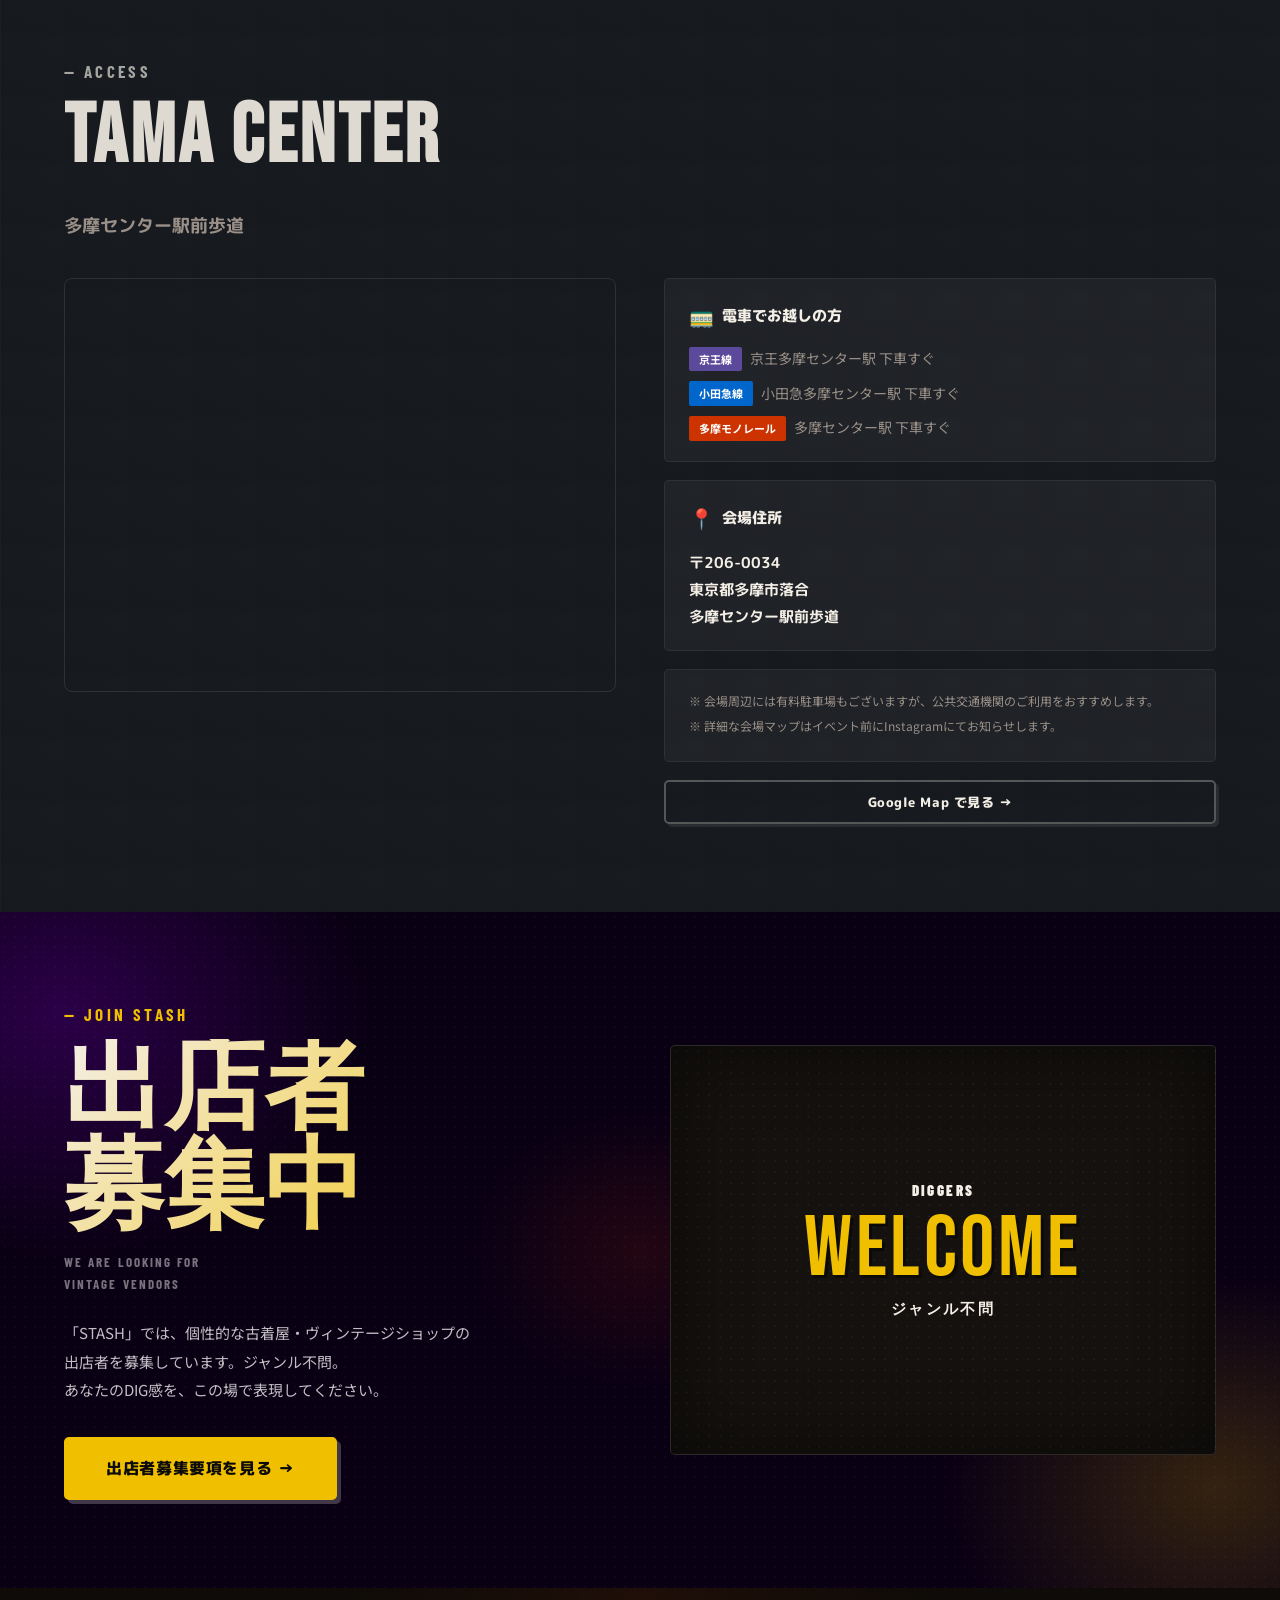
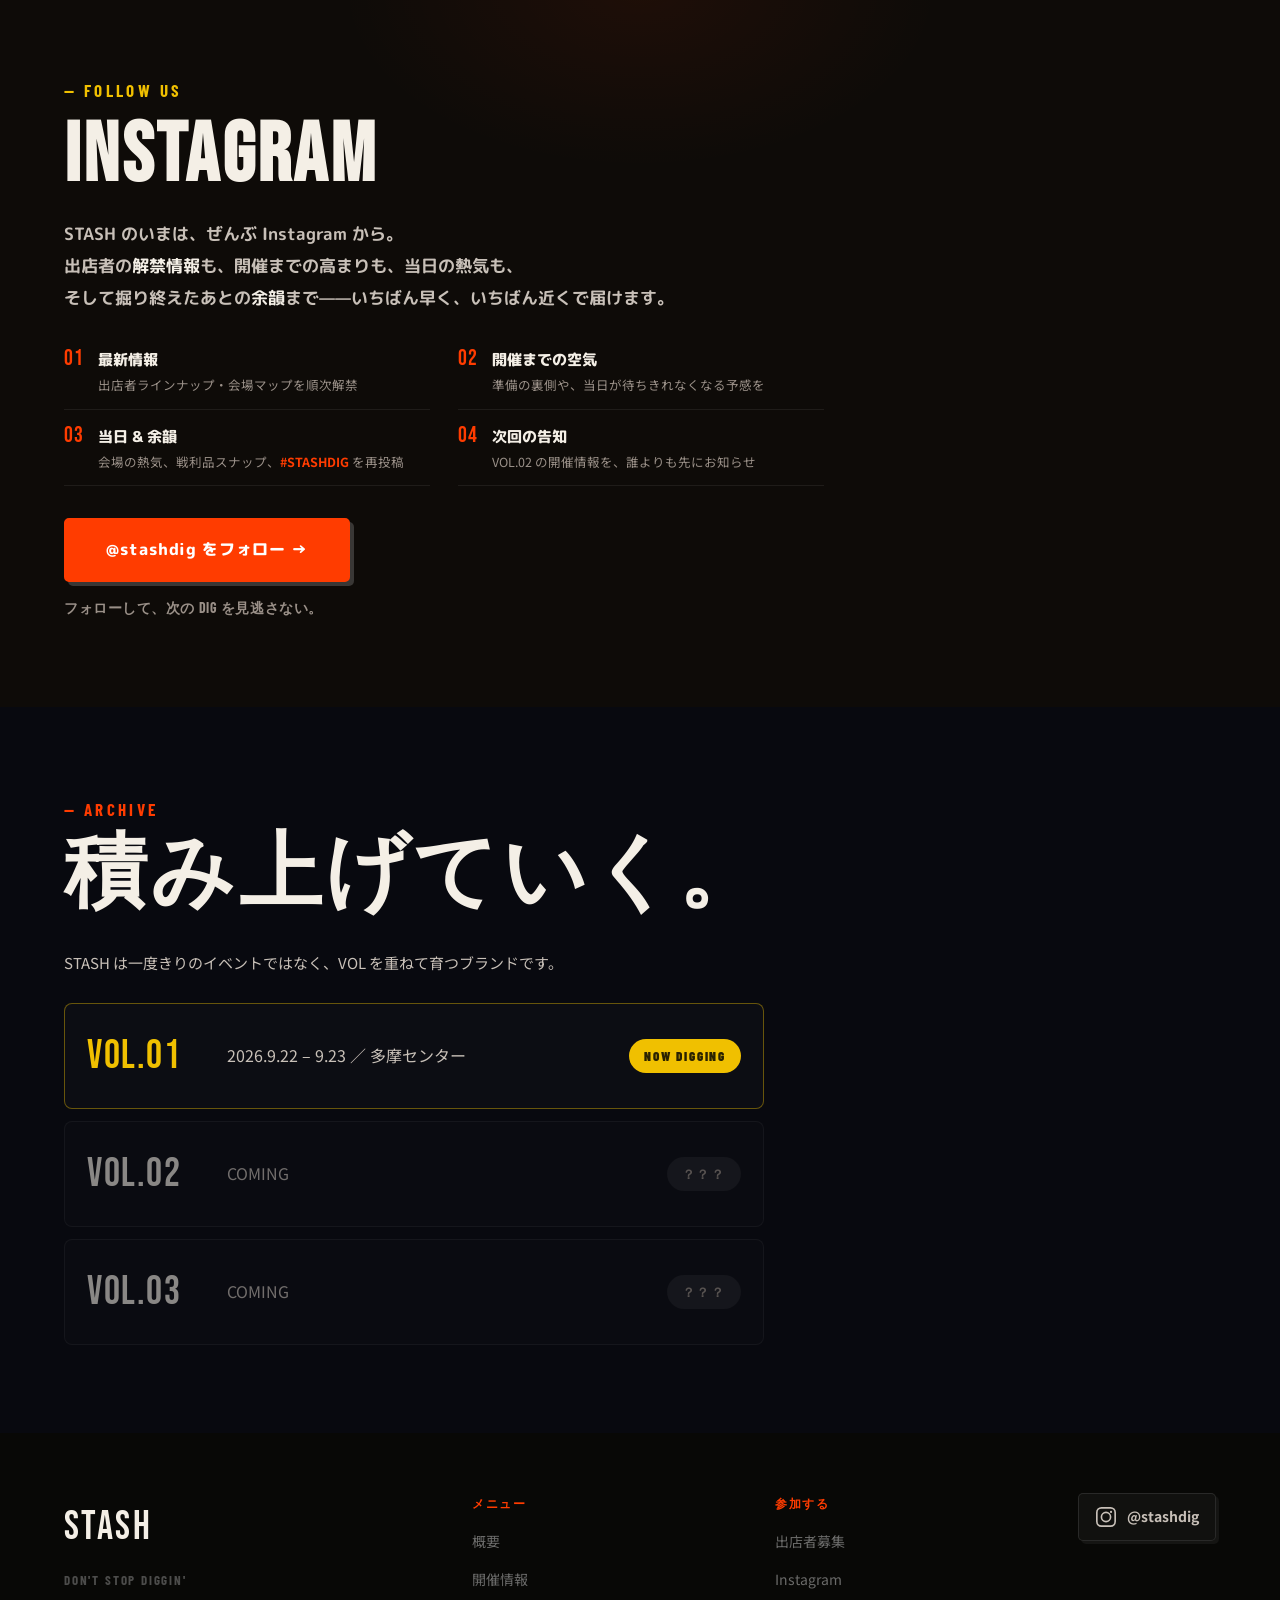
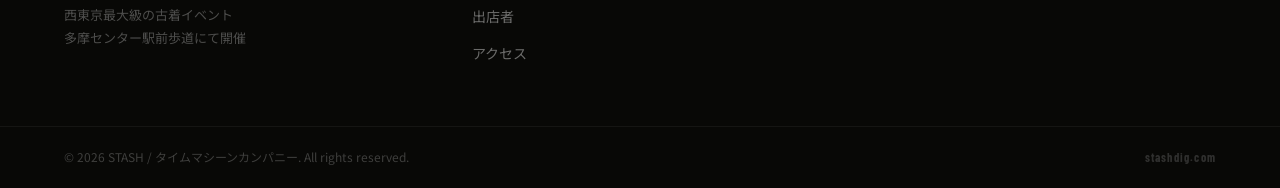
==== commit 6a7a9d12: "DIG MAP: rebuild vendor/category intro as a choose-where-to-dig zone map Replace the COMING SOON pla" ====
--- a/index.html
+++ b/index.html
@@ -320,27 +320,176 @@
   <!-- =====================================================
        DIG MAP (DD) — どこを掘るか
   ===================================================== -->
-  <section class="section" id="vendors" aria-label="出店者">
+  <section class="section dig-map" id="vendors" aria-label="DIG MAP — どこを掘る">
     <div class="wrap">
       <div class="vendors__head">
         <div>
           <p class="sec-label reveal">— DIG MAP</p>
           <h2 class="sec-title reveal" style="margin-bottom:0;">どこを掘る？</h2>
         </div>
-        <p class="vendors__sub reveal">都内各地から<br>個性的な古着屋が集結。</p>
-      </div>
-
-      <div class="lineup-coming reveal">
-        <span class="lineup-coming__tape">COMING SOON</span>
-        <p class="lineup-coming__lead">出店者ラインナップは、<br>開催に向けて順次解禁。</p>
-        <p class="lineup-coming__sub">
-          都内各地から集まる個性的な古着屋を、ひと組ずつ公開していきます。<br>
-          壁が埋まっていく様子も、STASH の楽しみ方のひとつ。
-        </p>
-        <p class="lineup-coming__note">
-          解禁情報は Instagram
+        <p class="vendors__sub reveal">一覧から探すんじゃない。<br>掘る場所を、選べ。</p>
+      </div>
+
+      <p class="dig-map__lead reveal">
+        STASH の会場は、ジャンルごとの “発掘ゾーン” でできている。<br>
+        気になるエリアを掘ってみて——何が眠っているか、覗いてみよう。
+      </p>
+
+      <!-- legend -->
+      <div class="dig-map__legend reveal">
+        <span class="dmleg"><i class="dmleg__dot dmleg__dot--open"></i>掘れる</span>
+        <span class="dmleg"><i class="dmleg__dot dmleg__dot--soon"></i>解禁待ち</span>
+        <span class="dmleg"><i class="dmleg__dot dmleg__dot--locked"></i>未定ゾーン</span>
+      </div>
+
+      <!-- the map -->
+      <div class="dig-map__grid reveal" id="dig-map" aria-label="発掘ゾーン マップ">
+
+        <button class="dm-plot dm-rot-a" type="button" data-dm="open" style="--dm:#FF3C00;">
+          <span class="dm-plot__face">
+            <span class="dm-plot__no">A-01</span>
+            <span class="dm-plot__cat">VINTAGE</span>
+            <span class="dm-plot__jp">年代物・一点もの</span>
+            <span class="dm-plot__dig">DIG ▸</span>
+          </span>
+          <span class="dm-plot__dug">
+            <span class="dm-plot__zone">VINTAGE ZONE</span>
+            <span class="dm-plot__txt">70s〜90s の一点ものが<br>眠っている予定のエリア。</span>
+            <span class="dm-plot__status">出店者は順次解禁</span>
+          </span>
+        </button>
+
+        <button class="dm-plot dm-rot-b" type="button" data-dm="open" style="--dm:#4A8A3A;">
+          <span class="dm-plot__face">
+            <span class="dm-plot__no">A-02</span>
+            <span class="dm-plot__cat">MILITARY</span>
+            <span class="dm-plot__jp">ミリタリー・ワーク</span>
+            <span class="dm-plot__dig">DIG ▸</span>
+          </span>
+          <span class="dm-plot__dug">
+            <span class="dm-plot__zone">MILITARY ZONE</span>
+            <span class="dm-plot__txt">実物・レプリカ・ワーク系。<br>タフな一着を掘り当てろ。</span>
+            <span class="dm-plot__status">出店者は順次解禁</span>
+          </span>
+        </button>
+
+        <button class="dm-plot dm-rot-c" type="button" data-dm="open" style="--dm:#00A8CC;">
+          <span class="dm-plot__face">
+            <span class="dm-plot__no">B-01</span>
+            <span class="dm-plot__cat">DENIM</span>
+            <span class="dm-plot__jp">デニム・ジーンズ</span>
+            <span class="dm-plot__dig">DIG ▸</span>
+          </span>
+          <span class="dm-plot__dug">
+            <span class="dm-plot__zone">DENIM ZONE</span>
+            <span class="dm-plot__txt">ヴィンテージデニムから<br>古着ジーンズまで。</span>
+            <span class="dm-plot__status">出店者は順次解禁</span>
+          </span>
+        </button>
+
+        <button class="dm-plot dm-rot-b" type="button" data-dm="open" style="--dm:#CC2060;">
+          <span class="dm-plot__face">
+            <span class="dm-plot__no">B-02</span>
+            <span class="dm-plot__cat">BAND / ROCK</span>
+            <span class="dm-plot__jp">バンドT・ロックT</span>
+            <span class="dm-plot__dig">DIG ▸</span>
+          </span>
+          <span class="dm-plot__dug">
+            <span class="dm-plot__zone">BAND ZONE</span>
+            <span class="dm-plot__txt">バンT、ムービーT、<br>プリントものが集まる予定。</span>
+            <span class="dm-plot__status">出店者は順次解禁</span>
+          </span>
+        </button>
+
+        <button class="dm-plot dm-rot-a" type="button" data-dm="open" style="--dm:#F0C000;">
+          <span class="dm-plot__face">
+            <span class="dm-plot__no">C-01</span>
+            <span class="dm-plot__cat">SPORTS</span>
+            <span class="dm-plot__jp">スポーツ・スウェット</span>
+            <span class="dm-plot__dig">DIG ▸</span>
+          </span>
+          <span class="dm-plot__dug">
+            <span class="dm-plot__zone">SPORTS ZONE</span>
+            <span class="dm-plot__txt">カレッジ、スウェット、<br>ジャージ系のDIGスポット。</span>
+            <span class="dm-plot__status">出店者は順次解禁</span>
+          </span>
+        </button>
+
+        <button class="dm-plot dm-rot-c" type="button" data-dm="open" style="--dm:#8A6ACA;">
+          <span class="dm-plot__face">
+            <span class="dm-plot__no">C-02</span>
+            <span class="dm-plot__cat">SMALL / 雑貨</span>
+            <span class="dm-plot__jp">小物・アクセ・雑貨</span>
+            <span class="dm-plot__dig">DIG ▸</span>
+          </span>
+          <span class="dm-plot__dug">
+            <span class="dm-plot__zone">SMALL GOODS</span>
+            <span class="dm-plot__txt">バッグ、帽子、アクセ。<br>差し色になる小物たち。</span>
+            <span class="dm-plot__status">出店者は順次解禁</span>
+          </span>
+        </button>
+
+        <button class="dm-plot dm-rot-b" type="button" data-dm="soon" style="--dm:#2BB3AD;">
+          <span class="dm-plot__face">
+            <span class="dm-plot__no">D-01</span>
+            <span class="dm-plot__cat">RECORD / ZINE</span>
+            <span class="dm-plot__jp">レコード・カルチャー</span>
+            <span class="dm-plot__dig">調整中</span>
+          </span>
+          <span class="dm-plot__dug">
+            <span class="dm-plot__zone">まだ掘れない</span>
+            <span class="dm-plot__txt">レコードやZINEのゾーンは<br>現在 調整中。やるかも。</span>
+            <span class="dm-plot__status">解禁をお楽しみに</span>
+          </span>
+        </button>
+
+        <button class="dm-plot dm-rot-a" type="button" data-dm="locked">
+          <span class="dm-plot__face">
+            <span class="dm-plot__no">？-？？</span>
+            <span class="dm-plot__cat">？？？</span>
+            <span class="dm-plot__jp">未定ゾーン</span>
+            <span class="dm-plot__dig">LOCKED</span>
+          </span>
+          <span class="dm-plot__dug">
+            <span class="dm-plot__zone">COMING</span>
+            <span class="dm-plot__txt">場所もジャンルも、これから。<br>次に来たとき、増えてるかも。</span>
+            <span class="dm-plot__status">？？？</span>
+          </span>
+        </button>
+
+        <button class="dm-plot dm-rot-c" type="button" data-dm="locked">
+          <span class="dm-plot__face">
+            <span class="dm-plot__no">？-？？</span>
+            <span class="dm-plot__cat">？？？</span>
+            <span class="dm-plot__jp">未定ゾーン</span>
+            <span class="dm-plot__dig">LOCKED</span>
+          </span>
+          <span class="dm-plot__dug">
+            <span class="dm-plot__zone">COMING</span>
+            <span class="dm-plot__txt">フード？ DJ？ ワークショップ？<br>仕込み中の何かが入る場所。</span>
+            <span class="dm-plot__status">？？？</span>
+          </span>
+        </button>
+
+      </div>
+
+      <p class="dig-map__hint reveal">
+        ※ エリア分け・区画はすべて <strong>仮</strong> です。出店者が決まり次第、<br>
+        各ゾーンに実際のショップ名・カテゴリーが入っていきます。
+      </p>
+
+      <!-- revisit meter -->
+      <div class="dig-map__meter reveal">
+        <div class="dm-meter__head">
+          <span class="dm-meter__label">ZONE 解禁メーター</span>
+          <span class="dm-meter__count"><b>6</b> / 約40組（予定）</span>
+        </div>
+        <div class="dm-meter__bar" aria-hidden="true"><span style="width:15%;"></span></div>
+        <p class="dm-meter__note">
+          訪れるたびに、掘れる場所が増えていく。<br>
+          次の解禁は Instagram
           <a href="https://instagram.com/stashdig" target="_blank" rel="noopener">@stashdig</a>
-          でお知らせします。
+          でお知らせします。<strong>また掘りに来て。</strong>
         </p>
       </div>
 
--- a/style.css
+++ b/style.css
@@ -806,6 +806,42 @@
   overflow: hidden; transition: opacity .2s;
 }
 .insta__post:hover { opacity: .80; }
+
+/* INSTAGRAM — follow pitch copy */
+.insta__lead {
+  font-family: var(--ff-round); font-size: 17px; font-weight: 700;
+  color: var(--text); line-height: 1.9; max-width: 720px; margin-top: -12px;
+}
+.insta__lead strong { color: var(--white); }
+.insta__points {
+  display: grid; grid-template-columns: repeat(2, minmax(0,1fr));
+  gap: 14px 28px; margin-top: 32px; max-width: 760px;
+}
+.insta__point {
+  display: flex; gap: 14px; align-items: baseline;
+  padding-bottom: 14px; border-bottom: 1px solid rgba(255,255,255,.07);
+}
+.insta__point-no {
+  font-family: var(--ff-title); font-size: 22px; color: var(--orange);
+  letter-spacing: .04em; line-height: 1; flex-shrink: 0;
+}
+.insta__point-txt { display: flex; flex-direction: column; gap: 3px; }
+.insta__point-txt > strong {
+  font-family: var(--ff-round); font-size: 15px; font-weight: 800; color: var(--white);
+}
+.insta__point-txt small {
+  font-size: 12.5px; color: var(--text-mid); font-family: var(--ff-body); line-height: 1.55;
+}
+.insta__point-txt small strong { color: var(--orange); font-weight: 700; }
+.insta__note {
+  font-family: var(--ff-sub); font-size: 14px; font-weight: 700; letter-spacing: .04em;
+  color: var(--text-mid); margin-top: 14px;
+}
+@media (max-width: 700px) {
+  .insta__points { grid-template-columns: 1fr; }
+  .insta__lead { font-size: 15.5px; }
+}
+
 @media (max-width: 600px) { .insta__grid { grid-template-columns: repeat(2, 1fr); } }
 
 /* =========================================================
@@ -1148,6 +1184,117 @@
 @keyframes dw-pop { 0% { transform: scale(1); } 42% { transform: scale(1.13); } 100% { transform: scale(1); } }
 
 /* =========================================================
+   DIG MAP (DD) — どこを掘る。choose-a-zone, not a list
+   ========================================================= */
+.dig-map__lead { color: var(--text); font-size: 15px; line-height: 1.9; margin: 0 0 24px; max-width: 640px; }
+
+.dig-map__legend { display: flex; flex-wrap: wrap; gap: 18px; margin-bottom: 22px; }
+.dmleg { display: inline-flex; align-items: center; gap: 7px; font-size: 12.5px; color: var(--text-mid); font-family: var(--ff-round); font-weight: 700; }
+.dmleg__dot { width: 11px; height: 11px; border-radius: 3px; display: inline-block; }
+.dmleg__dot--open   { background: #8BBF50; }
+.dmleg__dot--soon   { background: var(--yellow); }
+.dmleg__dot--locked { background: transparent; border: 1px dashed rgba(255,255,255,.4); border-radius: 3px; }
+
+/* the map — dig plots arranged like a site grid */
+.dig-map__grid {
+  display: grid; grid-template-columns: repeat(3, 1fr); gap: 12px;
+  padding: 16px; border-radius: var(--radius-lg);
+  background:
+    repeating-linear-gradient(0deg,   transparent 0 39px, rgba(255,255,255,.035) 39px 40px),
+    repeating-linear-gradient(90deg,  transparent 0 39px, rgba(255,255,255,.035) 39px 40px),
+    #0A0908;
+  border: 1px solid rgba(255,255,255,.08);
+  box-shadow: inset 0 0 80px rgba(0,0,0,.5);
+}
+
+.dm-plot {
+  position: relative; aspect-ratio: 1; border: 0; padding: 0; cursor: pointer; background: transparent;
+  perspective: 800px; font-family: var(--ff-sub);
+}
+.dm-rot-a { transform: rotate(-1.5deg); }
+.dm-rot-b { transform: rotate(1.5deg); }
+.dm-rot-c { transform: rotate(-0.6deg); }
+
+.dm-plot__face, .dm-plot__dug {
+  position: absolute; inset: 0; border-radius: 7px;
+  display: flex; flex-direction: column; align-items: center; justify-content: center; text-align: center;
+  padding: 10px 8px; gap: 4px; line-height: 1.15;
+  box-shadow: 2px 3px 0 rgba(0,0,0,.4); transition: transform .5s ease, opacity .4s ease;
+}
+
+/* front (the plot you choose) */
+.dm-plot__face {
+  z-index: 2; transform-origin: top center;
+  background: #16130F; color: var(--white);
+  border: 1px solid rgba(255,255,255,.12); border-top: 3px solid var(--dm, #8BBF50);
+}
+.dm-plot__no  { font-family: var(--ff-sub); font-weight: 700; font-size: 10px; letter-spacing: .14em; color: var(--text-mid); }
+.dm-plot__cat { font-family: var(--ff-title); font-size: clamp(15px, 3.6vw, 23px); letter-spacing: .03em; color: var(--dm, var(--white)); line-height: .95; }
+.dm-plot__jp  { font-family: var(--ff-round); font-weight: 700; font-size: clamp(10px, 2.3vw, 12px); color: var(--text); }
+.dm-plot__dig {
+  margin-top: 4px; font-family: var(--ff-sub); font-weight: 900; letter-spacing: .12em;
+  font-size: 10.5px; color: #14110E; background: var(--dm, #8BBF50);
+  padding: 2px 10px; border-radius: 100px;
+}
+
+/* back (what's dug up) */
+.dm-plot__dug {
+  z-index: 1; opacity: 0; background: #14110E; color: var(--white);
+  border: 1px solid var(--dm, rgba(255,255,255,.2));
+}
+.dm-plot__zone { font-family: var(--ff-sub); font-weight: 900; letter-spacing: .08em; font-size: clamp(11px, 2.6vw, 14px); color: var(--dm, var(--white)); text-transform: uppercase; }
+.dm-plot__txt  { font-family: var(--ff-round); font-weight: 700; font-size: clamp(9.5px, 2.1vw, 11.5px); color: var(--text); line-height: 1.5; }
+.dm-plot__status {
+  margin-top: 3px; font-family: var(--ff-round); font-weight: 800; font-size: 9.5px; letter-spacing: .02em;
+  color: var(--dm, var(--yellow)); border: 1px solid currentColor; border-radius: 100px; padding: 2px 9px; opacity: .9;
+}
+
+/* dug state — peel the plot open */
+.dm-plot.dug .dm-plot__face { transform: rotateX(-90deg) translateY(-12%); opacity: 0; }
+.dm-plot.dug .dm-plot__dug  { opacity: 1; }
+.dm-plot.just-dug { animation: dw-pop .5s ease; }
+
+/* soon — taped, amber */
+.dm-plot[data-dm="soon"] .dm-plot__face { border-top-color: var(--yellow); }
+.dm-plot[data-dm="soon"] .dm-plot__dig { background: var(--yellow); }
+.dm-plot[data-dm="soon"] .dm-plot__dug { --dm: var(--yellow); border-color: var(--yellow-bdr); }
+
+/* locked — undecided, hatched */
+.dm-plot[data-dm="locked"] .dm-plot__face {
+  background:
+    repeating-linear-gradient(-45deg, transparent 0 8px, rgba(255,255,255,.04) 8px 9px),
+    #100E0C;
+  border: 1px dashed rgba(255,255,255,.22); border-top: 1px dashed rgba(255,255,255,.22);
+  color: var(--text-mid);
+}
+.dm-plot[data-dm="locked"] .dm-plot__cat { color: var(--text-mid); }
+.dm-plot[data-dm="locked"] .dm-plot__dig { background: transparent; color: var(--text-mid); border: 1px dashed rgba(255,255,255,.3); }
+.dm-plot[data-dm="locked"] .dm-plot__dug { --dm: var(--text-mid); border: 1px dashed rgba(255,255,255,.22); }
+.dm-plot[data-dm="locked"] .dm-plot__status { opacity: .7; }
+
+.dig-map__hint { margin: 22px 0 0; font-size: 12.5px; line-height: 1.9; color: var(--text-mid); }
+.dig-map__hint strong { color: var(--yellow); font-weight: 800; }
+
+/* revisit meter — the come-back-again hook */
+.dig-map__meter {
+  margin-top: 28px; padding: 22px 24px; border-radius: var(--radius-lg);
+  border: 1px solid rgba(139,191,80,.28); background: rgba(139,191,80,.05);
+}
+.dm-meter__head { display: flex; justify-content: space-between; align-items: baseline; gap: 12px; flex-wrap: wrap; margin-bottom: 12px; }
+.dm-meter__label { font-family: var(--ff-sub); font-weight: 900; letter-spacing: .1em; text-transform: uppercase; font-size: 13px; color: #8BBF50; }
+.dm-meter__count { font-family: var(--ff-round); font-weight: 700; font-size: 13px; color: var(--text); }
+.dm-meter__count b { font-family: var(--ff-title); font-size: 22px; color: var(--white); margin-right: 2px; }
+.dm-meter__bar { height: 8px; border-radius: 100px; background: rgba(255,255,255,.07); overflow: hidden; }
+.dm-meter__bar span { display: block; height: 100%; border-radius: 100px; background: linear-gradient(90deg, #8BBF50, var(--yellow)); }
+.dm-meter__note { margin-top: 12px; font-size: 12.5px; line-height: 1.8; color: var(--text-mid); }
+.dm-meter__note a { color: var(--orange); text-decoration: underline; }
+.dm-meter__note strong { color: var(--white); font-weight: 800; }
+
+@media (max-width: 560px) {
+  .dig-map__grid { grid-template-columns: repeat(2, 1fr); padding: 12px; gap: 10px; }
+}
+
+/* =========================================================
    FOUND TREASURES (EE) — coming
    ========================================================= */
 .found.section { background: #0B0A09; }
@@ -1174,11 +1321,11 @@
   display: flex; align-items: center; gap: 16px; flex-wrap: wrap; padding: 18px 22px;
   border-radius: var(--radius-lg); border: 1px solid rgba(255,255,255,.08); background: rgba(255,255,255,.02);
 }
-.archive__no { font-family: var(--ff-title); font-size: 30px; letter-spacing: .04em; color: var(--white); min-width: 104px; }
-.archive__meta { color: var(--text); font-size: 13px; flex: 1; min-width: 120px; }
+.archive__no { font-family: var(--ff-title); font-size: 40px; letter-spacing: .04em; color: var(--white); min-width: 124px; }
+.archive__meta { color: var(--text); font-size: 16px; flex: 1; min-width: 120px; }
 .archive__tag {
-  font-family: var(--ff-sub); font-weight: 900; font-size: 11px; letter-spacing: .14em; text-transform: uppercase;
-  padding: 5px 12px; border-radius: 50px;
+  font-family: var(--ff-sub); font-weight: 900; font-size: 13px; letter-spacing: .14em; text-transform: uppercase;
+  padding: 6px 15px; border-radius: 50px;
 }
 .archive__vol--now { border-color: rgba(240,192,0,.4); }
 .archive__vol--now .archive__no { color: var(--yellow); }
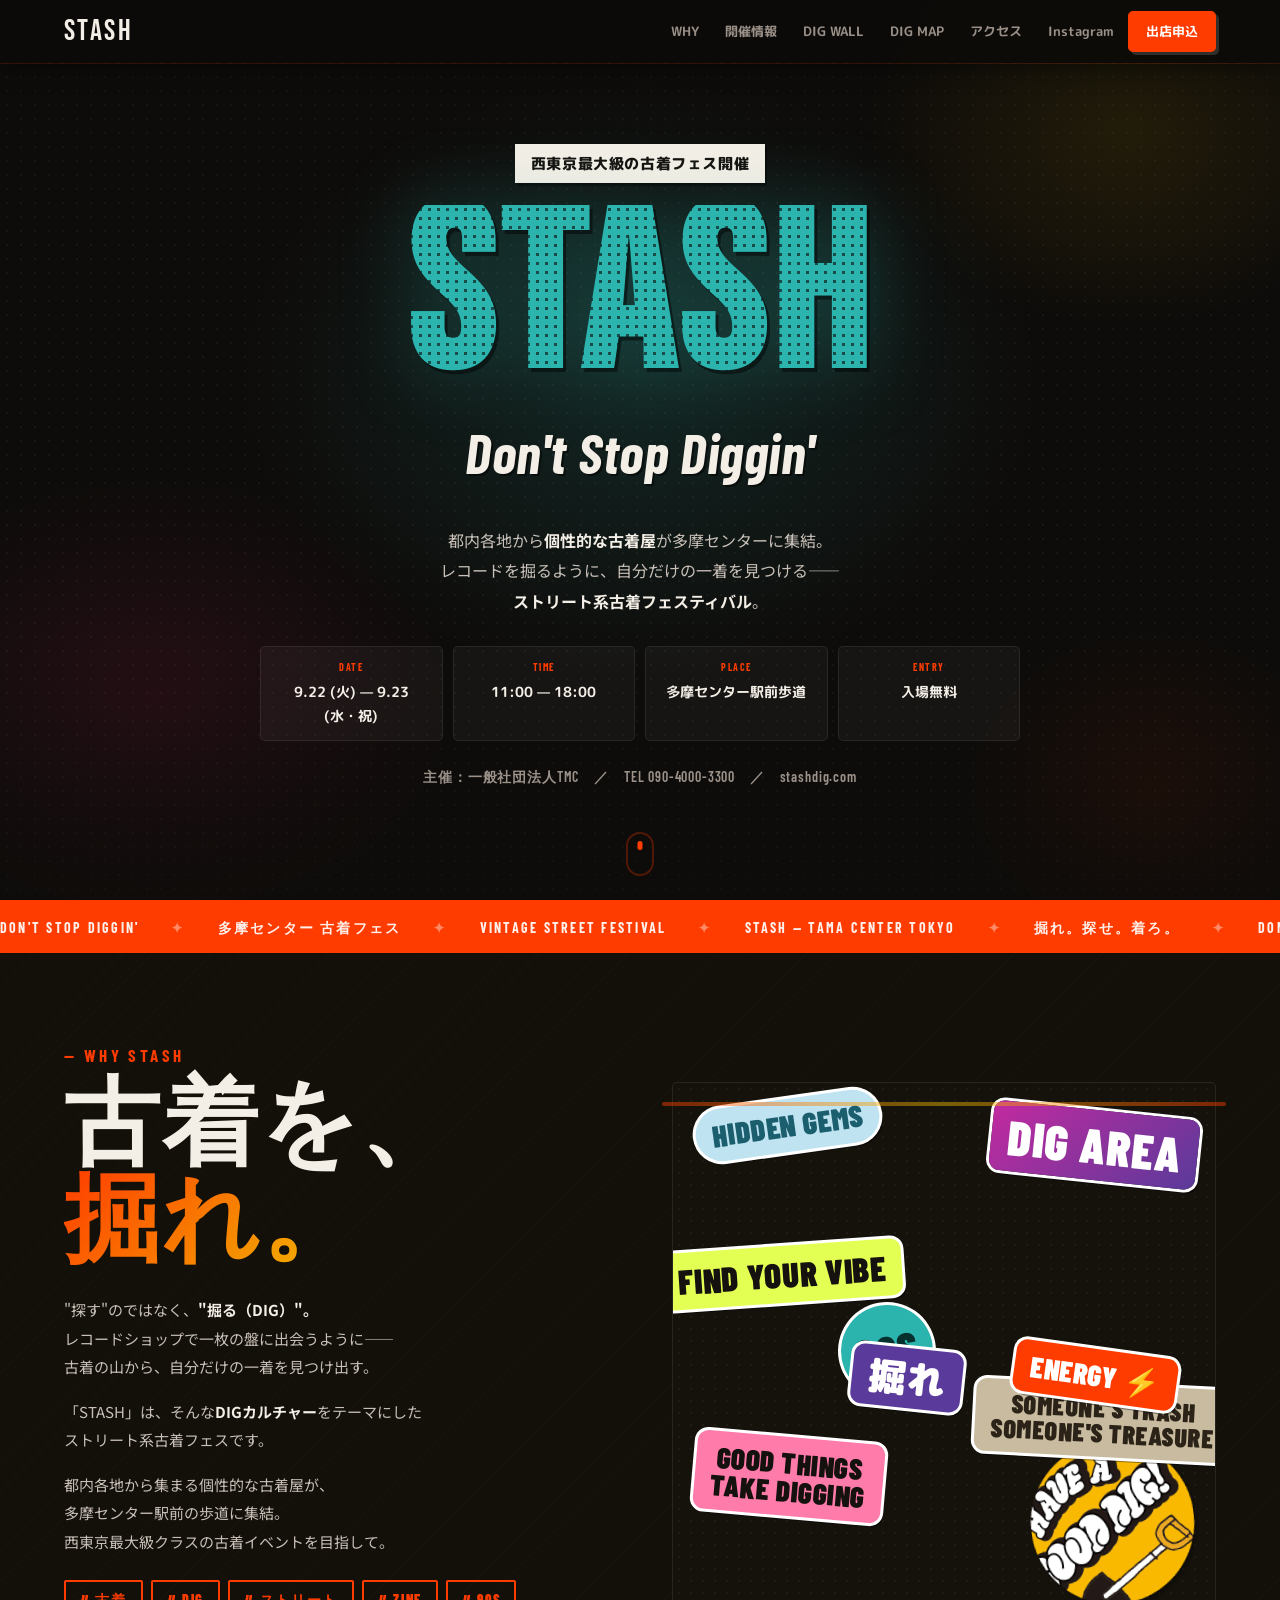
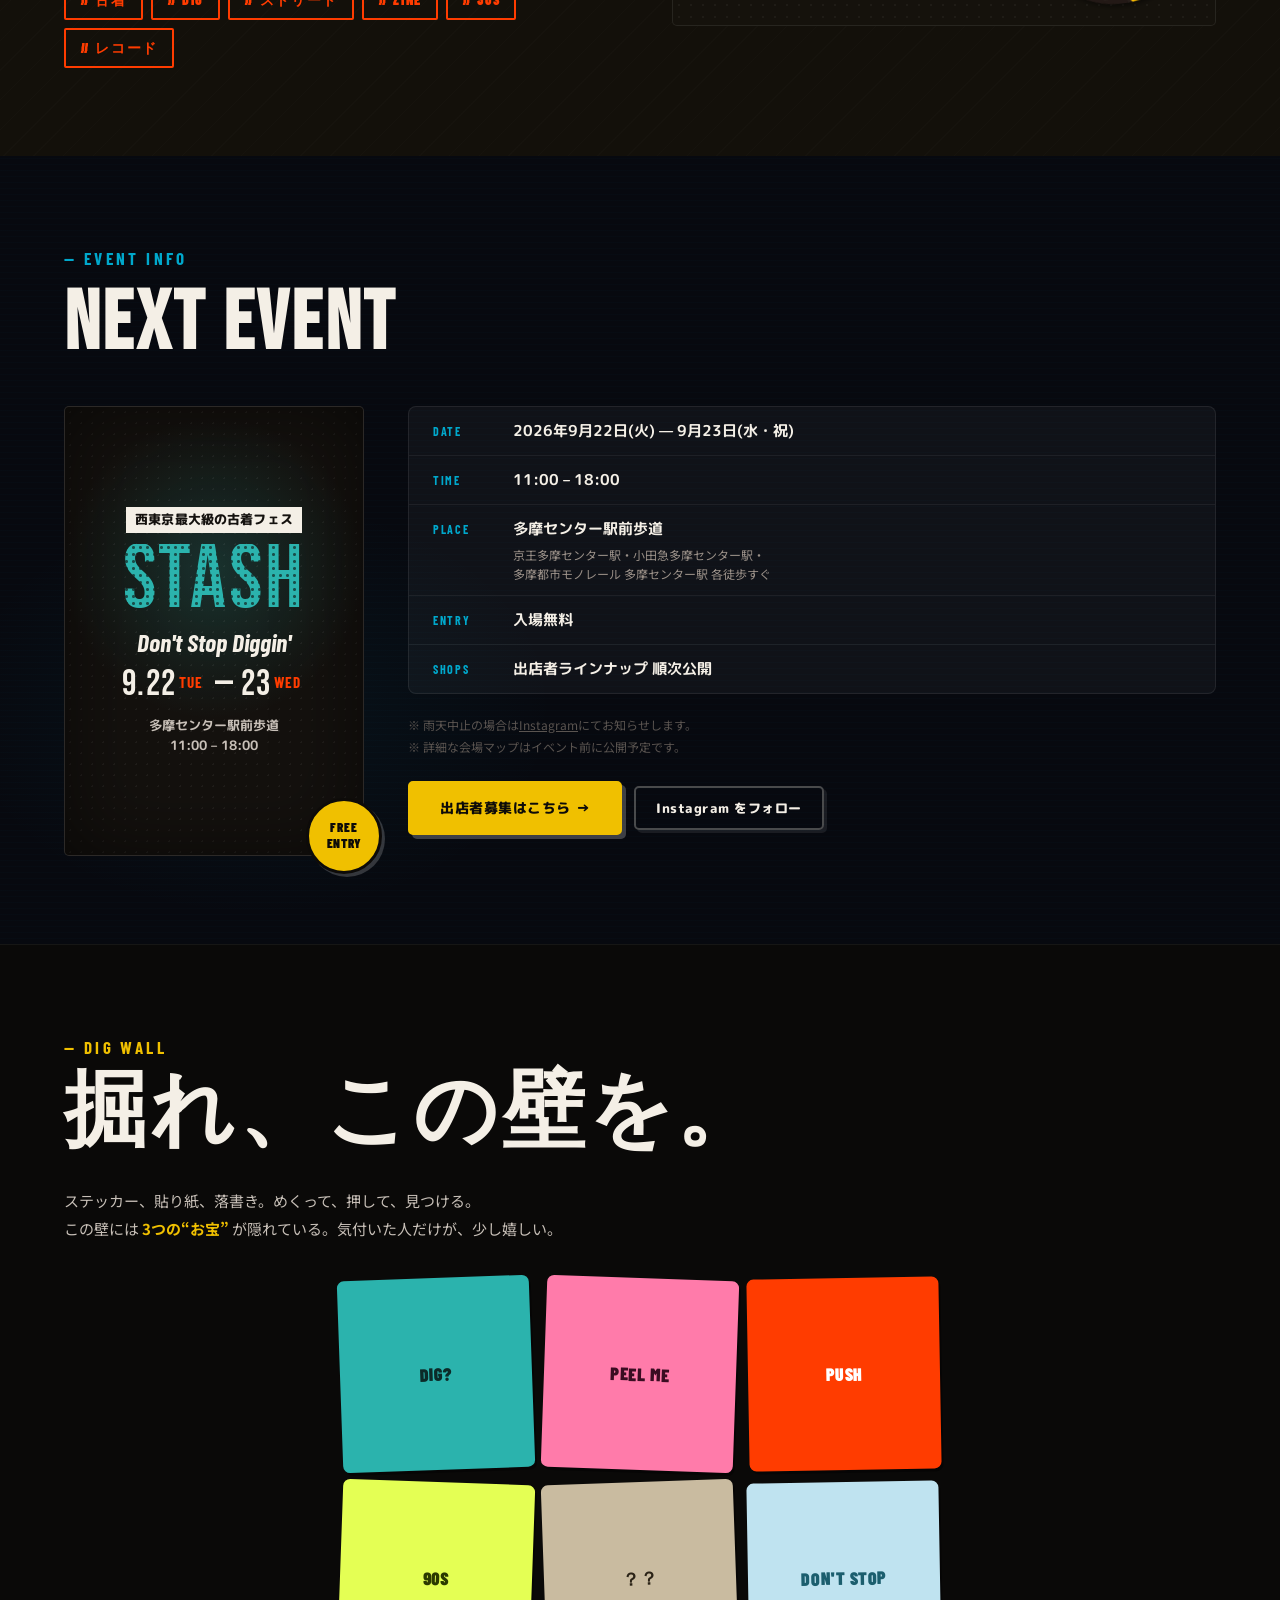
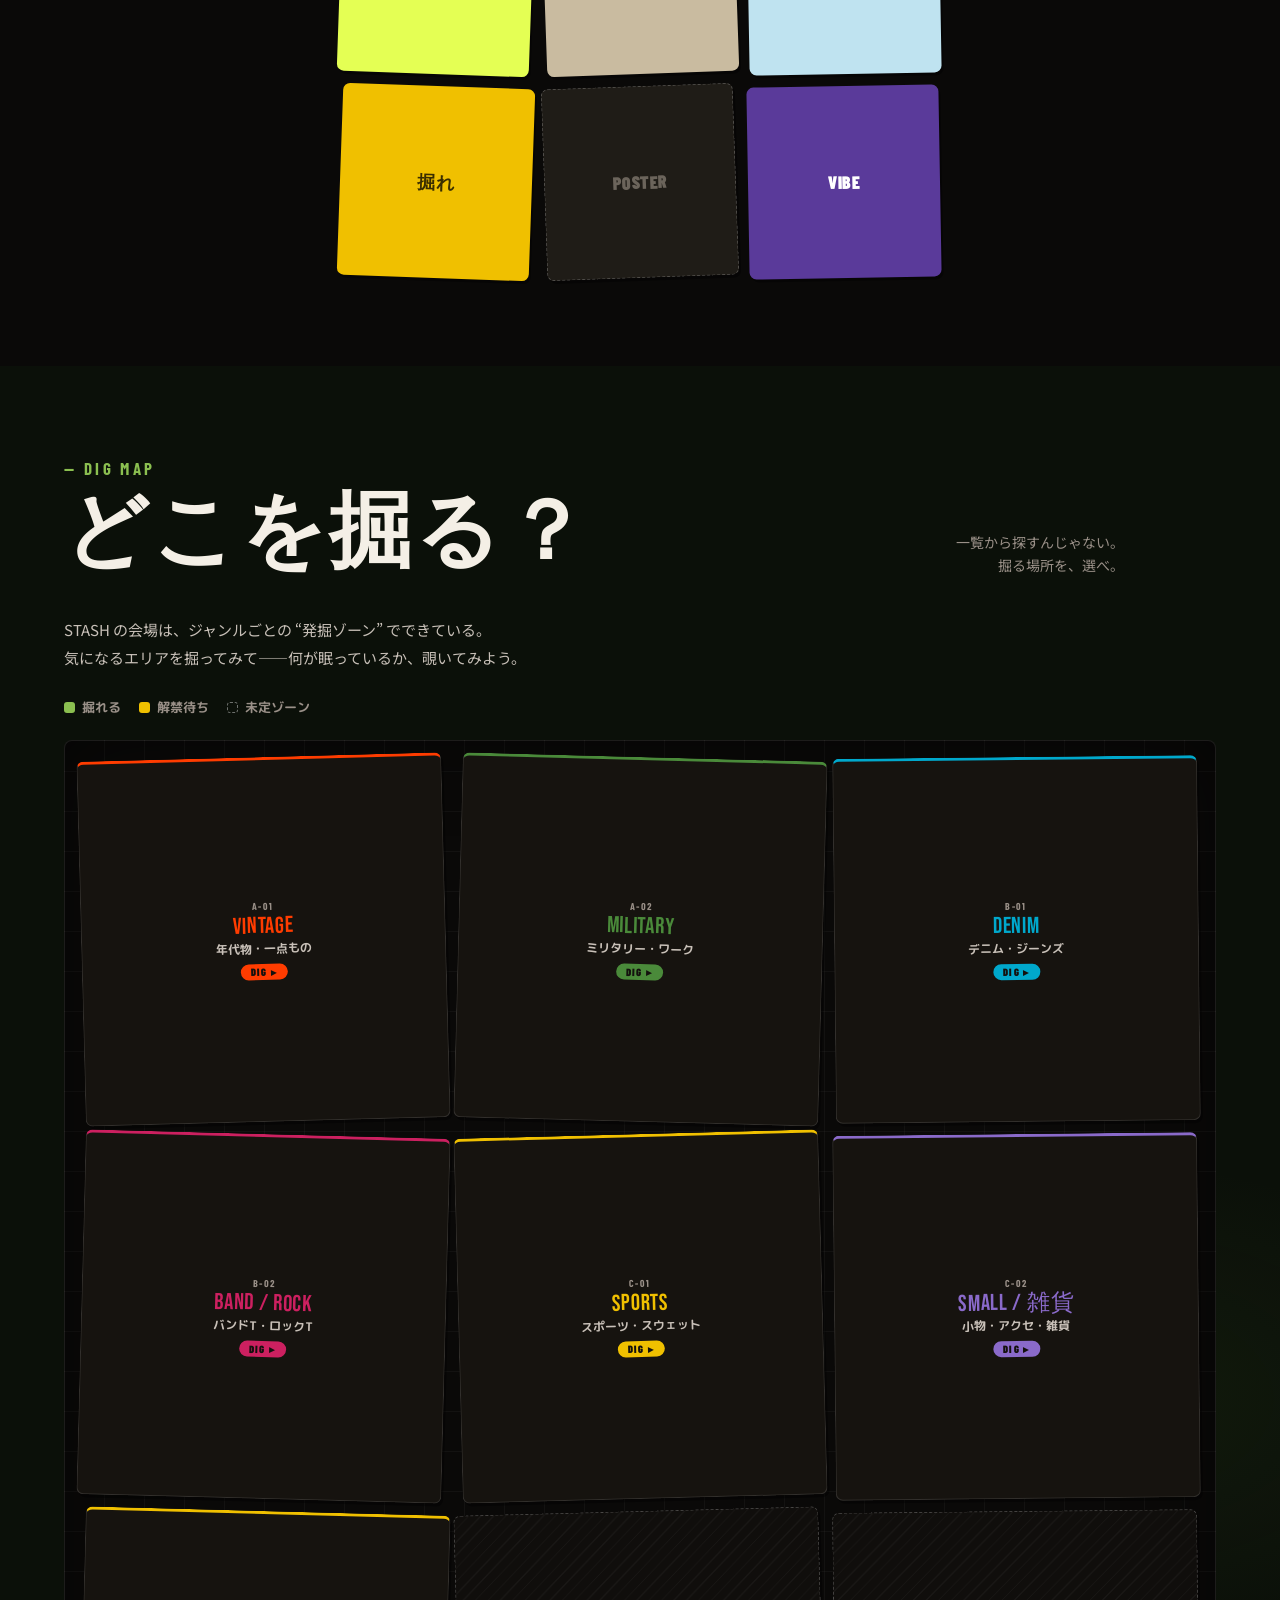
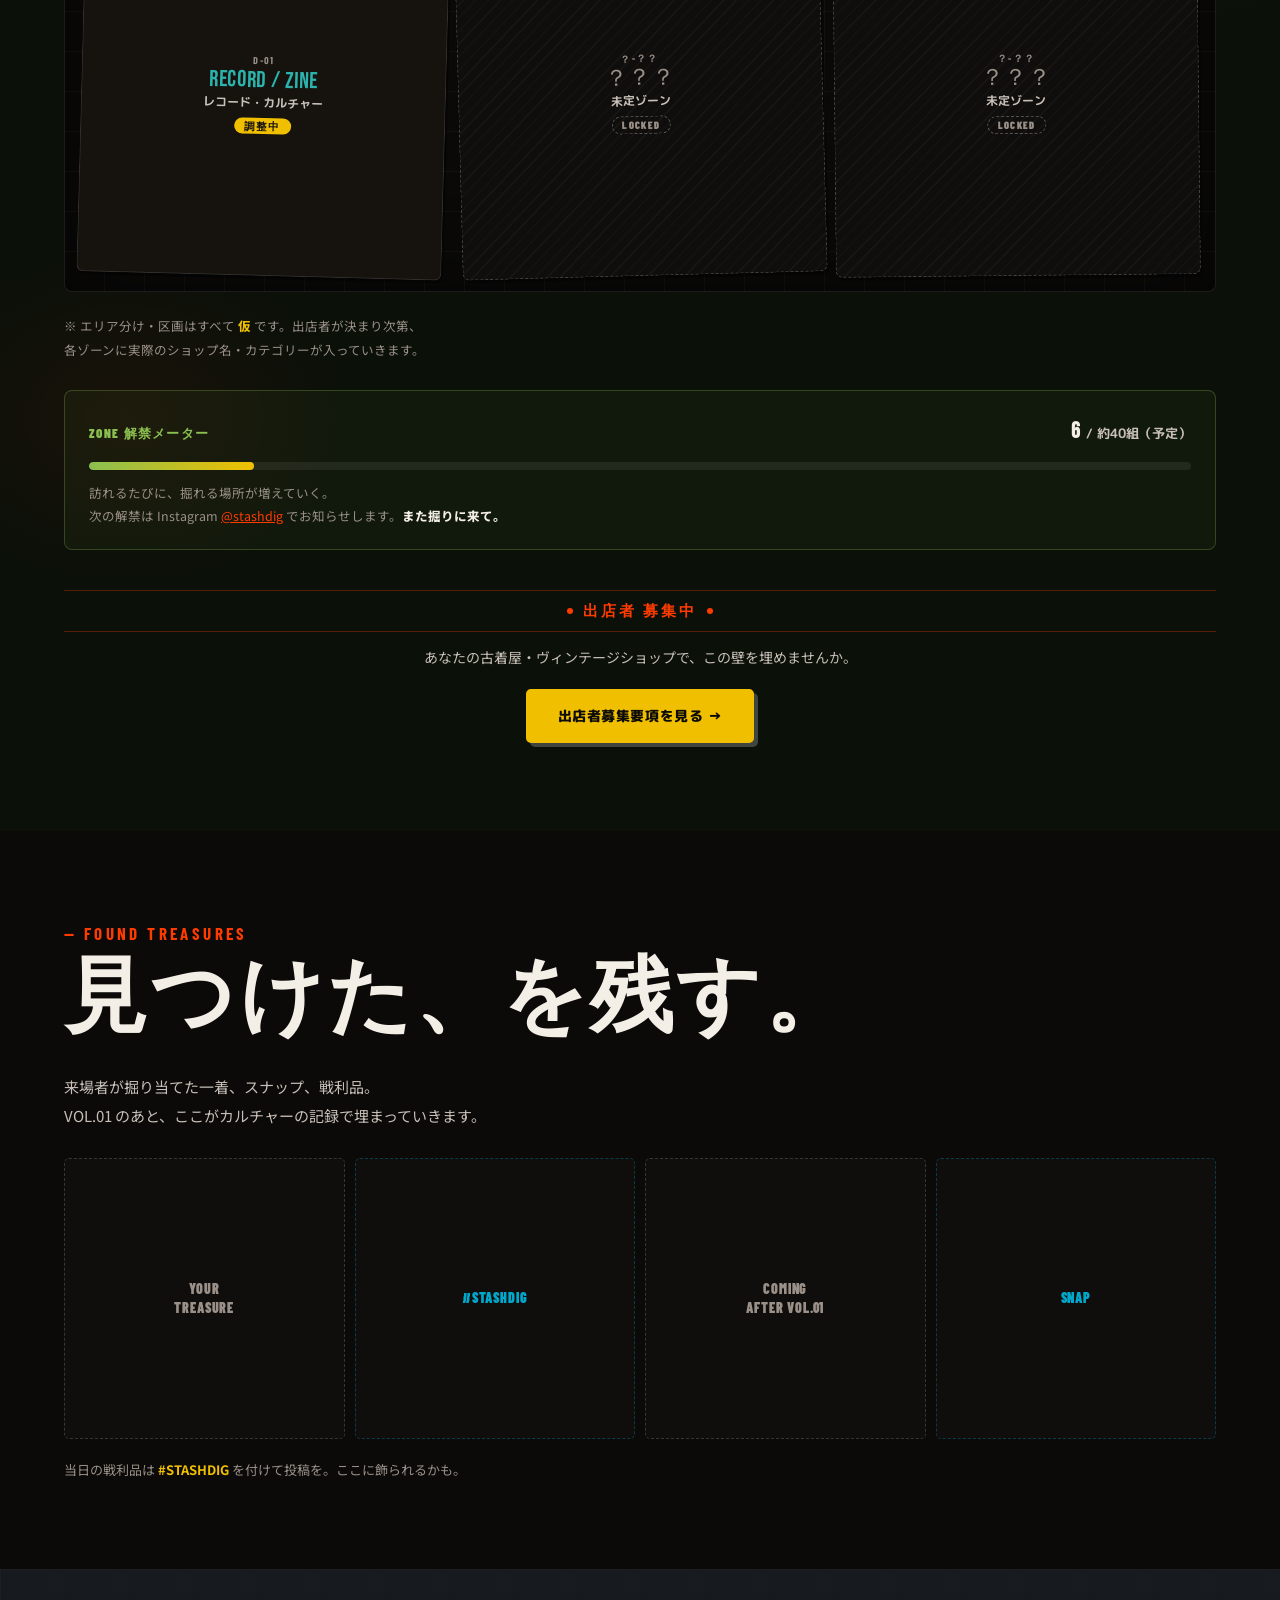
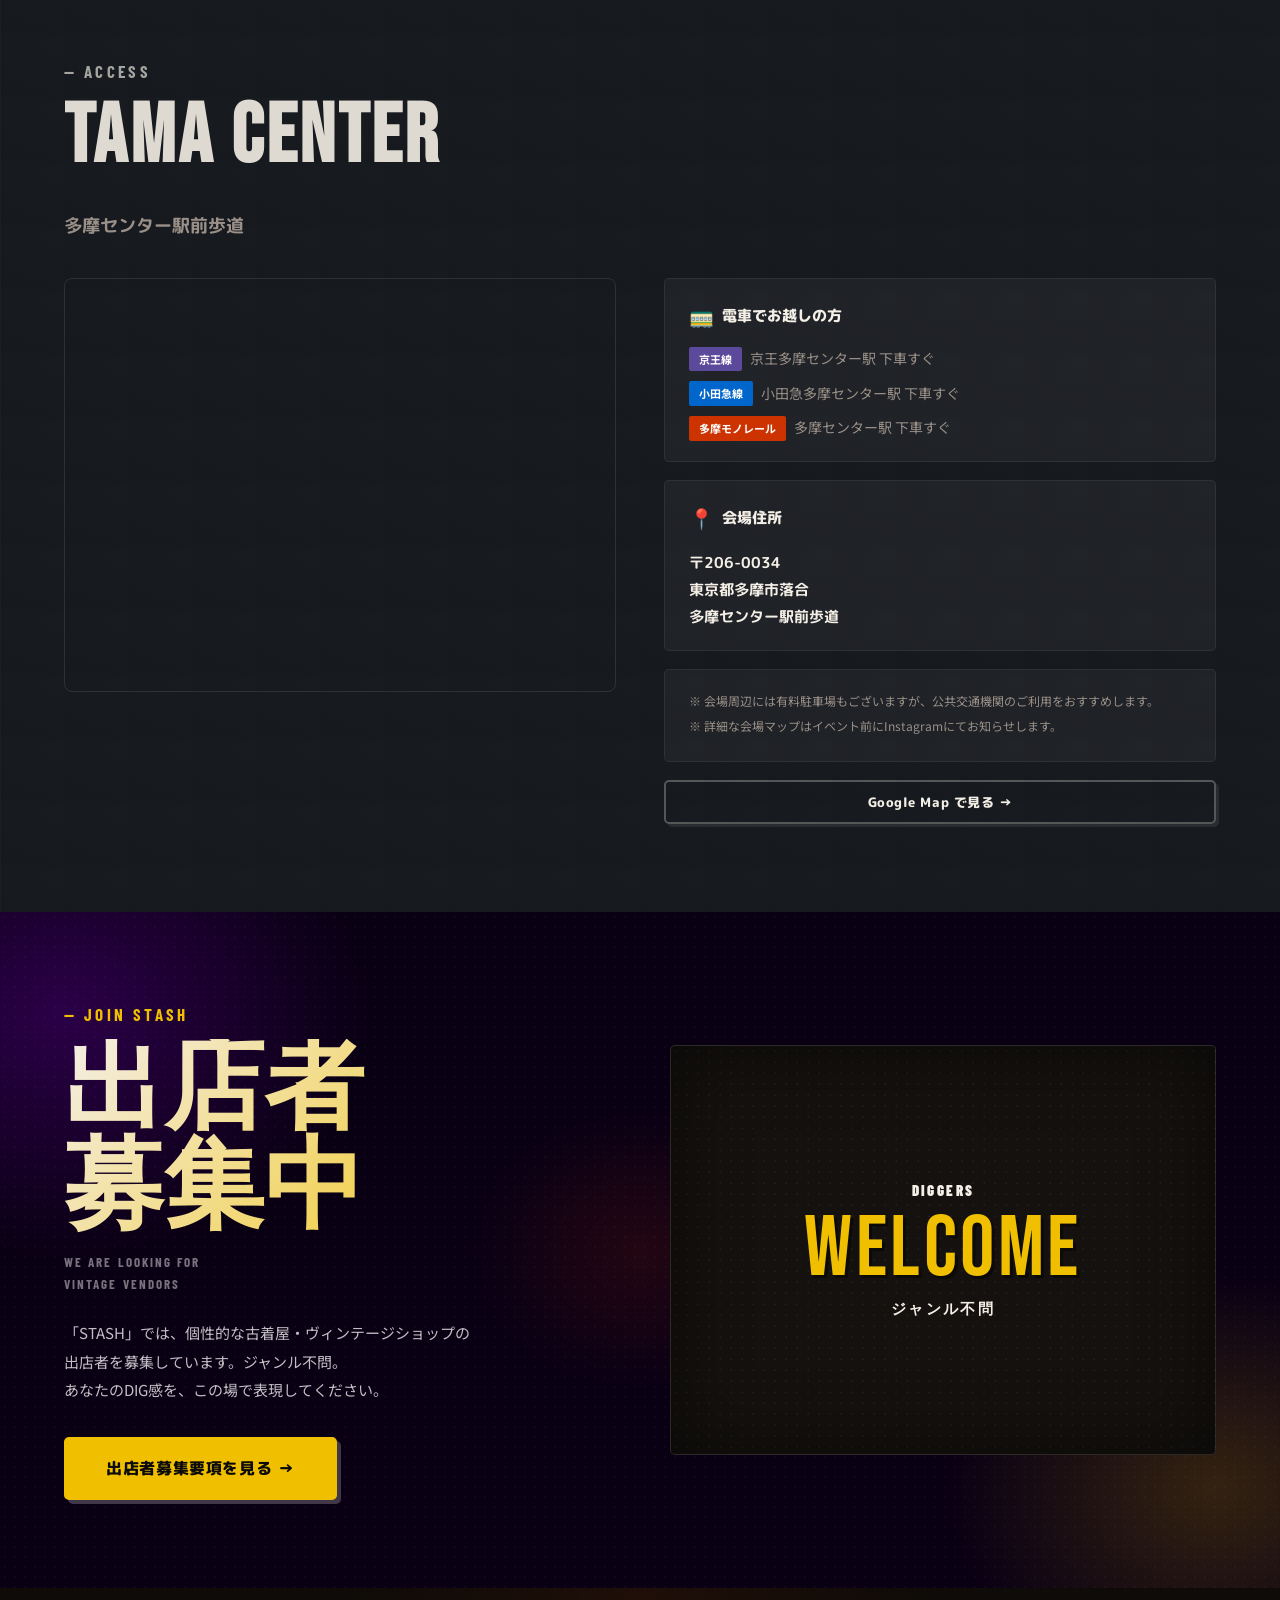
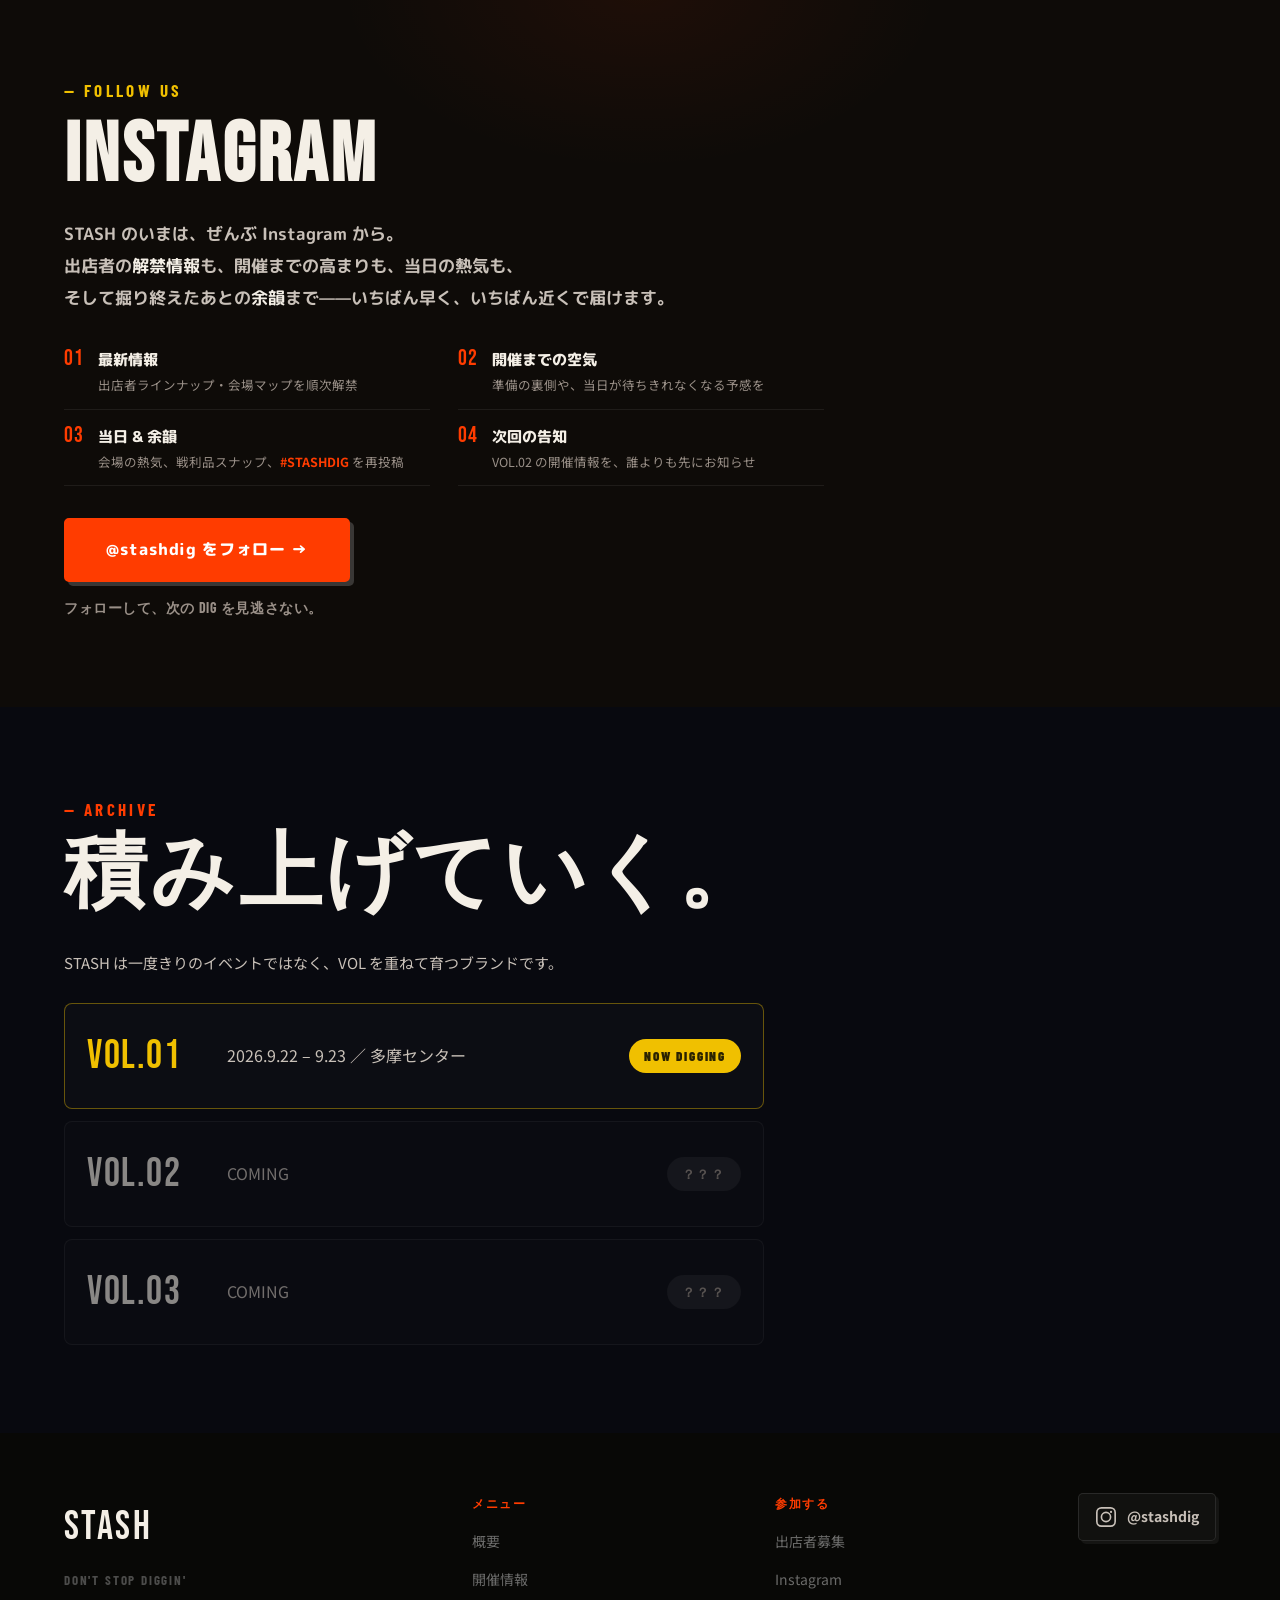
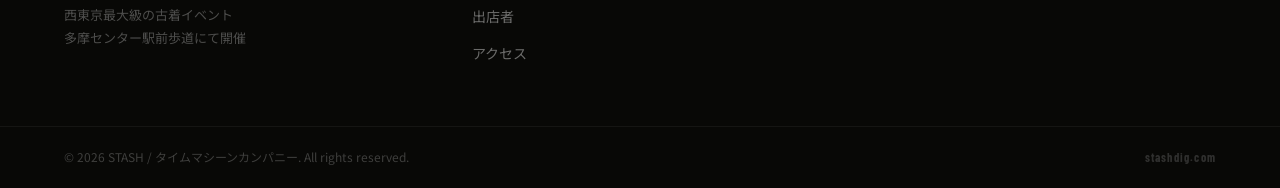
==== commit d8b4ed01: "Stickers: real-image drop-in system + first extracted asset - Each hero/WHY-STASH sticker gets data-" ====
--- a/index.html
+++ b/index.html
@@ -56,13 +56,13 @@
 
     <!-- Sticker bomb — flyer taglines as scattered stickers (decorative) -->
     <div class="hero__stickers" aria-hidden="true">
-      <span class="hsticker hsticker--a">DIG AREA</span>
-      <span class="hsticker hsticker--b">HIDDEN GEMS</span>
-      <span class="hsticker hsticker--c">FIND YOUR VIBE</span>
-      <span class="hsticker hsticker--d">GOOD THINGS<br>TAKE DIGGING</span>
-      <span class="hsticker hsticker--e">HAVE A<br>GOOD DIG!</span>
-      <span class="hsticker hsticker--f">SOMEONE'S TRASH<br>SOMEONE'S TREASURE</span>
-      <span class="hsticker hsticker--g">ENERGY ⚡</span>
+      <span class="hsticker hsticker--a" data-img="dig-area">DIG AREA</span>
+      <span class="hsticker hsticker--b" data-img="hidden-gems">HIDDEN GEMS</span>
+      <span class="hsticker hsticker--c" data-img="find-your-vibe">FIND YOUR VIBE</span>
+      <span class="hsticker hsticker--d" data-img="good-things">GOOD THINGS<br>TAKE DIGGING</span>
+      <span class="hsticker hsticker--e" data-img="have-a-good-dig">HAVE A<br>GOOD DIG!</span>
+      <span class="hsticker hsticker--f" data-img="someones-trash">SOMEONE'S TRASH<br>SOMEONE'S TREASURE</span>
+      <span class="hsticker hsticker--g" data-img="energy">ENERGY ⚡</span>
     </div>
 
     <!-- Content -->
@@ -179,15 +179,15 @@
         <!-- Visual — sticker collage -->
         <div class="about__visual reveal">
           <div class="about__collage" aria-hidden="true">
-            <span class="sbomb sb-diga">DIG AREA</span>
-            <span class="sbomb sb-gems">HIDDEN GEMS</span>
-            <span class="sbomb sb-vibe">FIND YOUR VIBE</span>
-            <span class="sbomb sb-good">GOOD THINGS<br>TAKE DIGGING</span>
-            <span class="sbomb sb-dig">HAVE A<br>GOOD DIG!</span>
-            <span class="sbomb sb-trash">SOMEONE'S TRASH<br>SOMEONE'S TREASURE</span>
-            <span class="sbomb sb-energy">ENERGY ⚡</span>
-            <span class="sbomb sb-90s">90s</span>
-            <span class="sbomb sb-hore">掘れ</span>
+            <span class="sbomb sb-diga" data-img="dig-area">DIG AREA</span>
+            <span class="sbomb sb-gems" data-img="hidden-gems">HIDDEN GEMS</span>
+            <span class="sbomb sb-vibe" data-img="find-your-vibe">FIND YOUR VIBE</span>
+            <span class="sbomb sb-good" data-img="good-things">GOOD THINGS<br>TAKE DIGGING</span>
+            <span class="sbomb sb-dig" data-img="have-a-good-dig">HAVE A<br>GOOD DIG!</span>
+            <span class="sbomb sb-trash" data-img="someones-trash">SOMEONE'S TRASH<br>SOMEONE'S TREASURE</span>
+            <span class="sbomb sb-energy" data-img="energy">ENERGY ⚡</span>
+            <span class="sbomb sb-90s" data-img="90s">90s</span>
+            <span class="sbomb sb-hore" data-img="hore">掘れ</span>
           </div>
           <div class="tape-stripe"></div>
         </div>
@@ -280,9 +280,9 @@
           <span class="dw-front" style="background:#2BB3AD;color:#0c2b29;">DIG?</span>
           <span class="dw-back">そう、<br>めくれる</span>
         </button>
-        <button class="dw-item dw-rot-b" data-dw="treasure" data-id="t1" type="button" aria-label="めくってみる">
+        <button class="dw-item dw-rot-b" data-dw="treasure" data-id="t1" data-word="DON'T" type="button" aria-label="めくってみる">
           <span class="dw-front" style="background:#FF7BAA;color:#3a0d22;">PEEL ME</span>
-          <span class="dw-back dw-back--treasure">★<br>PASS ①</span>
+          <span class="dw-back dw-back--treasure">暗号①<br>DON'T</span>
         </button>
         <button class="dw-item dw-rot-c" data-dw="press" type="button" aria-label="押す">
           <span class="dw-front" style="background:#FF3C00;color:#fff;">PUSH</span>
@@ -292,9 +292,9 @@
           <span class="dw-front" style="background:#E4FF54;color:#2b3a00;">90s</span>
           <span class="dw-back">お宝は<br>ぜんぶで3つ</span>
         </button>
-        <button class="dw-item dw-rot-a" data-dw="treasure" data-id="t2" type="button" aria-label="めくってみる">
+        <button class="dw-item dw-rot-a" data-dw="treasure" data-id="t2" data-word="STOP" type="button" aria-label="めくってみる">
           <span class="dw-front" style="background:#C9BBA0;color:#2b2317;">？？</span>
-          <span class="dw-back dw-back--treasure">★<br>PASS ②</span>
+          <span class="dw-back dw-back--treasure">暗号②<br>STOP</span>
         </button>
         <button class="dw-item dw-rot-c" data-dw="peel" type="button" aria-label="めくる">
           <span class="dw-front" style="background:#BFE3F0;color:#1B5E6E;">DON'T STOP</span>
@@ -304,9 +304,9 @@
           <span class="dw-front" style="background:#F0C000;color:#3a2e00;">掘れ</span>
           <span class="dw-back">右下の<br>PASSを見て</span>
         </button>
-        <button class="dw-item dw-rot-a" data-dw="treasure" data-id="t3" type="button" aria-label="ポスターの裏を見る">
+        <button class="dw-item dw-rot-a" data-dw="treasure" data-id="t3" data-word="DIGGIN'" type="button" aria-label="ポスターの裏を見る">
           <span class="dw-front" style="background:#1f1c17;color:#6b645b;border:1px dashed rgba(255,255,255,.22);">POSTER</span>
-          <span class="dw-back dw-back--chara">٩(◕‿◕)۶<br>PASS ③!</span>
+          <span class="dw-back dw-back--chara">暗号③<br>DIGGIN'</span>
         </button>
         <button class="dw-item dw-rot-c" data-dw="peel" type="button" aria-label="めくる">
           <span class="dw-front" style="background:#5A3A9A;color:#fff;">VIBE</span>
@@ -792,9 +792,16 @@
 
       <div class="stash-pass__unlocked" id="stash-pass-unlocked" hidden>
         <p class="stash-pass__got">PASS 獲得！</p>
+
+        <p class="stash-pass__secret-label">発掘した暗号</p>
+        <p class="stash-pass__secret" id="stash-pass-secret"><!-- filled by JS --></p>
         <p class="stash-pass__code" id="stash-pass-code">PASS-9223-DIG</p>
+
+        <button type="button" class="stash-pass__copy" id="stash-pass-copy">📋 暗号をコピー</button>
+        <p class="stash-pass__shot">📸 この画面をスクショして保存しておこう</p>
+
         <p class="stash-pass__msg">
-          このパスを会場で見せると、<br><strong>限定ステッカーを1枚プレゼント。</strong>
+          この暗号 ＆ パスを会場で見せると、<br><strong>限定ステッカーを1枚プレゼント。</strong>
         </p>
         <a href="https://instagram.com/stashdig" class="btn btn--yellow btn--sm" target="_blank" rel="noopener">Instagram で受け取り方を見る →</a>
       </div>
--- a/style.css
+++ b/style.css
@@ -1365,4 +1365,43 @@
 }
 .stash-pass__msg { font-family: var(--ff-body); font-size: 12px; color: var(--text); line-height: 1.8; margin-bottom: 14px; }
 .stash-pass__msg strong { color: var(--white); }
+
+/* secret cipher (assembled from the 3 finds) */
+.stash-pass__secret-label {
+  font-family: var(--ff-sub); font-weight: 700; letter-spacing: .16em; font-size: 10px;
+  color: var(--orange); text-transform: uppercase; margin: 12px 0 4px;
+}
+.stash-pass__secret {
+  font-family: var(--ff-sub); font-weight: 900; letter-spacing: .06em; line-height: 1.15;
+  font-size: 19px; color: var(--yellow); text-shadow: 1px 2px 0 rgba(0,0,0,.4); margin-bottom: 4px;
+}
+.stash-pass__copy {
+  display: inline-flex; align-items: center; justify-content: center; gap: 6px; width: 100%;
+  font-family: var(--ff-round); font-weight: 800; font-size: 12px; cursor: pointer;
+  background: rgba(255,255,255,.06); color: var(--white); border: 1px solid rgba(255,255,255,.2);
+  border-radius: 6px; padding: 9px; margin: 4px 0 8px; transition: background .2s, border-color .2s, color .2s;
+}
+.stash-pass__copy:hover { background: rgba(255,255,255,.1); }
+.stash-pass__copy.copied { background: var(--yellow); color: #14110E; border-color: var(--yellow); }
+.stash-pass__shot {
+  font-family: var(--ff-round); font-weight: 700; font-size: 11px; color: var(--cyan);
+  margin-bottom: 12px; line-height: 1.5;
+}
 @media (max-width: 480px) { .stash-pass { right: 12px; bottom: 12px; } }
+
+/* =========================================================
+   Sticker → real-image swap (drop-in)
+   JS adds .has-img only after images/stickers/<name>.png loads,
+   so missing files gracefully fall back to the CSS text sticker.
+   ========================================================= */
+.hsticker.has-img, .sbomb.has-img {
+  background-color: transparent !important;
+  box-shadow: none !important;
+  color: transparent !important;
+  border: 0 !important;
+  border-radius: 0 !important;
+  background-repeat: no-repeat;
+  background-position: center;
+  background-size: contain;
+  filter: drop-shadow(2px 3px 2px rgba(0,0,0,.4));
+}
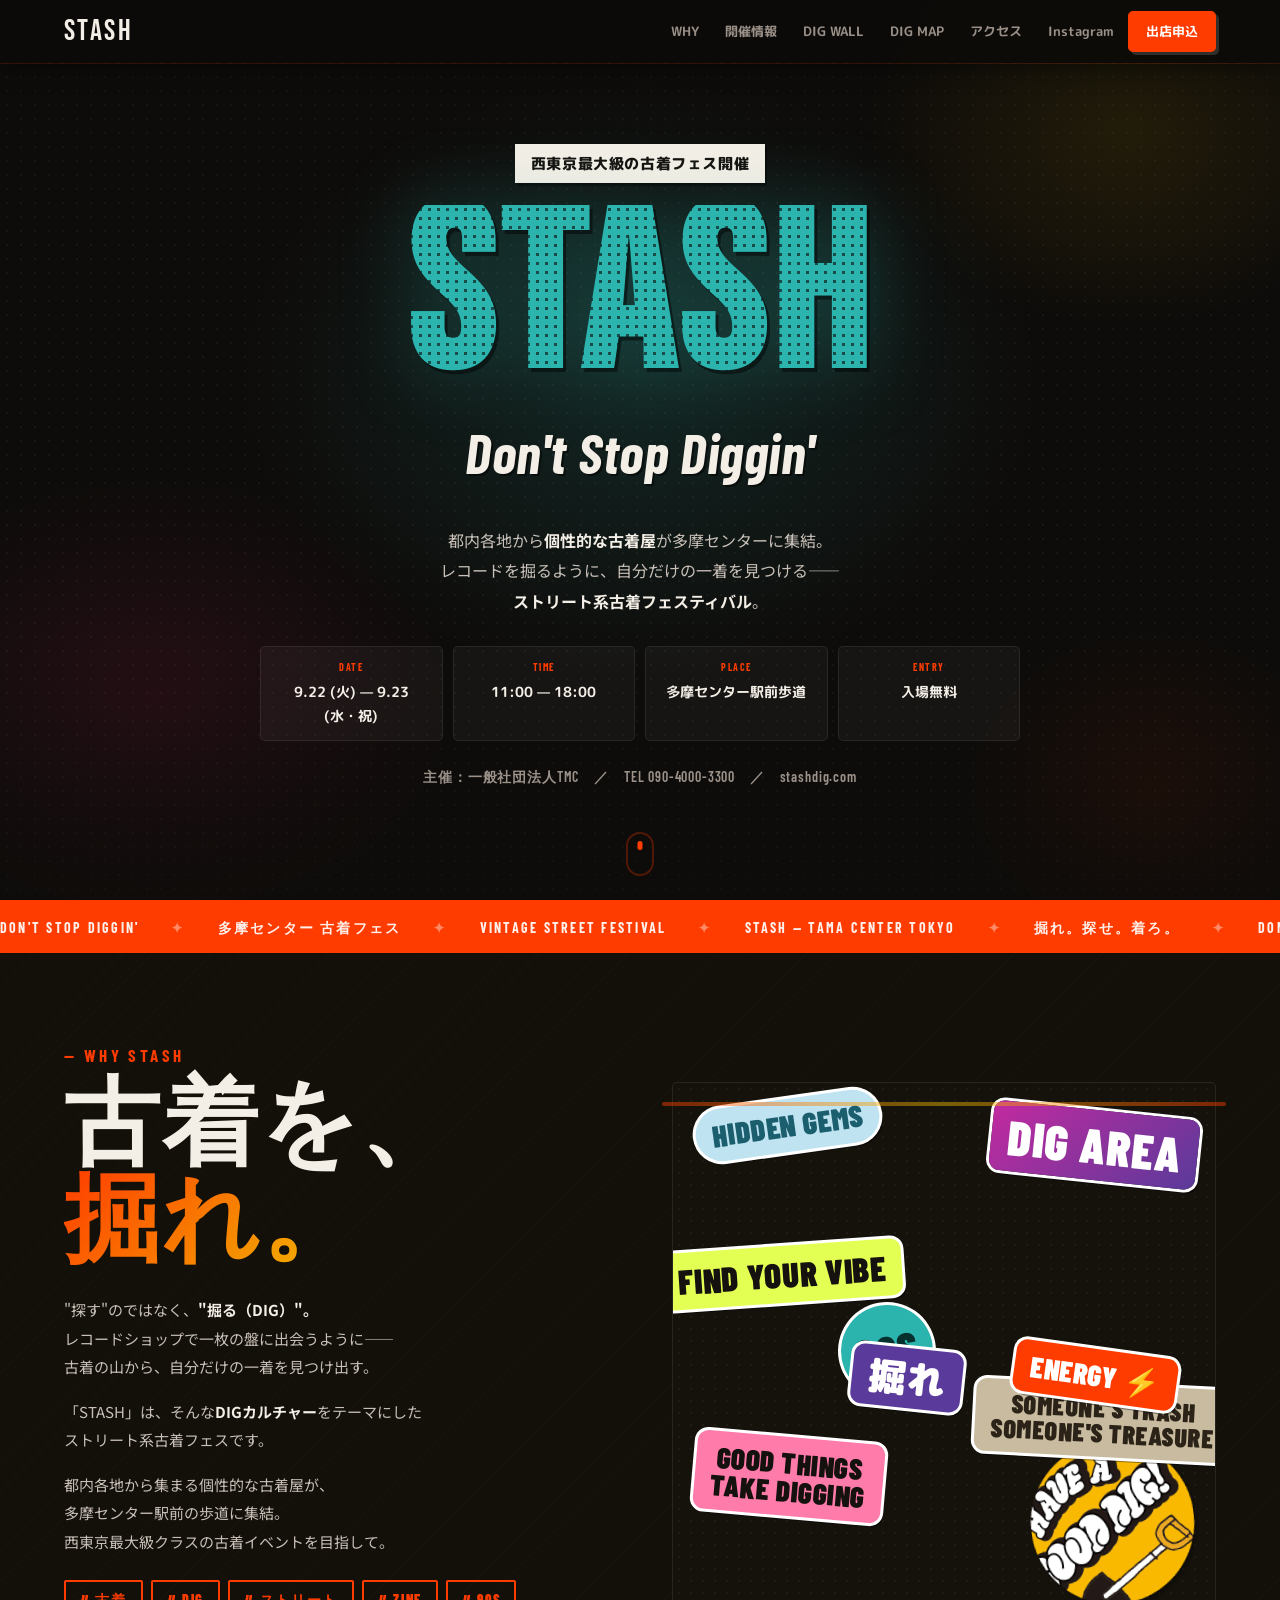
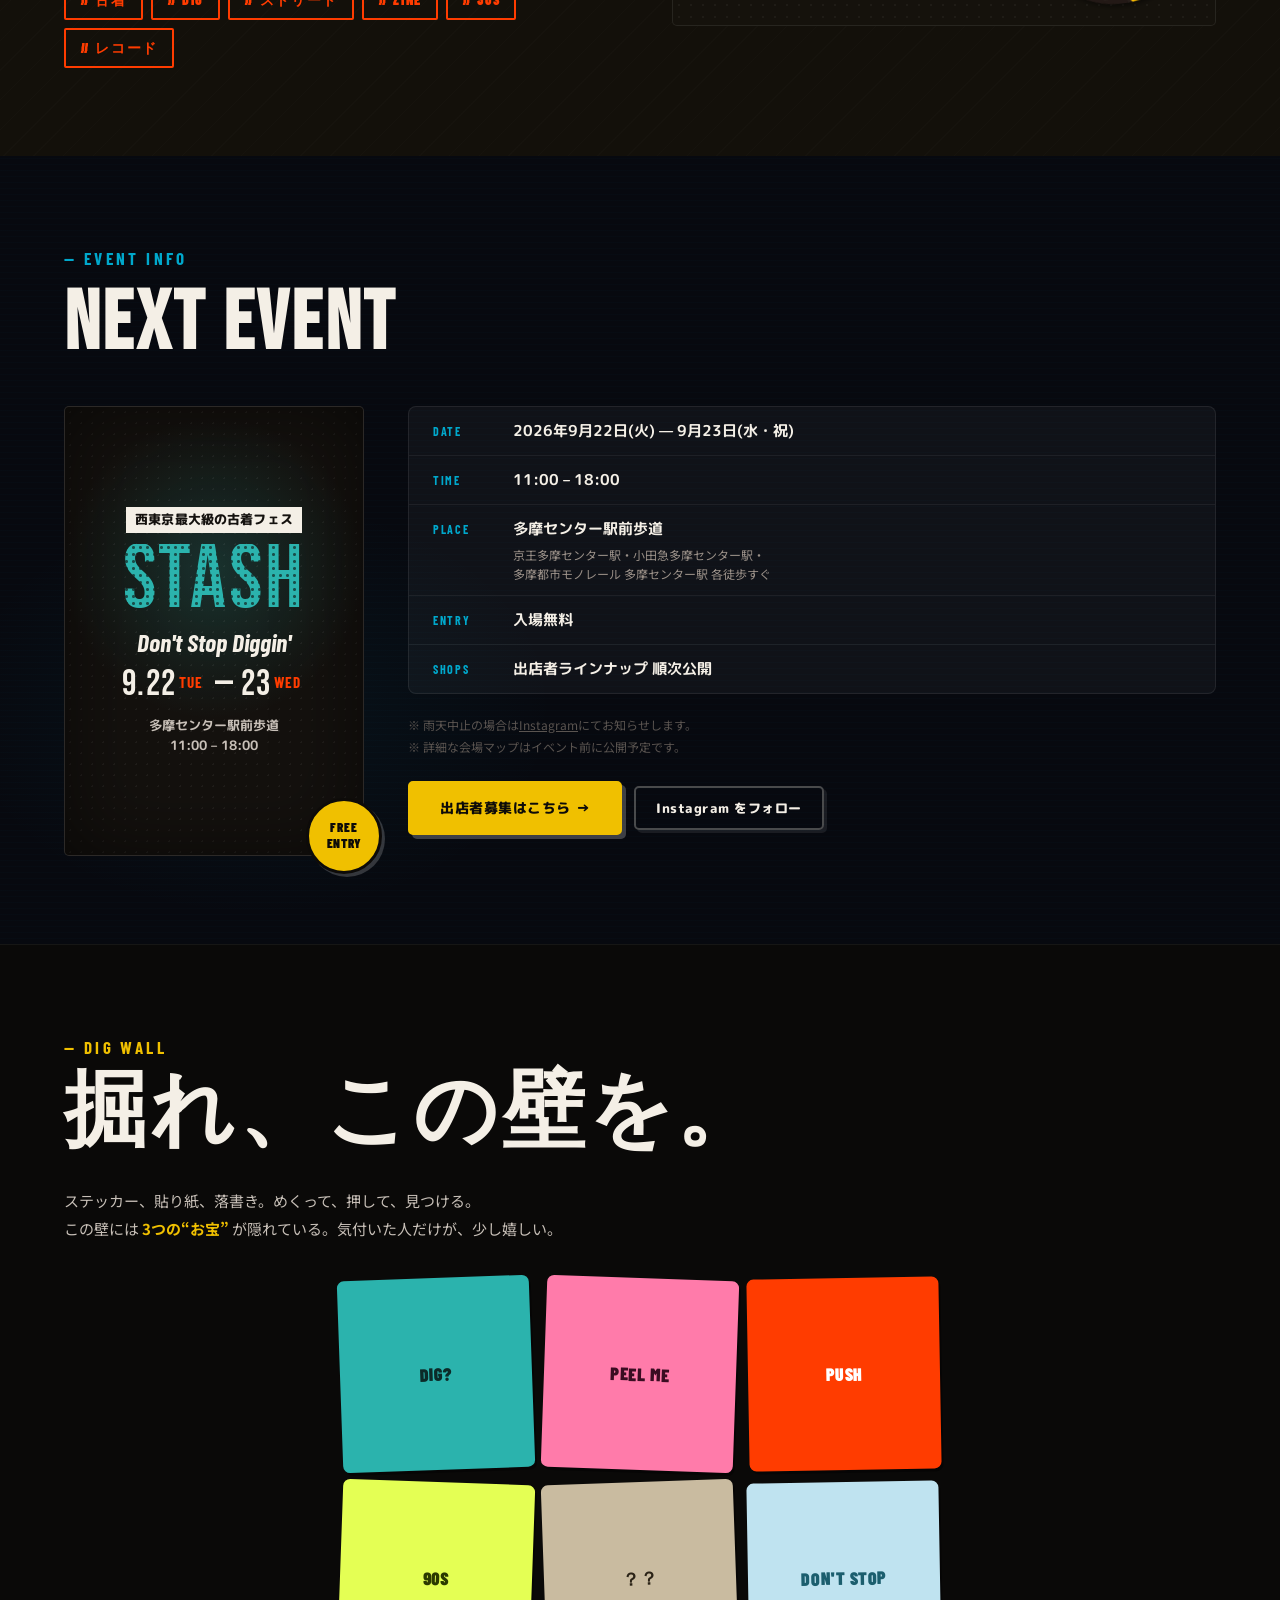
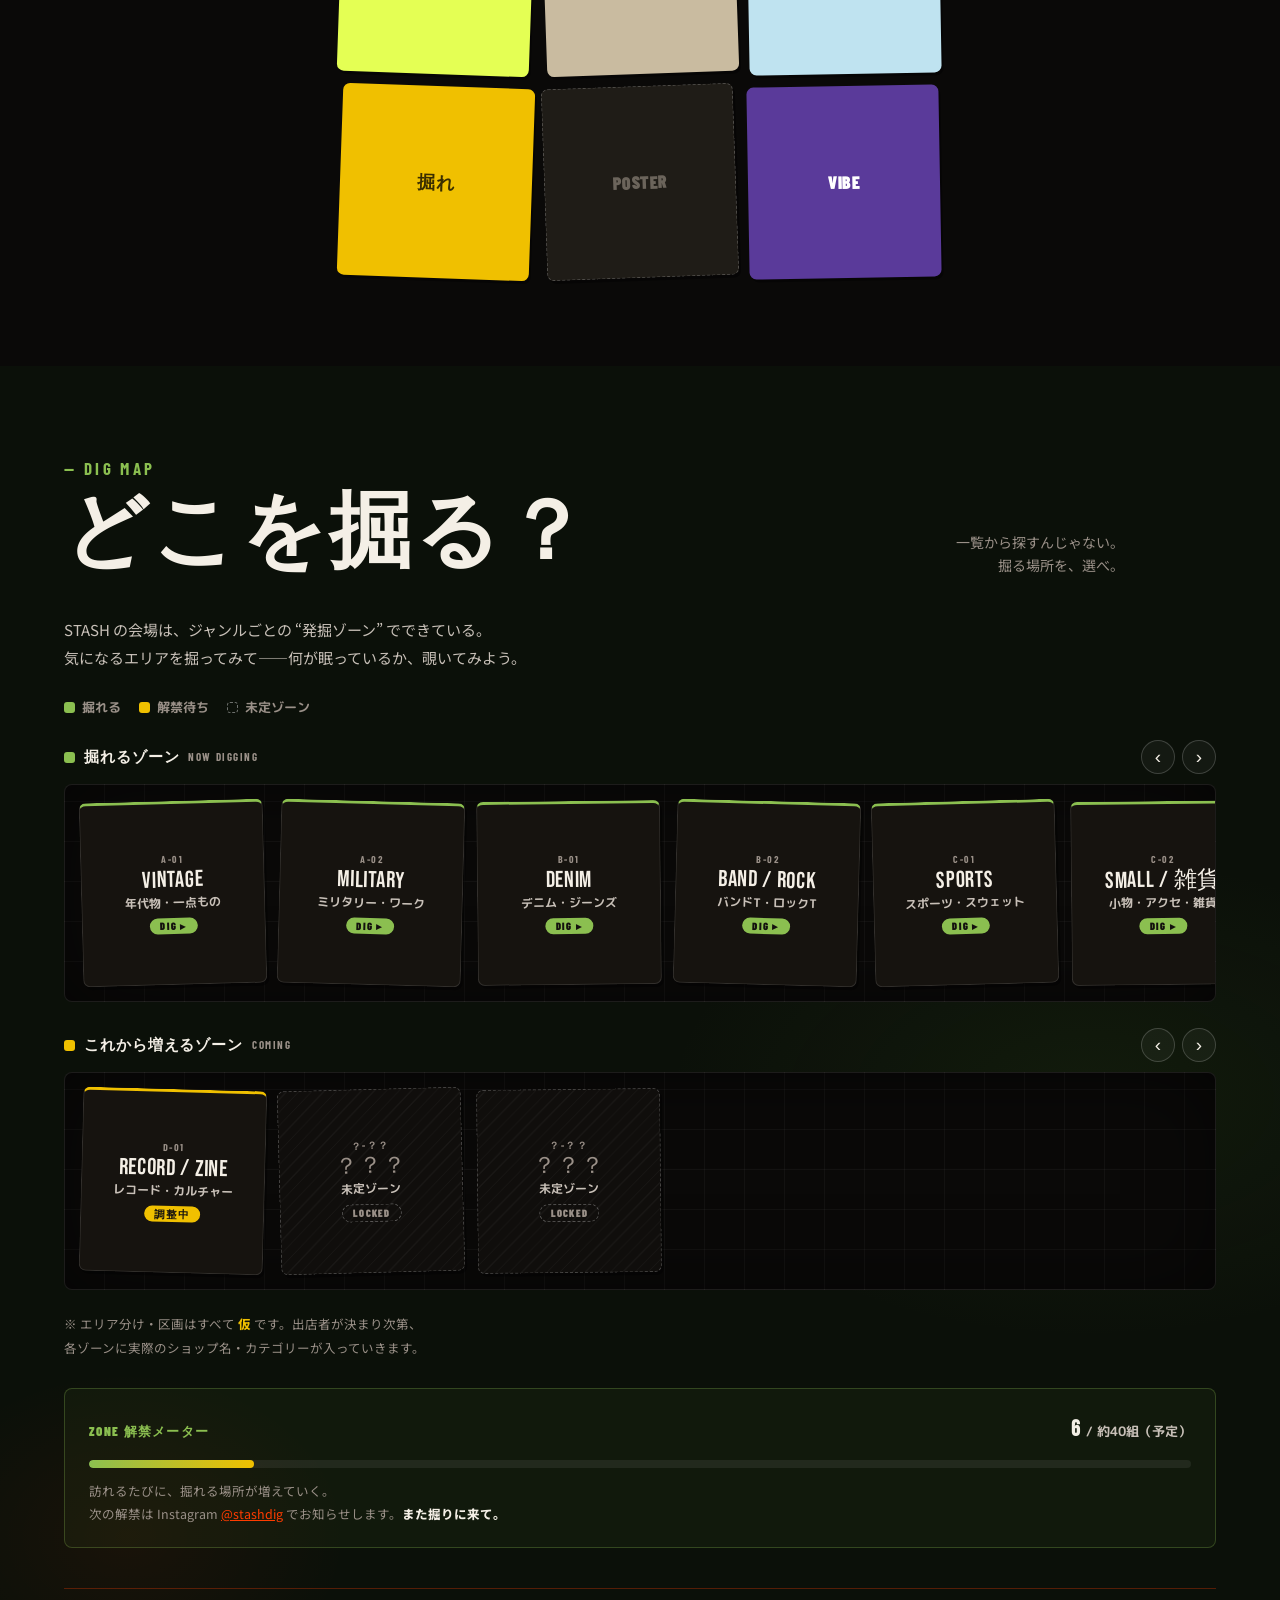
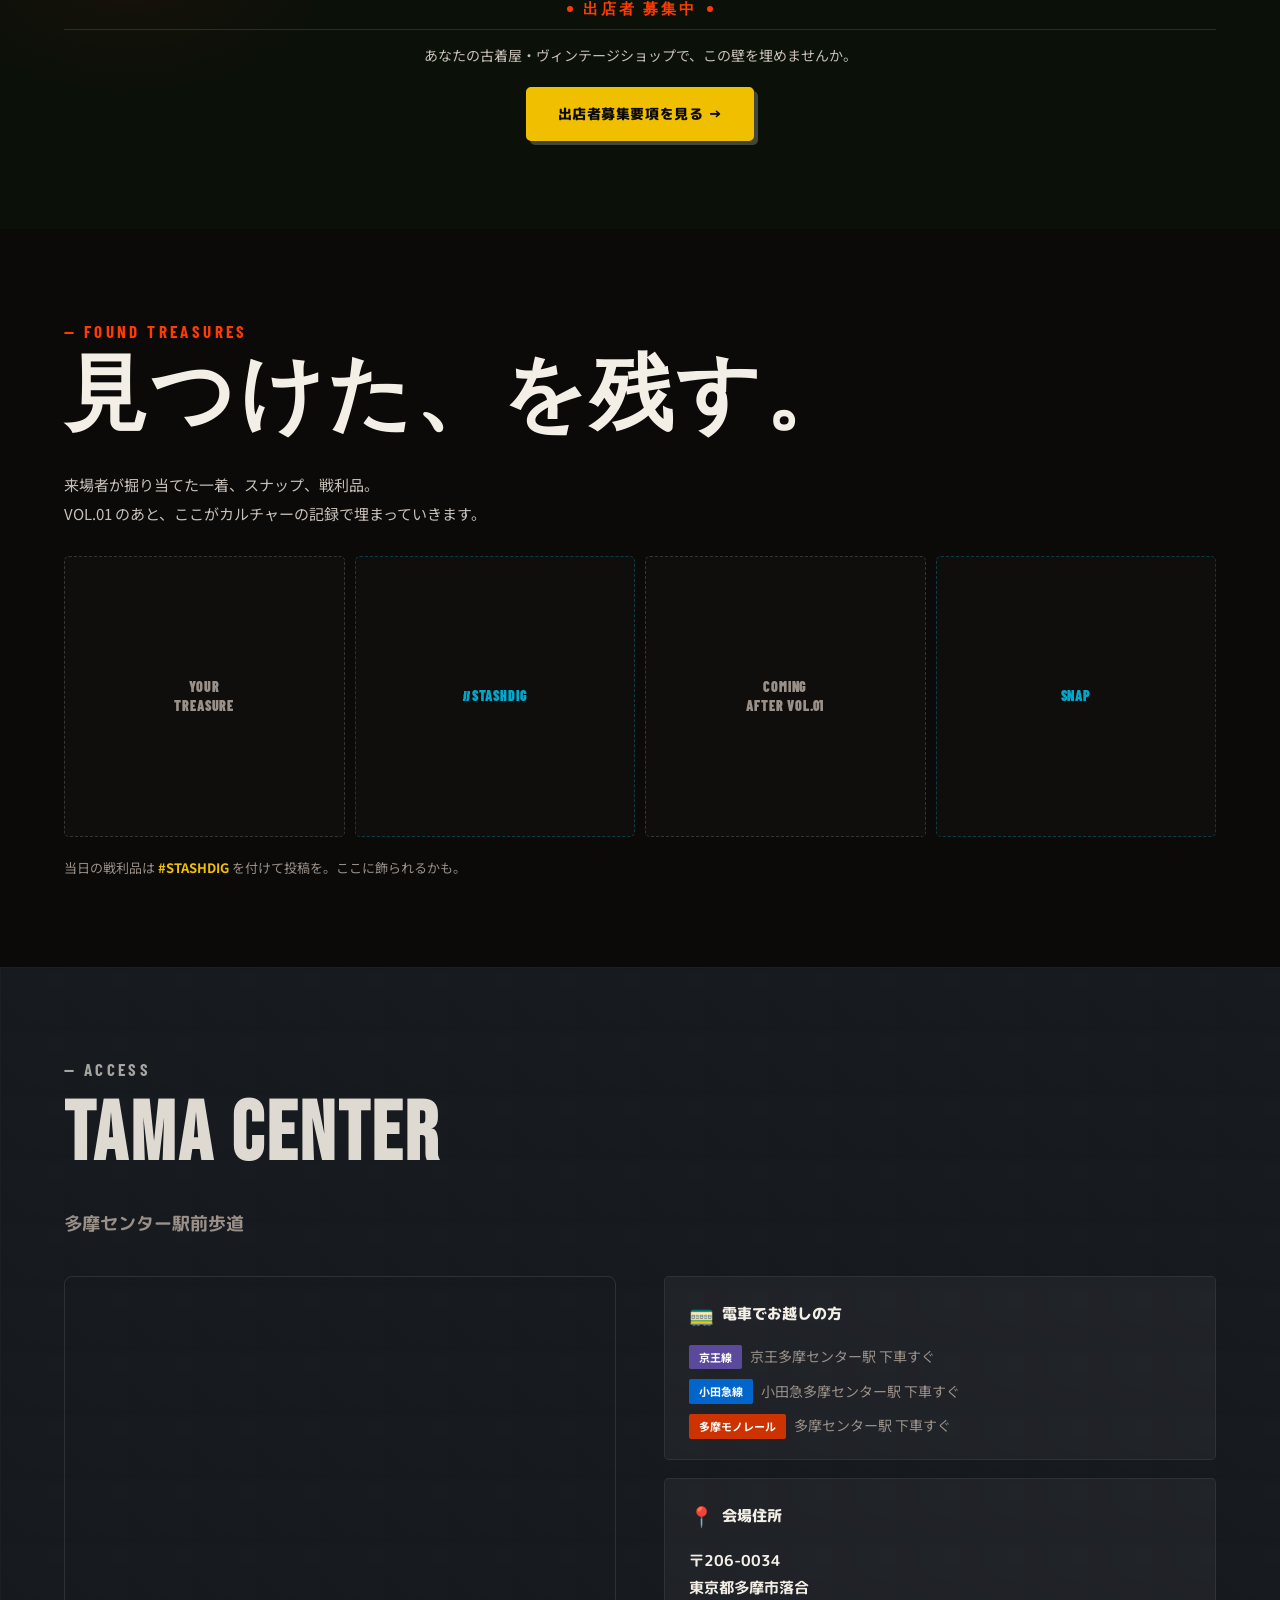
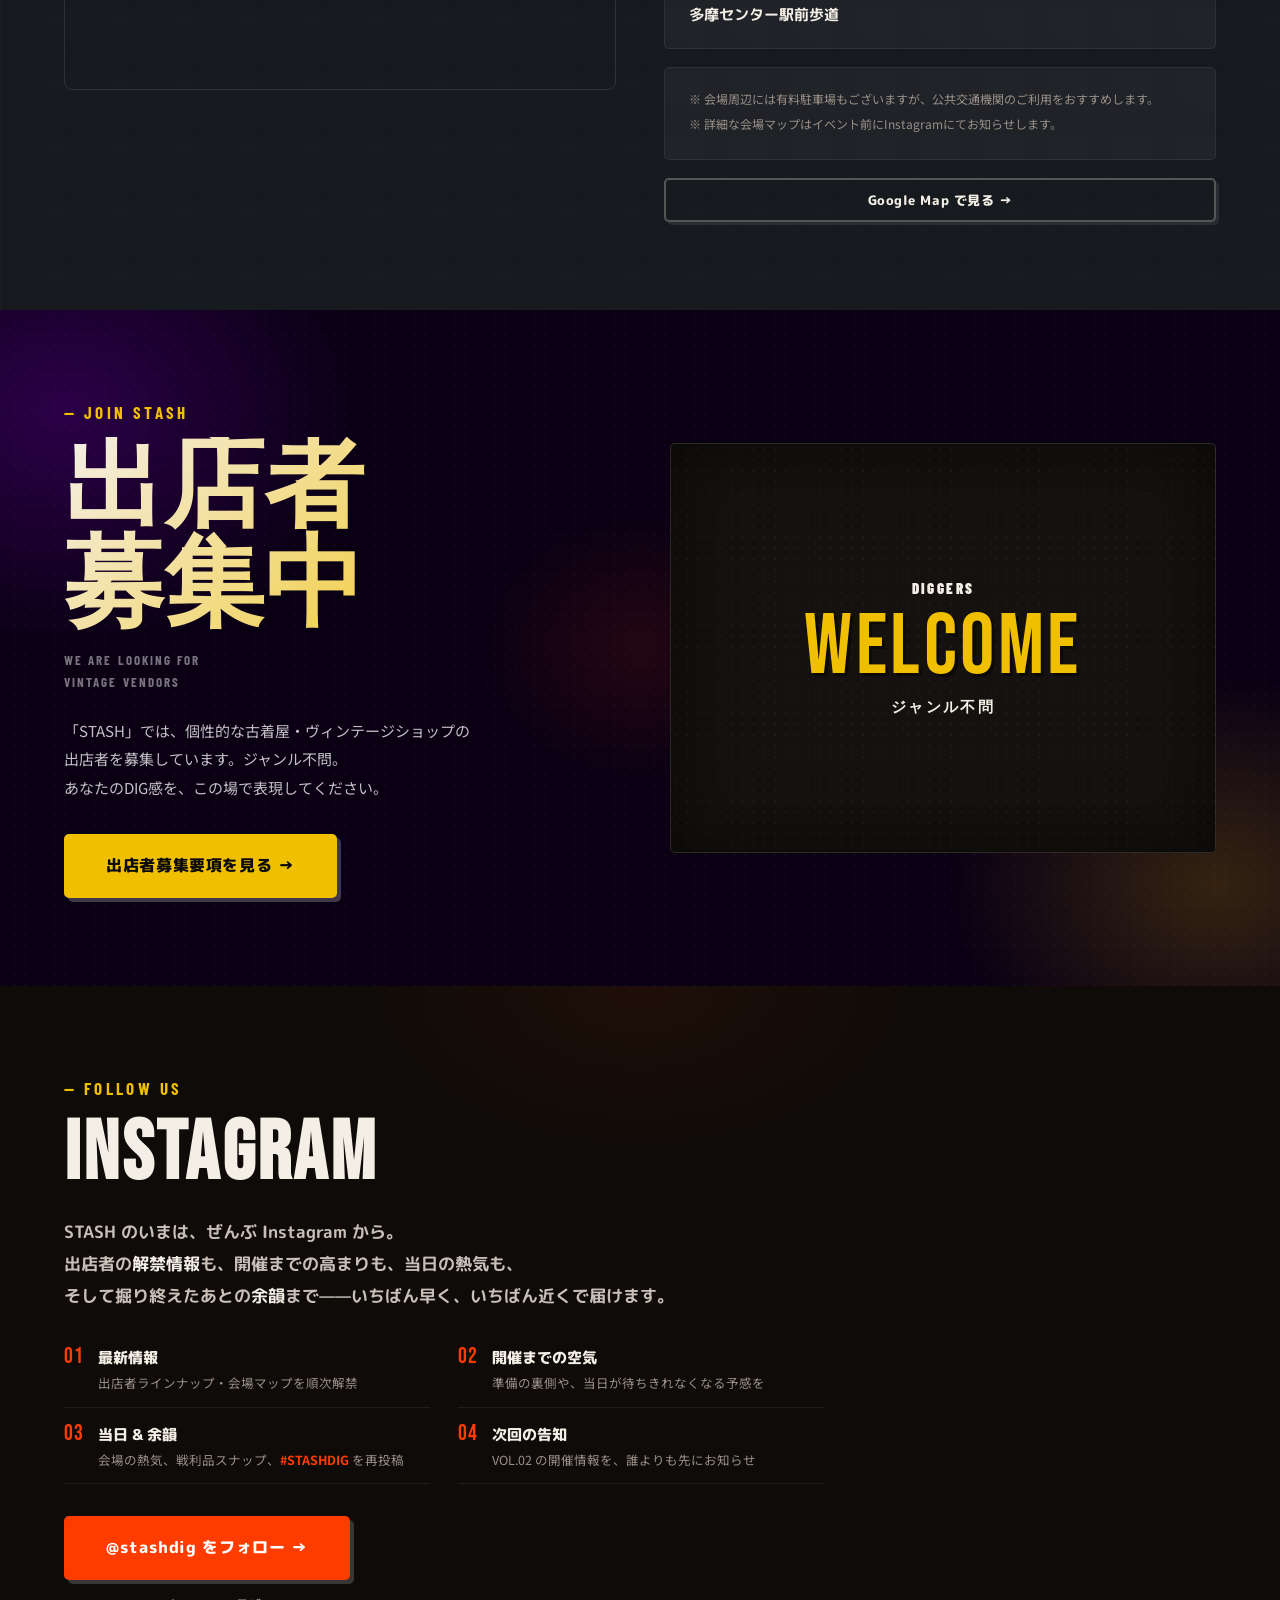
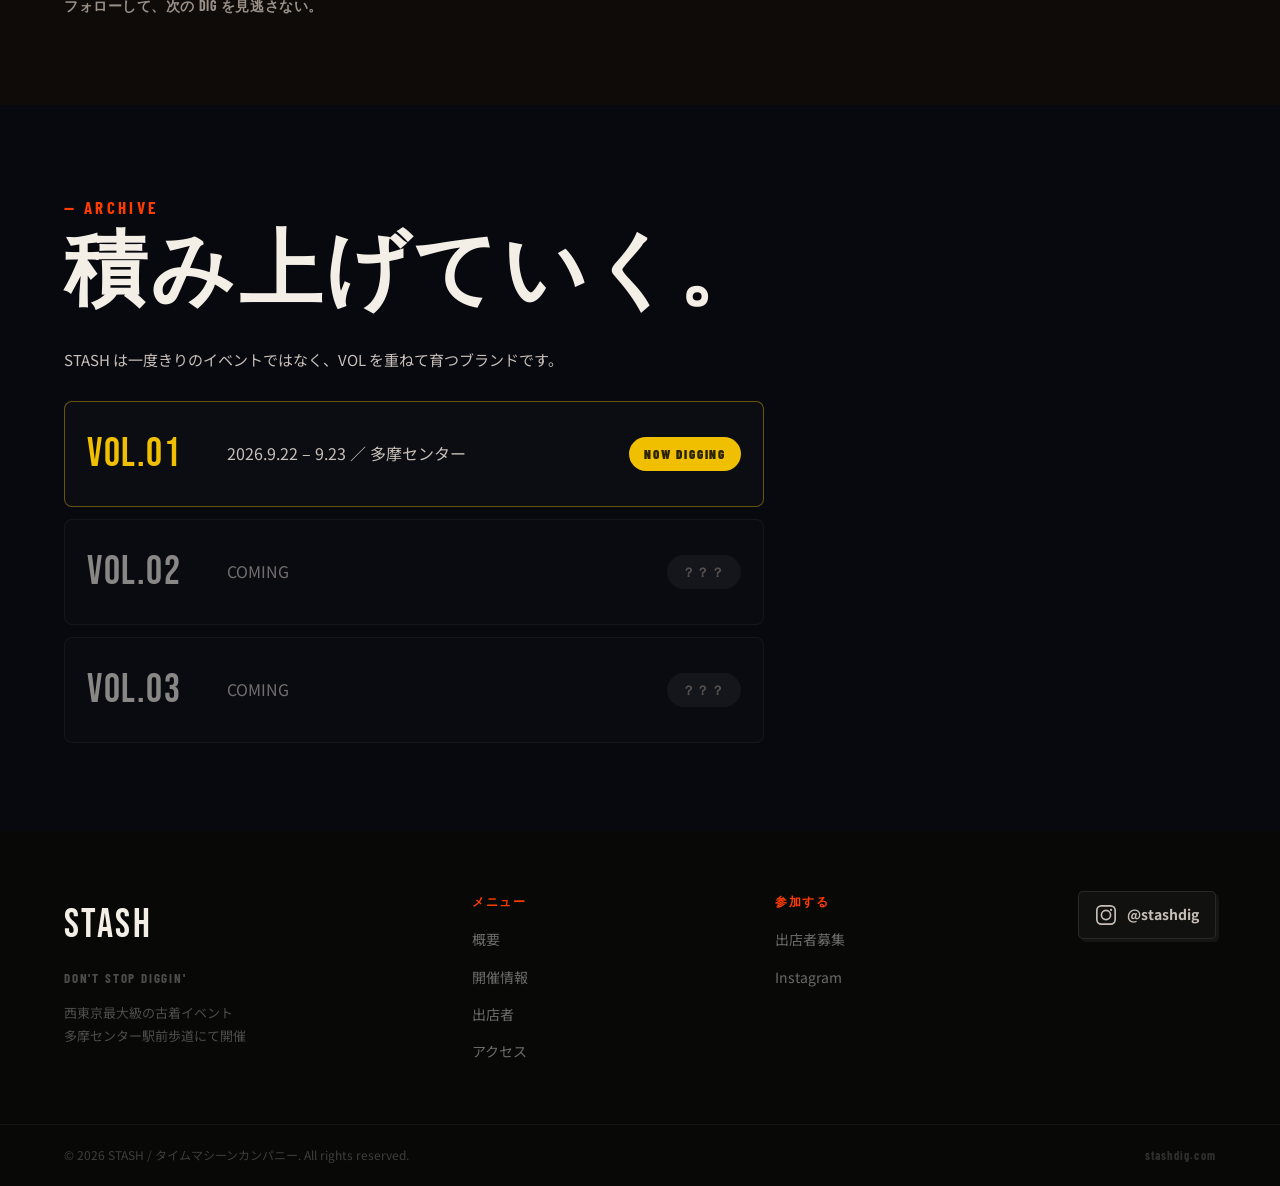
==== commit b07948e3: "DIG WALL: cipher/secret-phrase rework + matching styles" ====
--- a/index.html
+++ b/index.html
@@ -342,134 +342,162 @@
         <span class="dmleg"><i class="dmleg__dot dmleg__dot--locked"></i>未定ゾーン</span>
       </div>
 
-      <!-- the map -->
-      <div class="dig-map__grid reveal" id="dig-map" aria-label="発掘ゾーン マップ">
-
-        <button class="dm-plot dm-rot-a" type="button" data-dm="open" style="--dm:#FF3C00;">
-          <span class="dm-plot__face">
-            <span class="dm-plot__no">A-01</span>
-            <span class="dm-plot__cat">VINTAGE</span>
-            <span class="dm-plot__jp">年代物・一点もの</span>
-            <span class="dm-plot__dig">DIG ▸</span>
-          </span>
-          <span class="dm-plot__dug">
-            <span class="dm-plot__zone">VINTAGE ZONE</span>
-            <span class="dm-plot__txt">70s〜90s の一点ものが<br>眠っている予定のエリア。</span>
-            <span class="dm-plot__status">出店者は順次解禁</span>
-          </span>
-        </button>
-
-        <button class="dm-plot dm-rot-b" type="button" data-dm="open" style="--dm:#4A8A3A;">
-          <span class="dm-plot__face">
-            <span class="dm-plot__no">A-02</span>
-            <span class="dm-plot__cat">MILITARY</span>
-            <span class="dm-plot__jp">ミリタリー・ワーク</span>
-            <span class="dm-plot__dig">DIG ▸</span>
-          </span>
-          <span class="dm-plot__dug">
-            <span class="dm-plot__zone">MILITARY ZONE</span>
-            <span class="dm-plot__txt">実物・レプリカ・ワーク系。<br>タフな一着を掘り当てろ。</span>
-            <span class="dm-plot__status">出店者は順次解禁</span>
-          </span>
-        </button>
-
-        <button class="dm-plot dm-rot-c" type="button" data-dm="open" style="--dm:#00A8CC;">
-          <span class="dm-plot__face">
-            <span class="dm-plot__no">B-01</span>
-            <span class="dm-plot__cat">DENIM</span>
-            <span class="dm-plot__jp">デニム・ジーンズ</span>
-            <span class="dm-plot__dig">DIG ▸</span>
-          </span>
-          <span class="dm-plot__dug">
-            <span class="dm-plot__zone">DENIM ZONE</span>
-            <span class="dm-plot__txt">ヴィンテージデニムから<br>古着ジーンズまで。</span>
-            <span class="dm-plot__status">出店者は順次解禁</span>
-          </span>
-        </button>
-
-        <button class="dm-plot dm-rot-b" type="button" data-dm="open" style="--dm:#CC2060;">
-          <span class="dm-plot__face">
-            <span class="dm-plot__no">B-02</span>
-            <span class="dm-plot__cat">BAND / ROCK</span>
-            <span class="dm-plot__jp">バンドT・ロックT</span>
-            <span class="dm-plot__dig">DIG ▸</span>
-          </span>
-          <span class="dm-plot__dug">
-            <span class="dm-plot__zone">BAND ZONE</span>
-            <span class="dm-plot__txt">バンT、ムービーT、<br>プリントものが集まる予定。</span>
-            <span class="dm-plot__status">出店者は順次解禁</span>
-          </span>
-        </button>
-
-        <button class="dm-plot dm-rot-a" type="button" data-dm="open" style="--dm:#F0C000;">
-          <span class="dm-plot__face">
-            <span class="dm-plot__no">C-01</span>
-            <span class="dm-plot__cat">SPORTS</span>
-            <span class="dm-plot__jp">スポーツ・スウェット</span>
-            <span class="dm-plot__dig">DIG ▸</span>
-          </span>
-          <span class="dm-plot__dug">
-            <span class="dm-plot__zone">SPORTS ZONE</span>
-            <span class="dm-plot__txt">カレッジ、スウェット、<br>ジャージ系のDIGスポット。</span>
-            <span class="dm-plot__status">出店者は順次解禁</span>
-          </span>
-        </button>
-
-        <button class="dm-plot dm-rot-c" type="button" data-dm="open" style="--dm:#8A6ACA;">
-          <span class="dm-plot__face">
-            <span class="dm-plot__no">C-02</span>
-            <span class="dm-plot__cat">SMALL / 雑貨</span>
-            <span class="dm-plot__jp">小物・アクセ・雑貨</span>
-            <span class="dm-plot__dig">DIG ▸</span>
-          </span>
-          <span class="dm-plot__dug">
-            <span class="dm-plot__zone">SMALL GOODS</span>
-            <span class="dm-plot__txt">バッグ、帽子、アクセ。<br>差し色になる小物たち。</span>
-            <span class="dm-plot__status">出店者は順次解禁</span>
-          </span>
-        </button>
-
-        <button class="dm-plot dm-rot-b" type="button" data-dm="soon" style="--dm:#2BB3AD;">
-          <span class="dm-plot__face">
-            <span class="dm-plot__no">D-01</span>
-            <span class="dm-plot__cat">RECORD / ZINE</span>
-            <span class="dm-plot__jp">レコード・カルチャー</span>
-            <span class="dm-plot__dig">調整中</span>
-          </span>
-          <span class="dm-plot__dug">
-            <span class="dm-plot__zone">まだ掘れない</span>
-            <span class="dm-plot__txt">レコードやZINEのゾーンは<br>現在 調整中。やるかも。</span>
-            <span class="dm-plot__status">解禁をお楽しみに</span>
-          </span>
-        </button>
-
-        <button class="dm-plot dm-rot-a" type="button" data-dm="locked">
-          <span class="dm-plot__face">
-            <span class="dm-plot__no">？-？？</span>
-            <span class="dm-plot__cat">？？？</span>
-            <span class="dm-plot__jp">未定ゾーン</span>
-            <span class="dm-plot__dig">LOCKED</span>
-          </span>
-          <span class="dm-plot__dug">
-            <span class="dm-plot__zone">COMING</span>
-            <span class="dm-plot__txt">場所もジャンルも、これから。<br>次に来たとき、増えてるかも。</span>
-            <span class="dm-plot__status">？？？</span>
-          </span>
-        </button>
-
-        <button class="dm-plot dm-rot-c" type="button" data-dm="locked">
-          <span class="dm-plot__face">
-            <span class="dm-plot__no">？-？？</span>
-            <span class="dm-plot__cat">？？？</span>
-            <span class="dm-plot__jp">未定ゾーン</span>
-            <span class="dm-plot__dig">LOCKED</span>
-          </span>
-          <span class="dm-plot__dug">
-            <span class="dm-plot__zone">COMING</span>
-            <span class="dm-plot__txt">フード？ DJ？ ワークショップ？<br>仕込み中の何かが入る場所。</span>
-            <span class="dm-plot__status">？？？</span>
-          </span>
-        </button>
+      <!-- the map — two DIG sliders, stacked (grows as zones are added) -->
+      <div class="dig-map__sliders" id="dig-map">
+
+        <!-- Slider 1 — diggable now -->
+        <div class="dm-slider reveal">
+          <div class="dm-slider__head">
+            <span class="dm-slider__title"><i class="dmleg__dot dmleg__dot--open"></i>掘れるゾーン<small>NOW DIGGING</small></span>
+            <div class="dm-slider__nav">
+              <button class="dm-arrow" type="button" data-dir="-1" aria-label="前のゾーンへ">‹</button>
+              <button class="dm-arrow" type="button" data-dir="1" aria-label="次のゾーンへ">›</button>
+            </div>
+          </div>
+          <div class="dm-track" aria-label="掘れる発掘ゾーン">
+
+            <button class="dm-plot dm-rot-a" type="button" data-dm="open">
+              <span class="dm-plot__face">
+                <span class="dm-plot__no">A-01</span>
+                <span class="dm-plot__cat">VINTAGE</span>
+                <span class="dm-plot__jp">年代物・一点もの</span>
+                <span class="dm-plot__dig">DIG ▸</span>
+              </span>
+              <span class="dm-plot__dug">
+                <span class="dm-plot__zone">VINTAGE ZONE</span>
+                <span class="dm-plot__txt">70s〜90s の一点ものが<br>眠っている予定のエリア。</span>
+                <span class="dm-plot__status">出店者は順次解禁</span>
+              </span>
+            </button>
+
+            <button class="dm-plot dm-rot-b" type="button" data-dm="open">
+              <span class="dm-plot__face">
+                <span class="dm-plot__no">A-02</span>
+                <span class="dm-plot__cat">MILITARY</span>
+                <span class="dm-plot__jp">ミリタリー・ワーク</span>
+                <span class="dm-plot__dig">DIG ▸</span>
+              </span>
+              <span class="dm-plot__dug">
+                <span class="dm-plot__zone">MILITARY ZONE</span>
+                <span class="dm-plot__txt">実物・レプリカ・ワーク系。<br>タフな一着を掘り当てろ。</span>
+                <span class="dm-plot__status">出店者は順次解禁</span>
+              </span>
+            </button>
+
+            <button class="dm-plot dm-rot-c" type="button" data-dm="open">
+              <span class="dm-plot__face">
+                <span class="dm-plot__no">B-01</span>
+                <span class="dm-plot__cat">DENIM</span>
+                <span class="dm-plot__jp">デニム・ジーンズ</span>
+                <span class="dm-plot__dig">DIG ▸</span>
+              </span>
+              <span class="dm-plot__dug">
+                <span class="dm-plot__zone">DENIM ZONE</span>
+                <span class="dm-plot__txt">ヴィンテージデニムから<br>古着ジーンズまで。</span>
+                <span class="dm-plot__status">出店者は順次解禁</span>
+              </span>
+            </button>
+
+            <button class="dm-plot dm-rot-b" type="button" data-dm="open">
+              <span class="dm-plot__face">
+                <span class="dm-plot__no">B-02</span>
+                <span class="dm-plot__cat">BAND / ROCK</span>
+                <span class="dm-plot__jp">バンドT・ロックT</span>
+                <span class="dm-plot__dig">DIG ▸</span>
+              </span>
+              <span class="dm-plot__dug">
+                <span class="dm-plot__zone">BAND ZONE</span>
+                <span class="dm-plot__txt">バンT、ムービーT、<br>プリントものが集まる予定。</span>
+                <span class="dm-plot__status">出店者は順次解禁</span>
+              </span>
+            </button>
+
+            <button class="dm-plot dm-rot-a" type="button" data-dm="open">
+              <span class="dm-plot__face">
+                <span class="dm-plot__no">C-01</span>
+                <span class="dm-plot__cat">SPORTS</span>
+                <span class="dm-plot__jp">スポーツ・スウェット</span>
+                <span class="dm-plot__dig">DIG ▸</span>
+              </span>
+              <span class="dm-plot__dug">
+                <span class="dm-plot__zone">SPORTS ZONE</span>
+                <span class="dm-plot__txt">カレッジ、スウェット、<br>ジャージ系のDIGスポット。</span>
+                <span class="dm-plot__status">出店者は順次解禁</span>
+              </span>
+            </button>
+
+            <button class="dm-plot dm-rot-c" type="button" data-dm="open">
+              <span class="dm-plot__face">
+                <span class="dm-plot__no">C-02</span>
+                <span class="dm-plot__cat">SMALL / 雑貨</span>
+                <span class="dm-plot__jp">小物・アクセ・雑貨</span>
+                <span class="dm-plot__dig">DIG ▸</span>
+              </span>
+              <span class="dm-plot__dug">
+                <span class="dm-plot__zone">SMALL GOODS</span>
+                <span class="dm-plot__txt">バッグ、帽子、アクセ。<br>差し色になる小物たち。</span>
+                <span class="dm-plot__status">出店者は順次解禁</span>
+              </span>
+            </button>
+
+          </div>
+        </div>
+
+        <!-- Slider 2 — coming / undecided -->
+        <div class="dm-slider reveal">
+          <div class="dm-slider__head">
+            <span class="dm-slider__title"><i class="dmleg__dot dmleg__dot--soon"></i>これから増えるゾーン<small>COMING</small></span>
+            <div class="dm-slider__nav">
+              <button class="dm-arrow" type="button" data-dir="-1" aria-label="前のゾーンへ">‹</button>
+              <button class="dm-arrow" type="button" data-dir="1" aria-label="次のゾーンへ">›</button>
+            </div>
+          </div>
+          <div class="dm-track" aria-label="解禁待ち・未定ゾーン">
+
+            <button class="dm-plot dm-rot-b" type="button" data-dm="soon">
+              <span class="dm-plot__face">
+                <span class="dm-plot__no">D-01</span>
+                <span class="dm-plot__cat">RECORD / ZINE</span>
+                <span class="dm-plot__jp">レコード・カルチャー</span>
+                <span class="dm-plot__dig">調整中</span>
+              </span>
+              <span class="dm-plot__dug">
+                <span class="dm-plot__zone">まだ掘れない</span>
+                <span class="dm-plot__txt">レコードやZINEのゾーンは<br>現在 調整中。やるかも。</span>
+                <span class="dm-plot__status">解禁をお楽しみに</span>
+              </span>
+            </button>
+
+            <button class="dm-plot dm-rot-a" type="button" data-dm="locked">
+              <span class="dm-plot__face">
+                <span class="dm-plot__no">？-？？</span>
+                <span class="dm-plot__cat">？？？</span>
+                <span class="dm-plot__jp">未定ゾーン</span>
+                <span class="dm-plot__dig">LOCKED</span>
+              </span>
+              <span class="dm-plot__dug">
+                <span class="dm-plot__zone">COMING</span>
+                <span class="dm-plot__txt">場所もジャンルも、これから。<br>次に来たとき、増えてるかも。</span>
+                <span class="dm-plot__status">？？？</span>
+              </span>
+            </button>
+
+            <button class="dm-plot dm-rot-c" type="button" data-dm="locked">
+              <span class="dm-plot__face">
+                <span class="dm-plot__no">？-？？</span>
+                <span class="dm-plot__cat">？？？</span>
+                <span class="dm-plot__jp">未定ゾーン</span>
+                <span class="dm-plot__dig">LOCKED</span>
+              </span>
+              <span class="dm-plot__dug">
+                <span class="dm-plot__zone">COMING</span>
+                <span class="dm-plot__txt">フード？ DJ？ ワークショップ？<br>仕込み中の何かが入る場所。</span>
+                <span class="dm-plot__status">？？？</span>
+              </span>
+            </button>
+
+          </div>
+        </div>
 
       </div>
 
--- a/style.css
+++ b/style.css
@@ -1195,9 +1195,35 @@
 .dmleg__dot--soon   { background: var(--yellow); }
 .dmleg__dot--locked { background: transparent; border: 1px dashed rgba(255,255,255,.4); border-radius: 3px; }
 
-/* the map — dig plots arranged like a site grid */
-.dig-map__grid {
-  display: grid; grid-template-columns: repeat(3, 1fr); gap: 12px;
+/* the map — two DIG sliders, stacked (grows as zones are added) */
+.dig-map__sliders { display: grid; gap: 26px; }
+.dm-slider__head {
+  display: flex; justify-content: space-between; align-items: center;
+  gap: 12px; margin-bottom: 10px;
+}
+.dm-slider__title {
+  display: inline-flex; align-items: center; gap: 9px;
+  font-family: var(--ff-sub); font-weight: 900; letter-spacing: .06em;
+  font-size: 15px; color: var(--white); text-transform: uppercase;
+}
+.dm-slider__title small {
+  font-family: var(--ff-sub); font-weight: 700; font-size: 11px;
+  letter-spacing: .14em; color: var(--text-mid);
+}
+.dm-slider__nav { display: flex; gap: 7px; flex-shrink: 0; }
+.dm-arrow {
+  width: 34px; height: 34px; border-radius: 50%; cursor: pointer;
+  border: 1px solid rgba(255,255,255,.18); background: rgba(255,255,255,.04);
+  color: var(--white); font-size: 19px; line-height: 1; padding: 0 0 2px;
+  display: flex; align-items: center; justify-content: center;
+  transition: background .15s, border-color .15s, transform .1s;
+}
+.dm-arrow:hover { background: rgba(255,255,255,.10); border-color: rgba(255,255,255,.32); }
+.dm-arrow:active { transform: scale(.92); }
+
+.dm-track {
+  display: flex; gap: 14px; overflow-x: auto; scroll-behavior: smooth;
+  scroll-snap-type: x mandatory; scroll-padding: 16px;
   padding: 16px; border-radius: var(--radius-lg);
   background:
     repeating-linear-gradient(0deg,   transparent 0 39px, rgba(255,255,255,.035) 39px 40px),
@@ -1205,10 +1231,15 @@
     #0A0908;
   border: 1px solid rgba(255,255,255,.08);
   box-shadow: inset 0 0 80px rgba(0,0,0,.5);
-}
+  scrollbar-width: thin; scrollbar-color: rgba(255,255,255,.18) transparent;
+}
+.dm-track::-webkit-scrollbar { height: 8px; }
+.dm-track::-webkit-scrollbar-thumb { background: rgba(255,255,255,.16); border-radius: 100px; }
+.dm-track::-webkit-scrollbar-track { background: transparent; }
 
 .dm-plot {
-  position: relative; aspect-ratio: 1; border: 0; padding: 0; cursor: pointer; background: transparent;
+  position: relative; flex: 0 0 clamp(150px, 44vw, 184px); aspect-ratio: 1;
+  scroll-snap-align: start; border: 0; padding: 0; cursor: pointer; background: transparent;
   perspective: 800px; font-family: var(--ff-sub);
 }
 .dm-rot-a { transform: rotate(-1.5deg); }
@@ -1291,7 +1322,8 @@
 .dm-meter__note strong { color: var(--white); font-weight: 800; }
 
 @media (max-width: 560px) {
-  .dig-map__grid { grid-template-columns: repeat(2, 1fr); padding: 12px; gap: 10px; }
+  .dm-track { padding: 12px; gap: 10px; }
+  .dm-plot { flex-basis: clamp(140px, 60vw, 168px); }
 }
 
 /* =========================================================
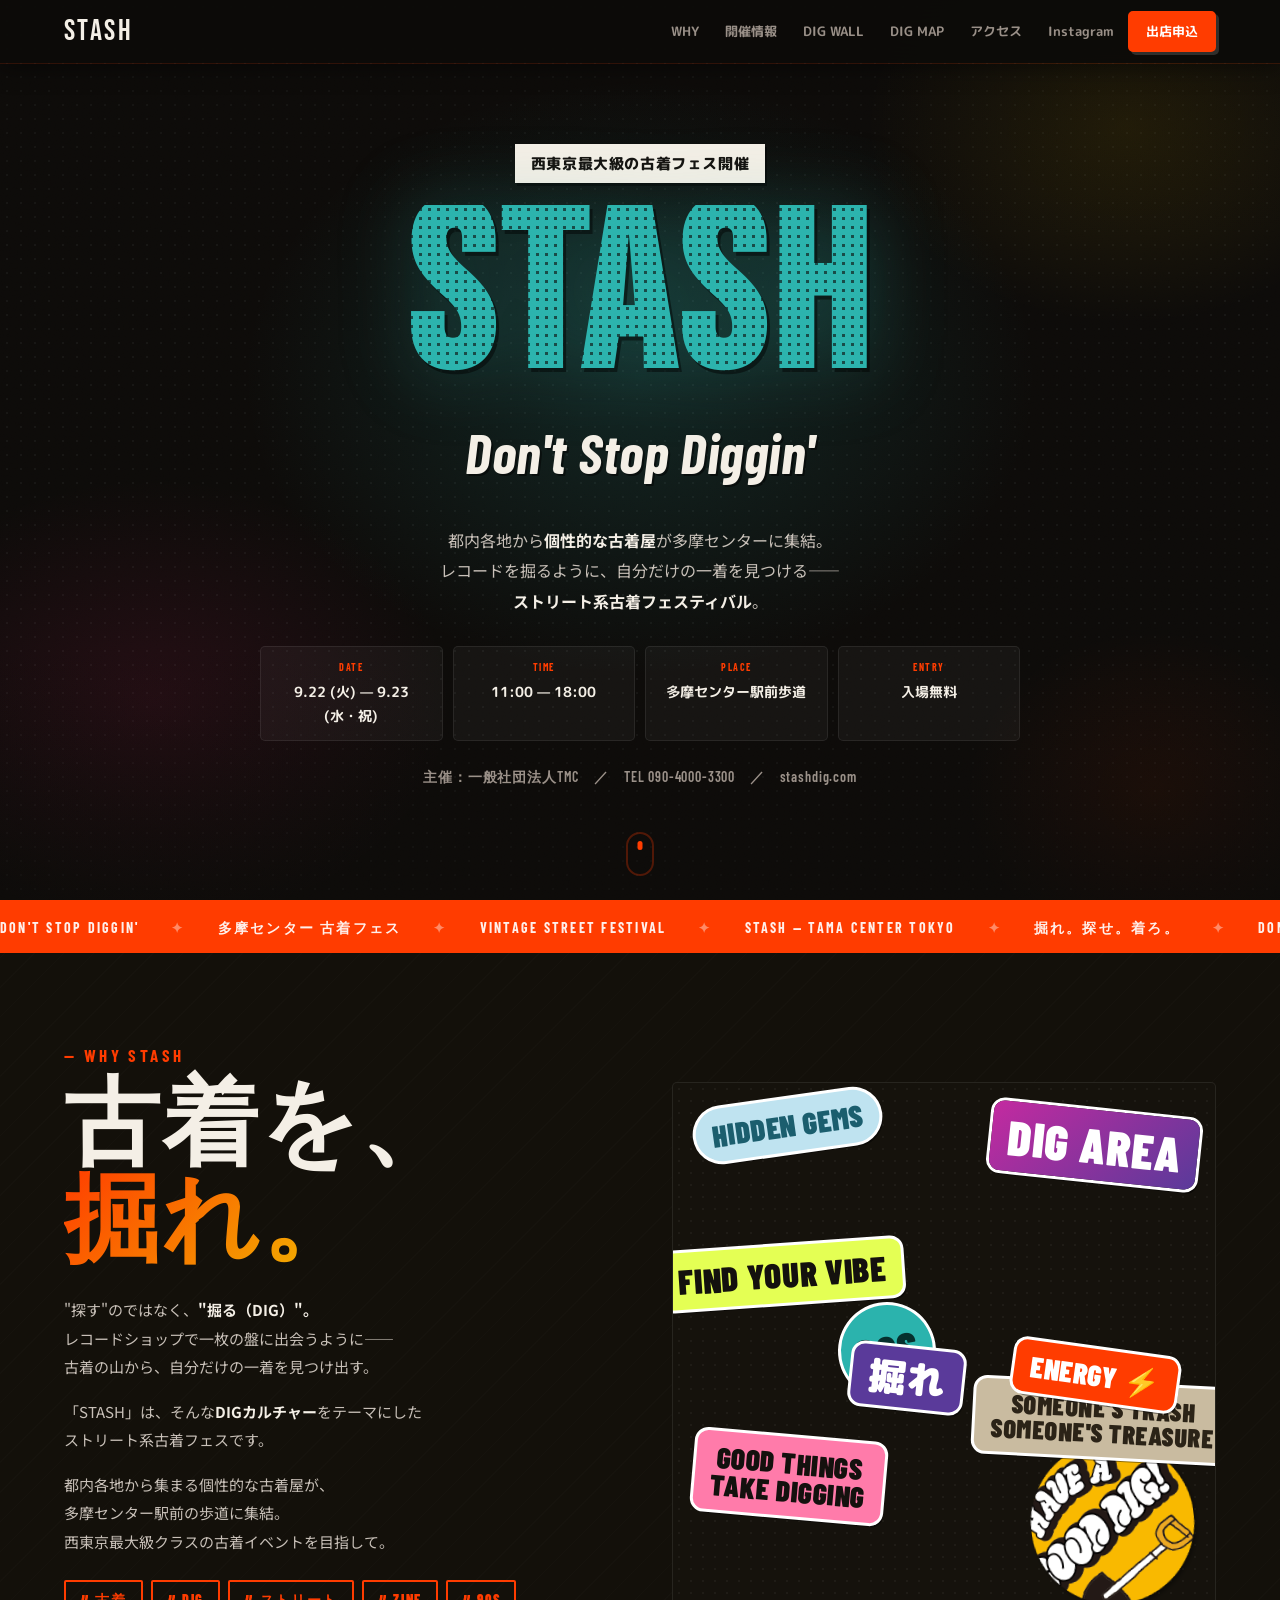
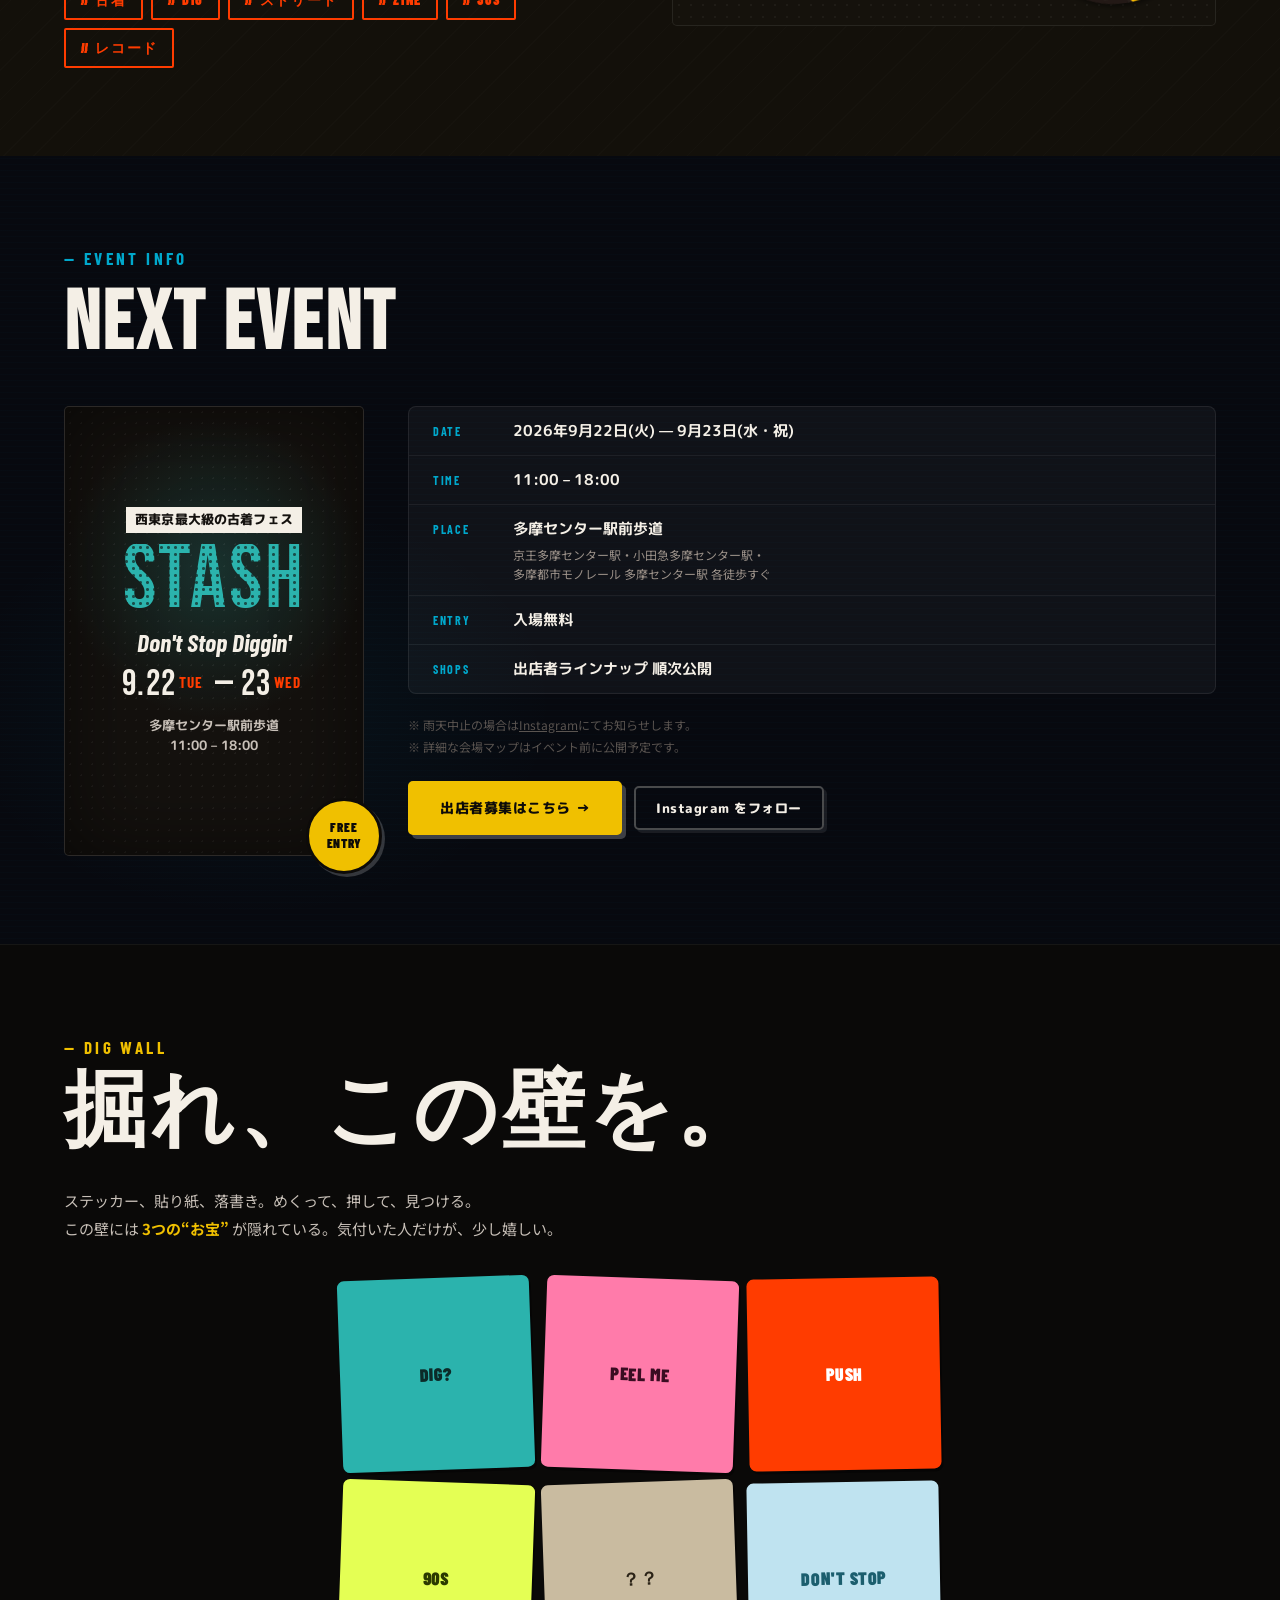
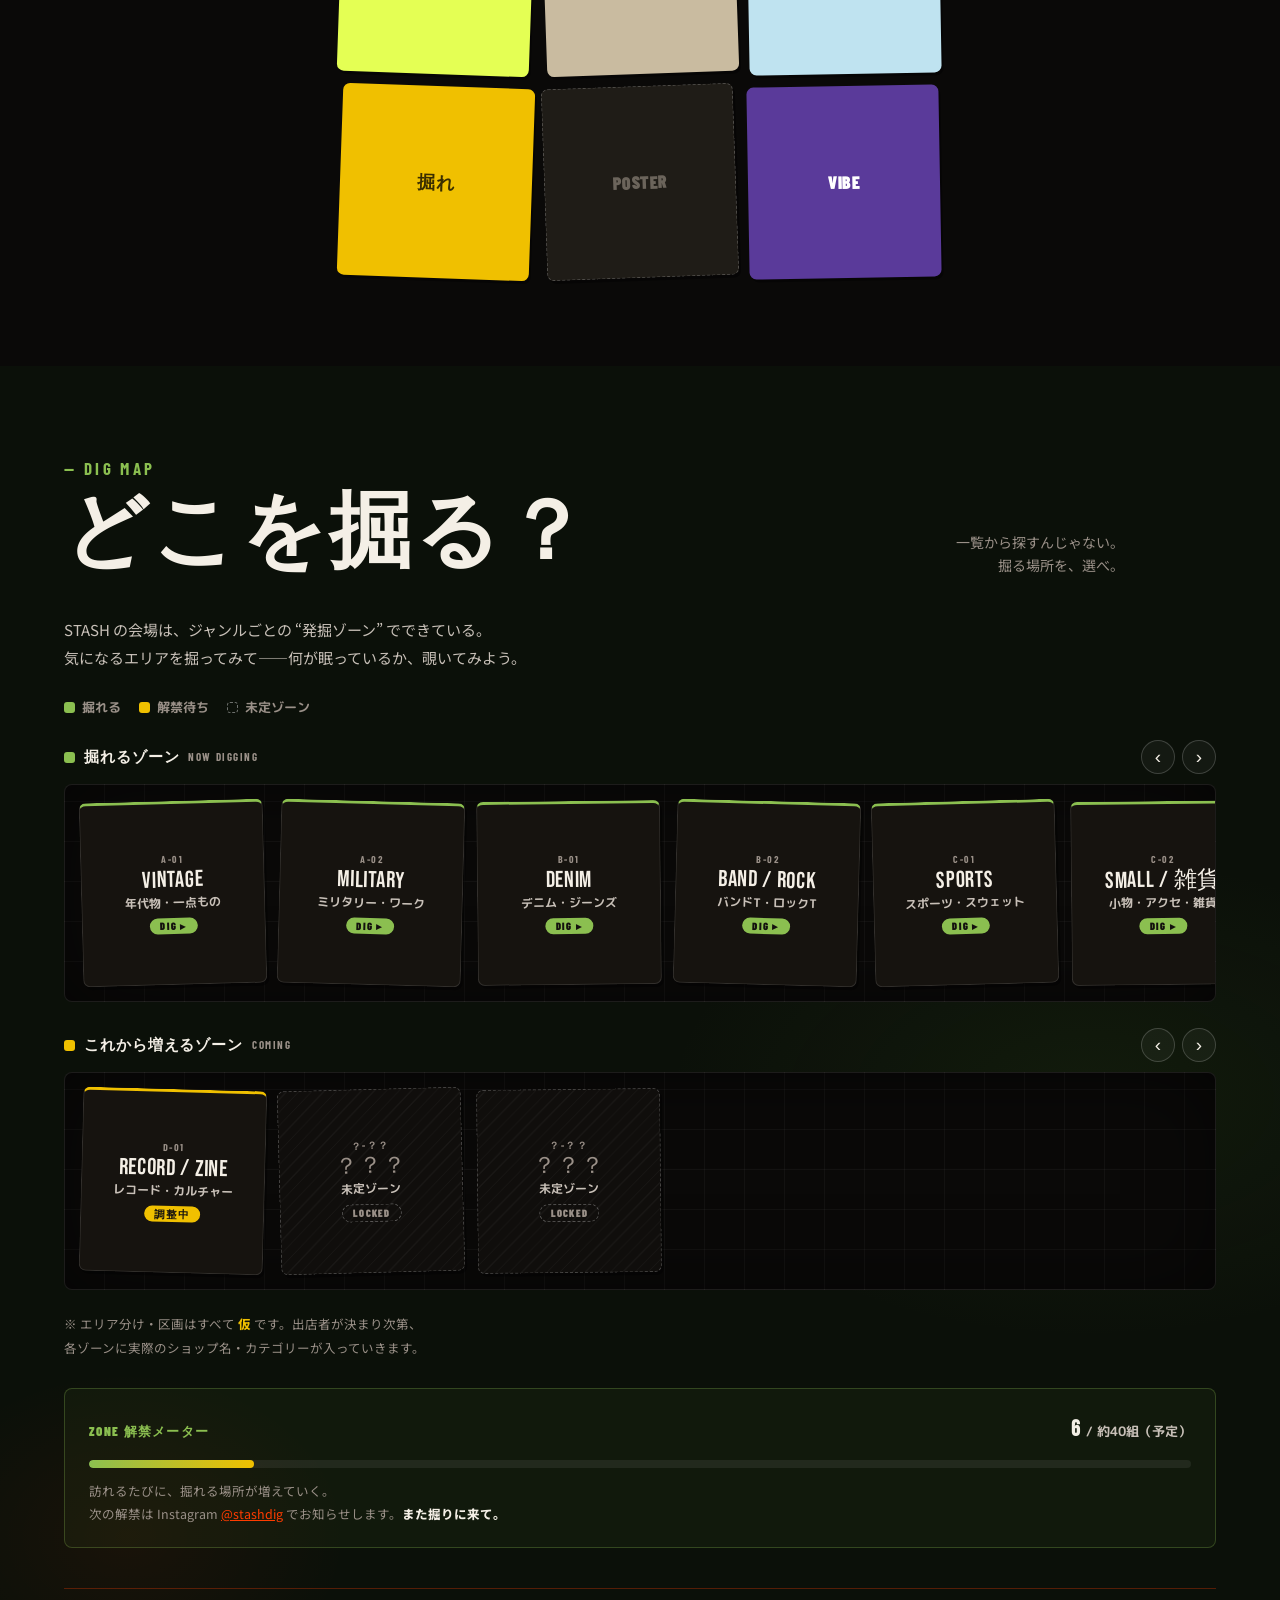
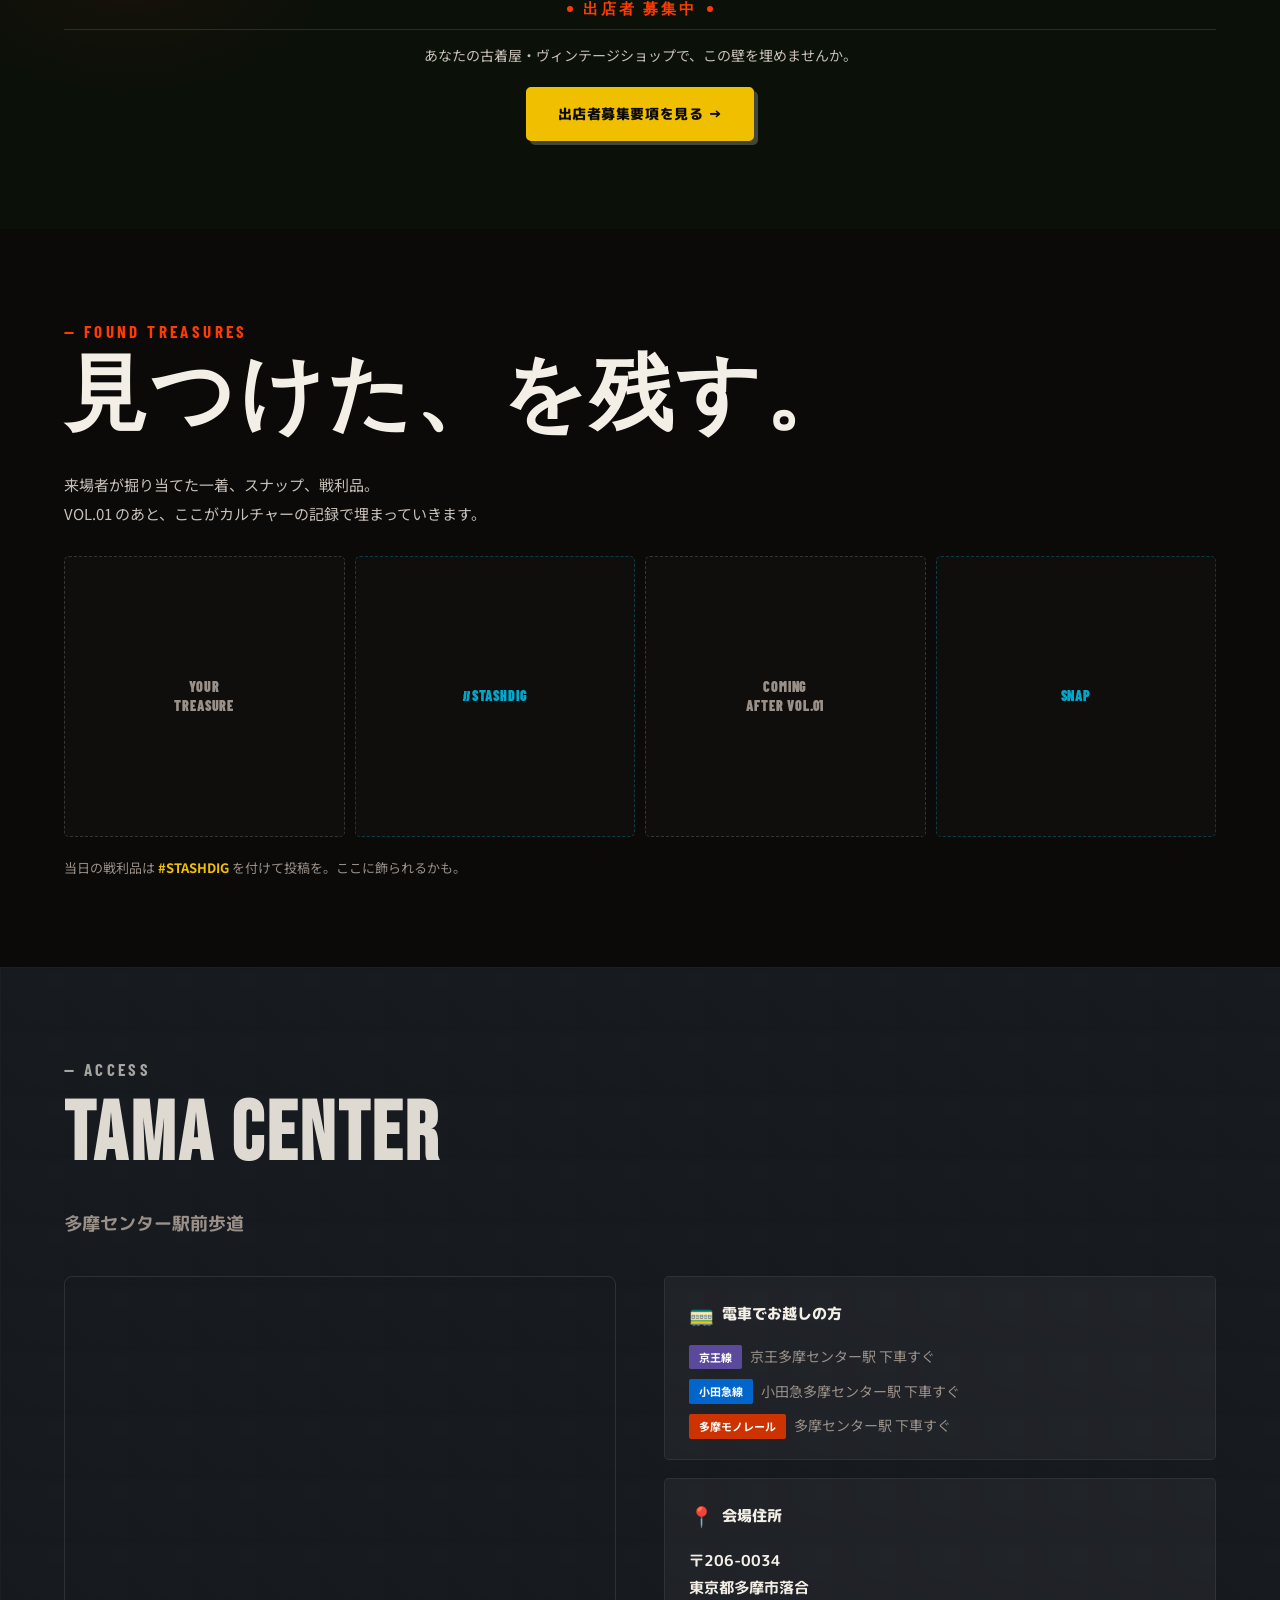
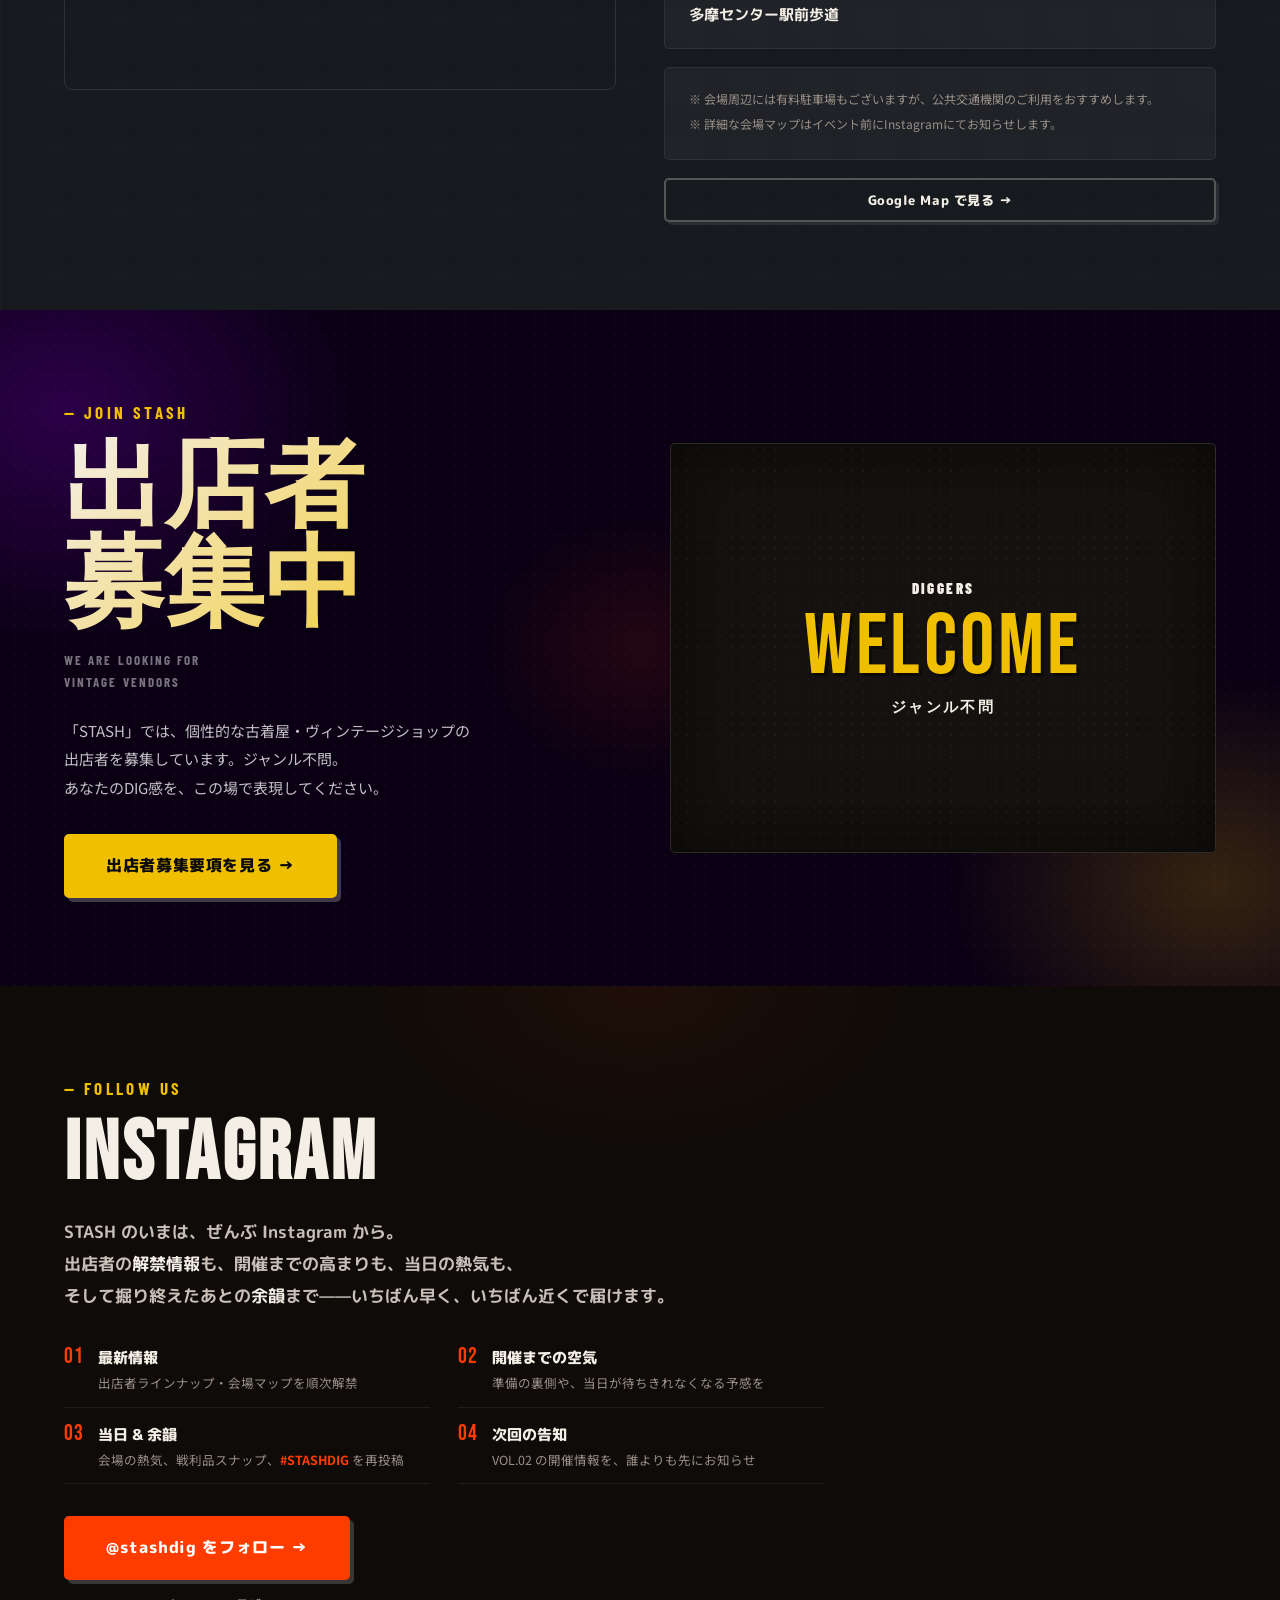
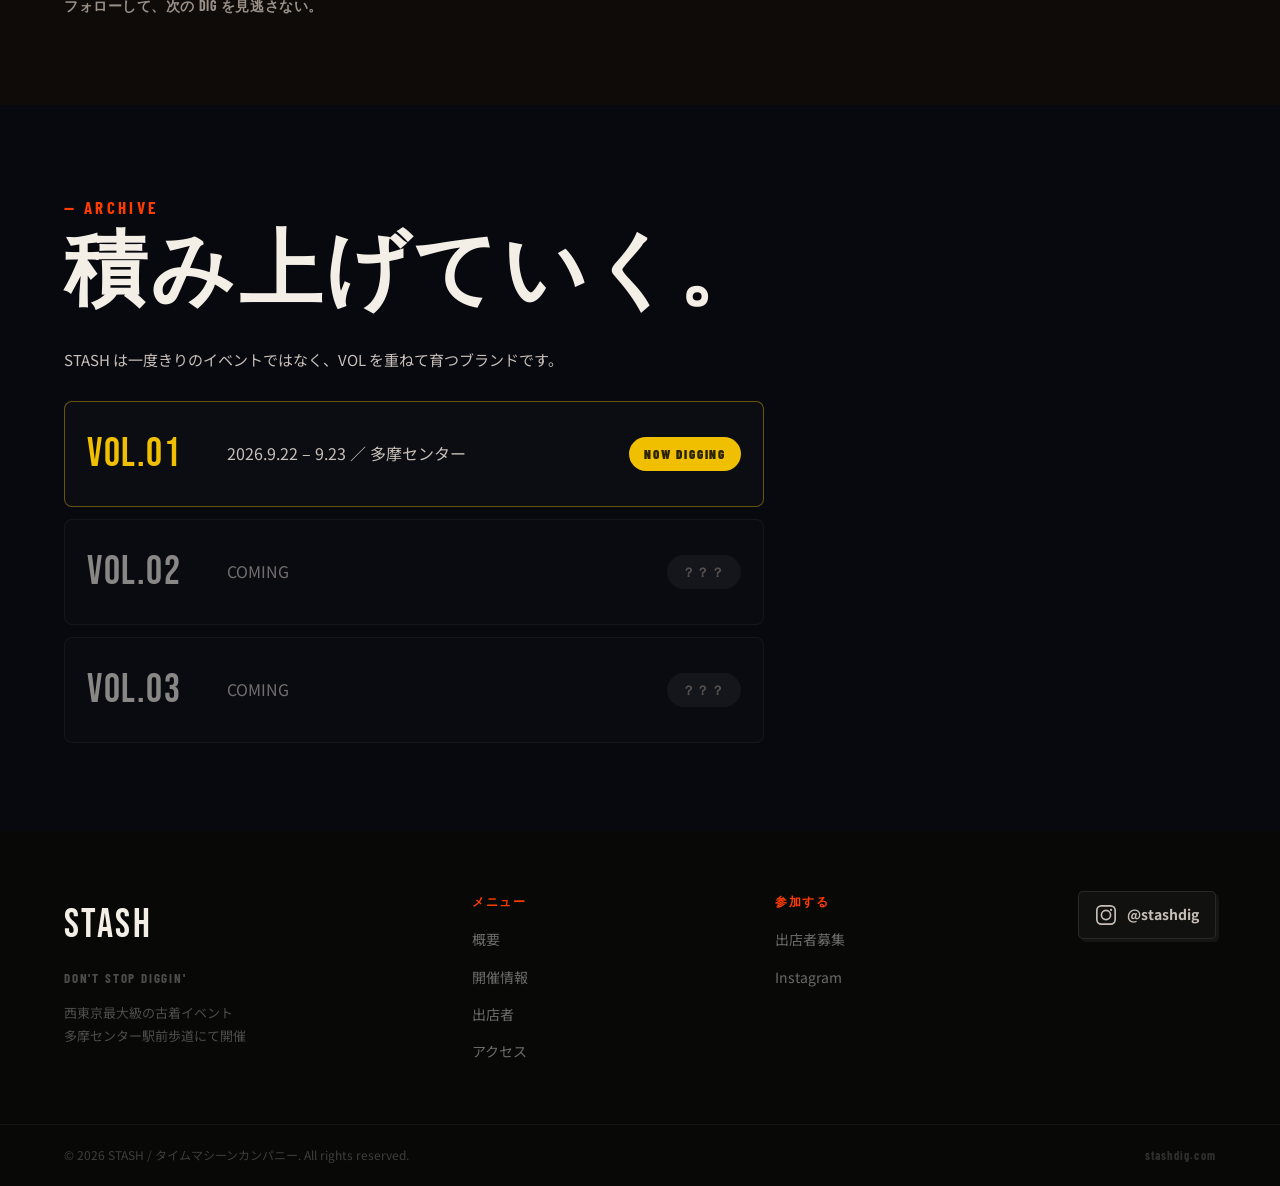
==== commit da24fe43: "DIG MAP: status-consistent frame colors + two stacked DIG sliders; drop WHY collage tape stripe Co-A" ====
--- a/index.html
+++ b/index.html
@@ -189,7 +189,6 @@
             <span class="sbomb sb-90s" data-img="90s">90s</span>
             <span class="sbomb sb-hore" data-img="hore">掘れ</span>
           </div>
-          <div class="tape-stripe"></div>
         </div>
 
       </div>
--- a/style.css
+++ b/style.css
@@ -519,13 +519,6 @@
 }
 @keyframes float-bob { 0%, 100% { transform: rotate(8deg) translateY(0); } 50% { transform: rotate(8deg) translateY(-14px); } }
 
-.tape-stripe {
-  position: absolute; top: 20px; left: -10px;
-  width: calc(100% + 20px); height: 4px;
-  background: linear-gradient(90deg, var(--orange) 0%, var(--yellow) 50%, var(--orange) 100%);
-  opacity: .45; border-radius: 3px; pointer-events: none;
-}
-
 @media (max-width: 900px) {
   .about__inner { grid-template-columns: 1fr; gap: 48px; }
   /* Move TMC character to bottom-left of section on SP */
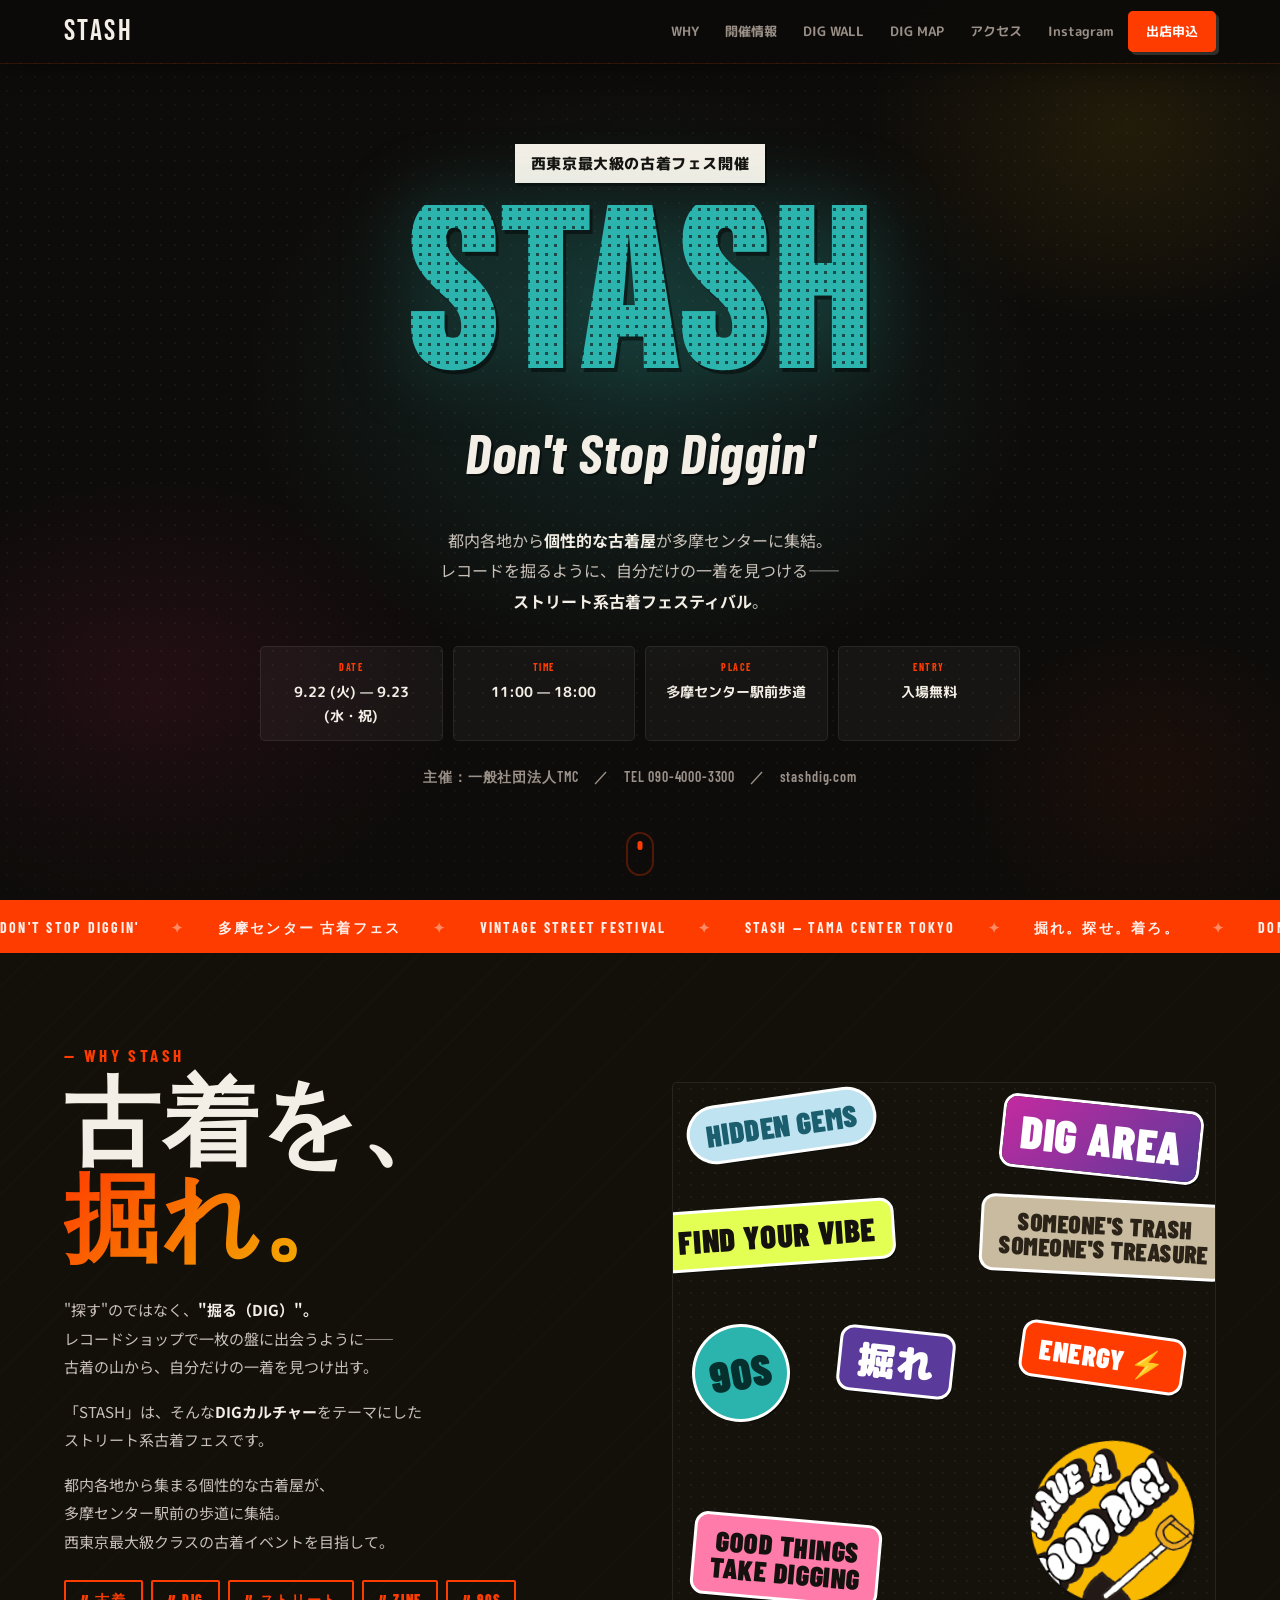
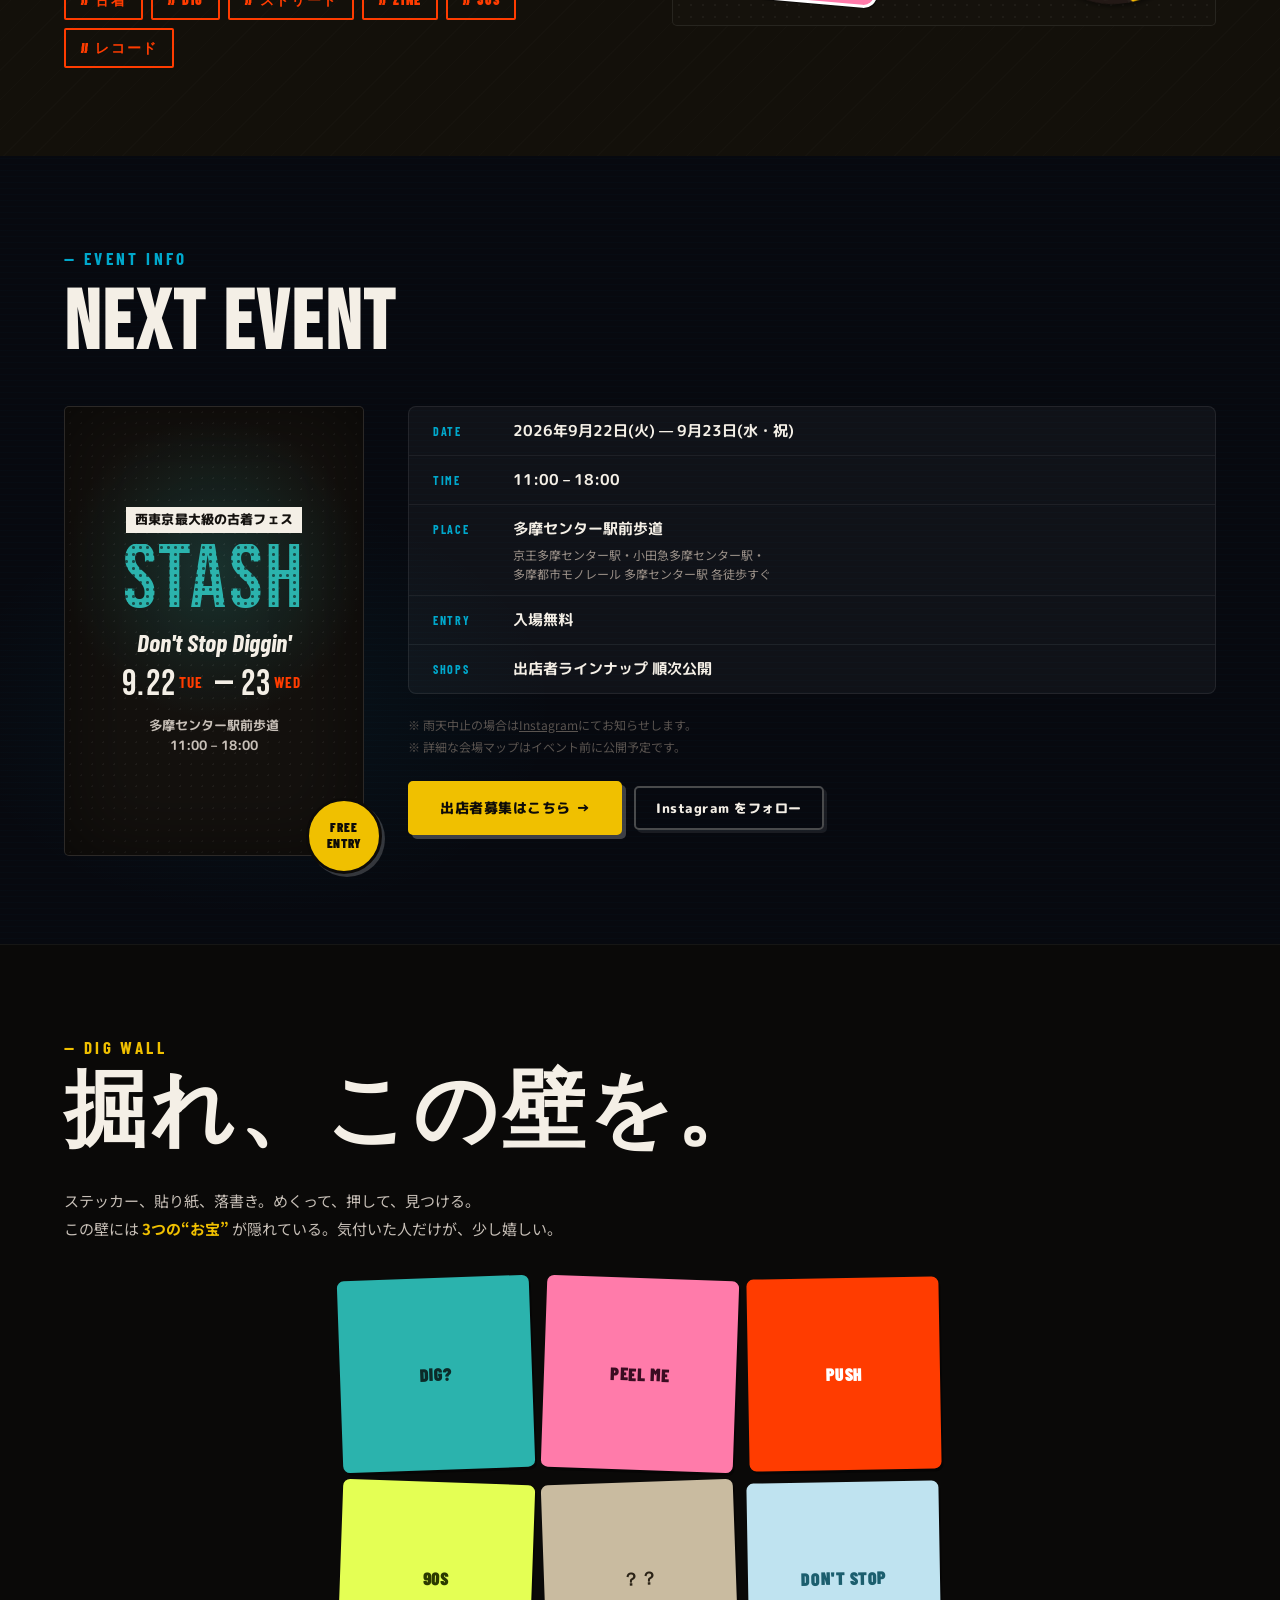
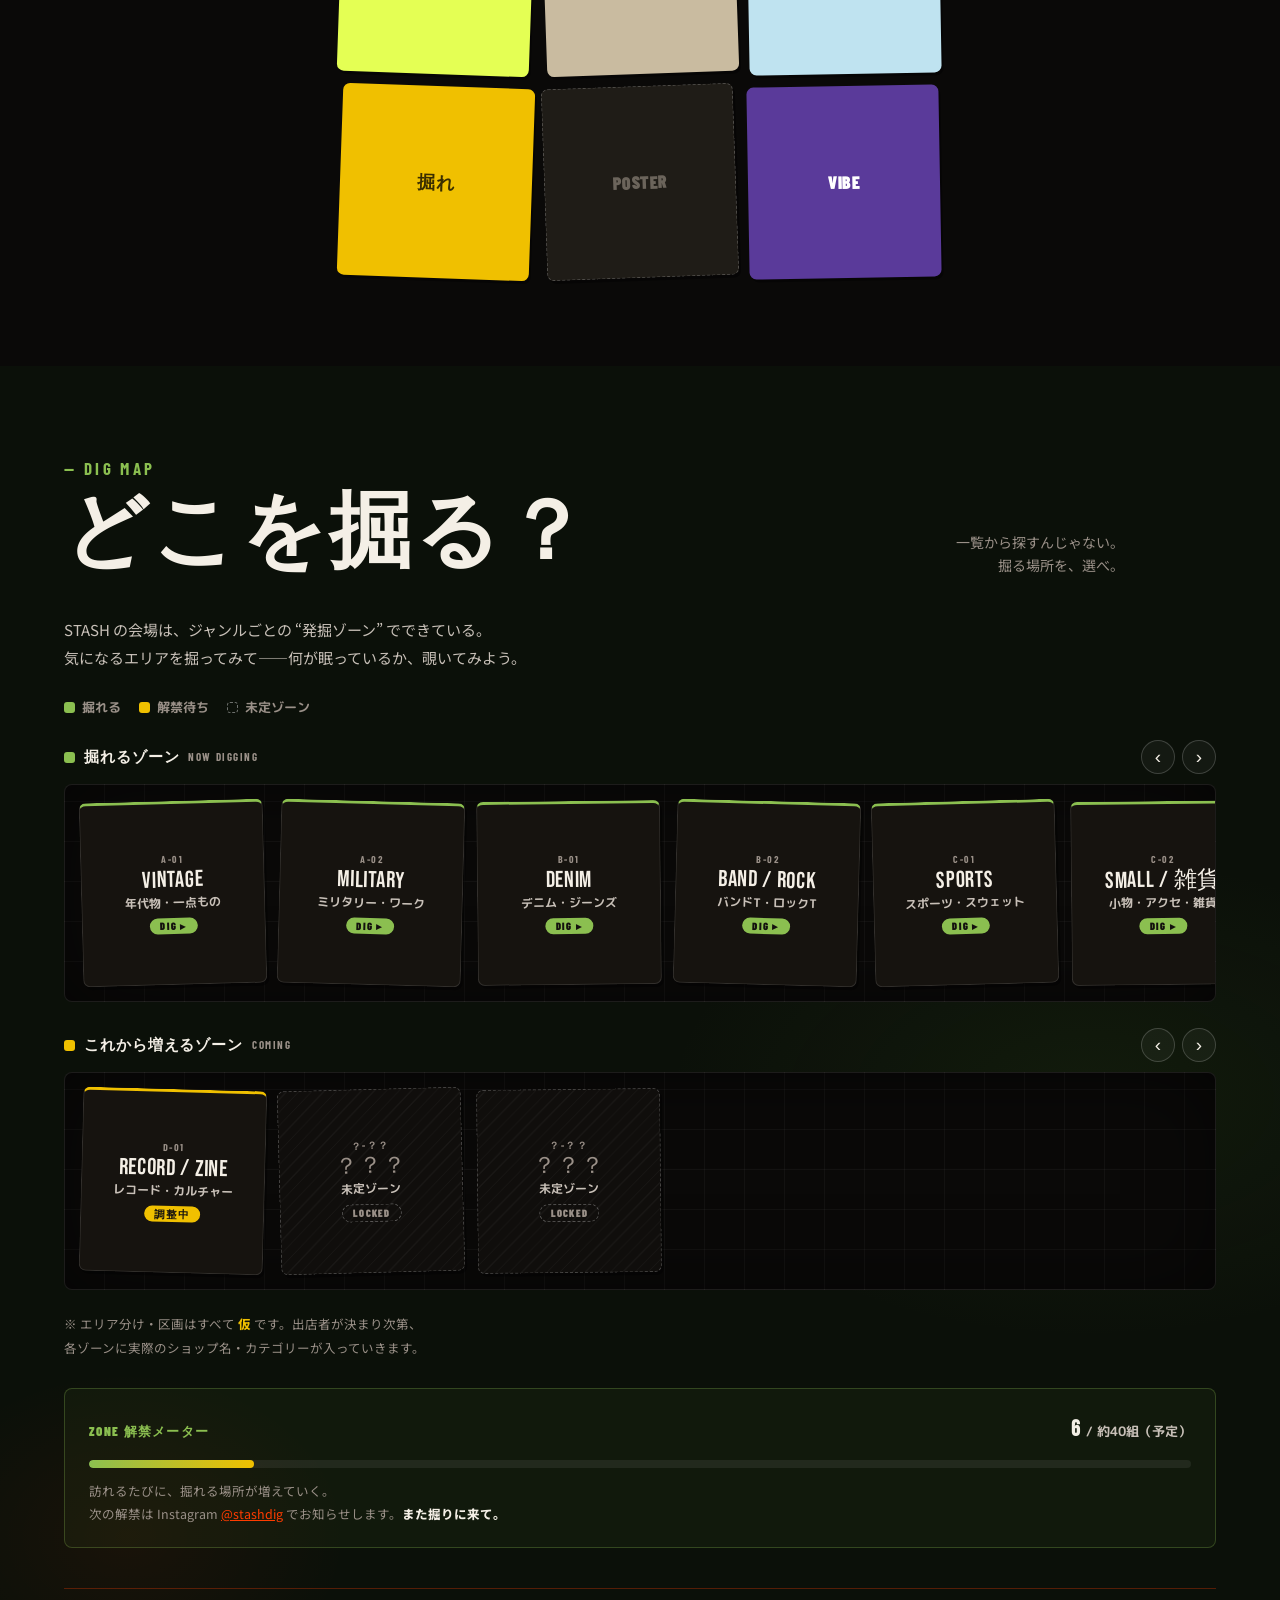
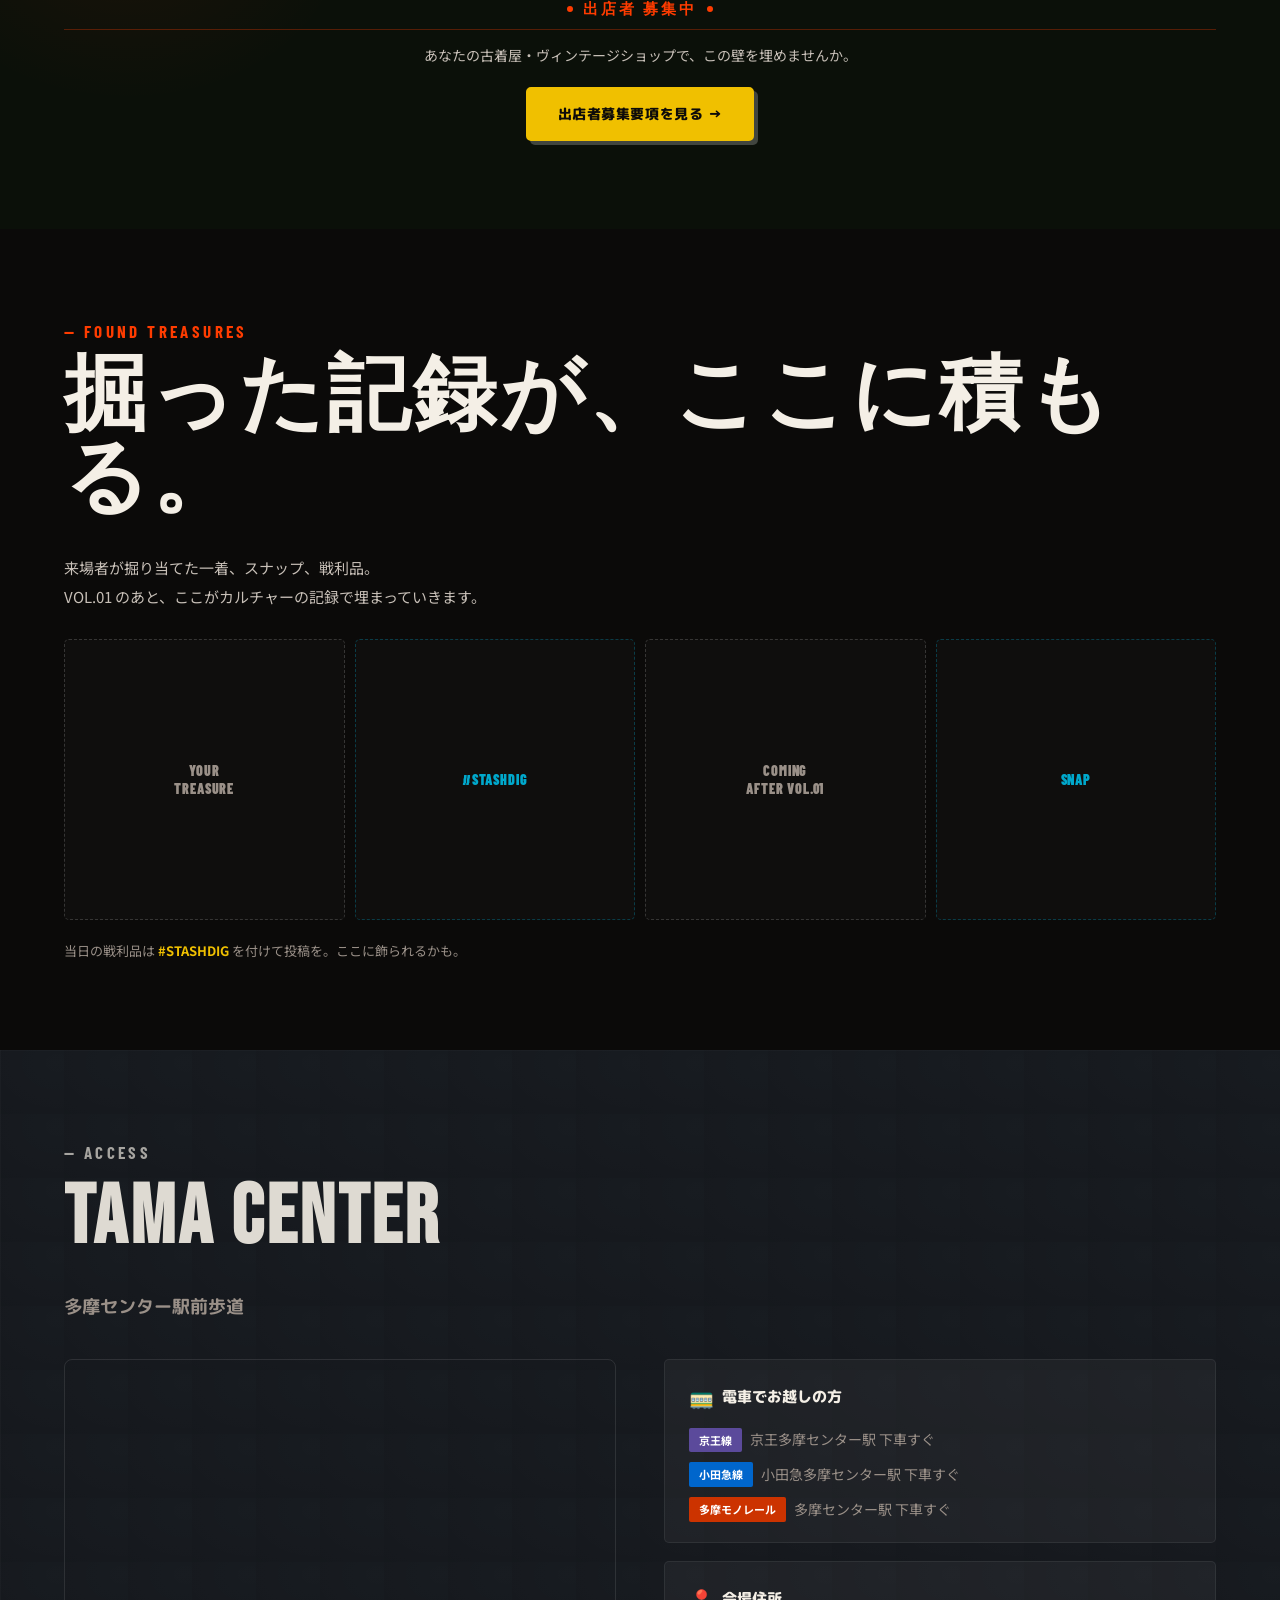
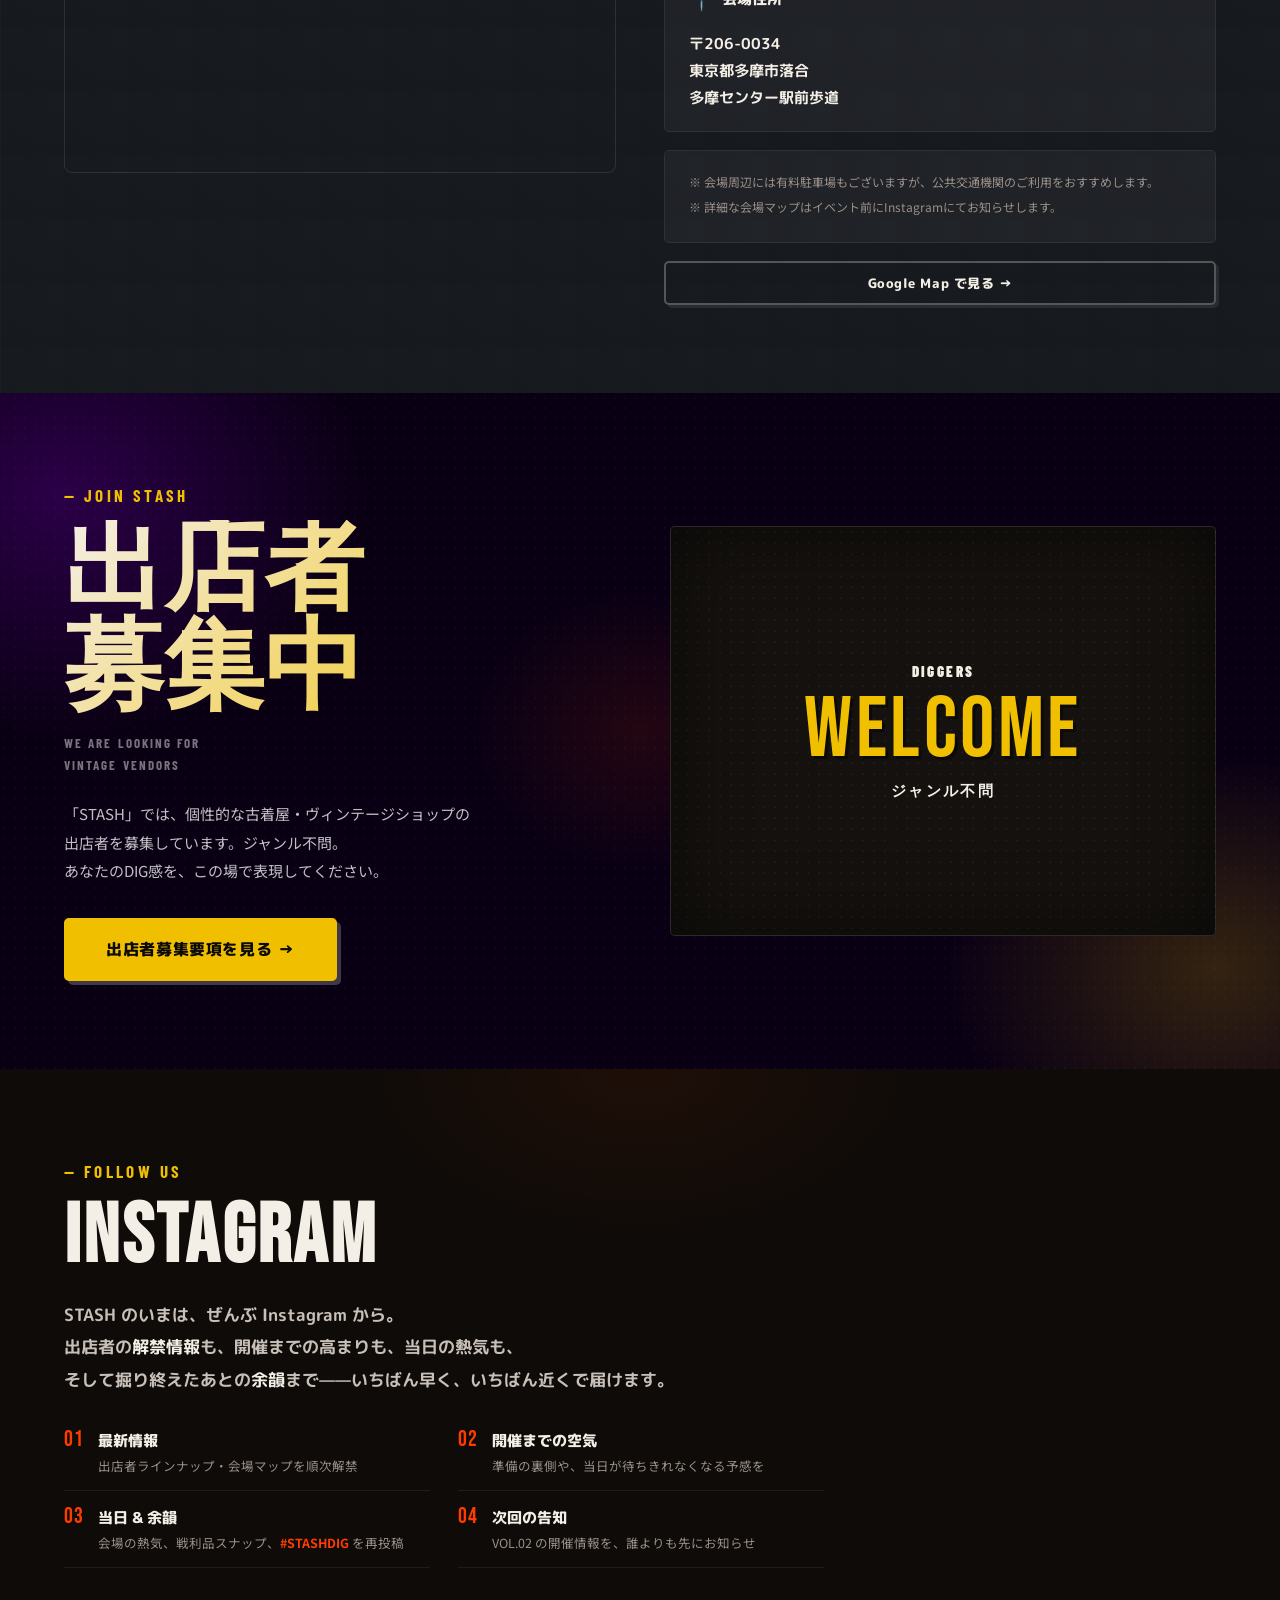
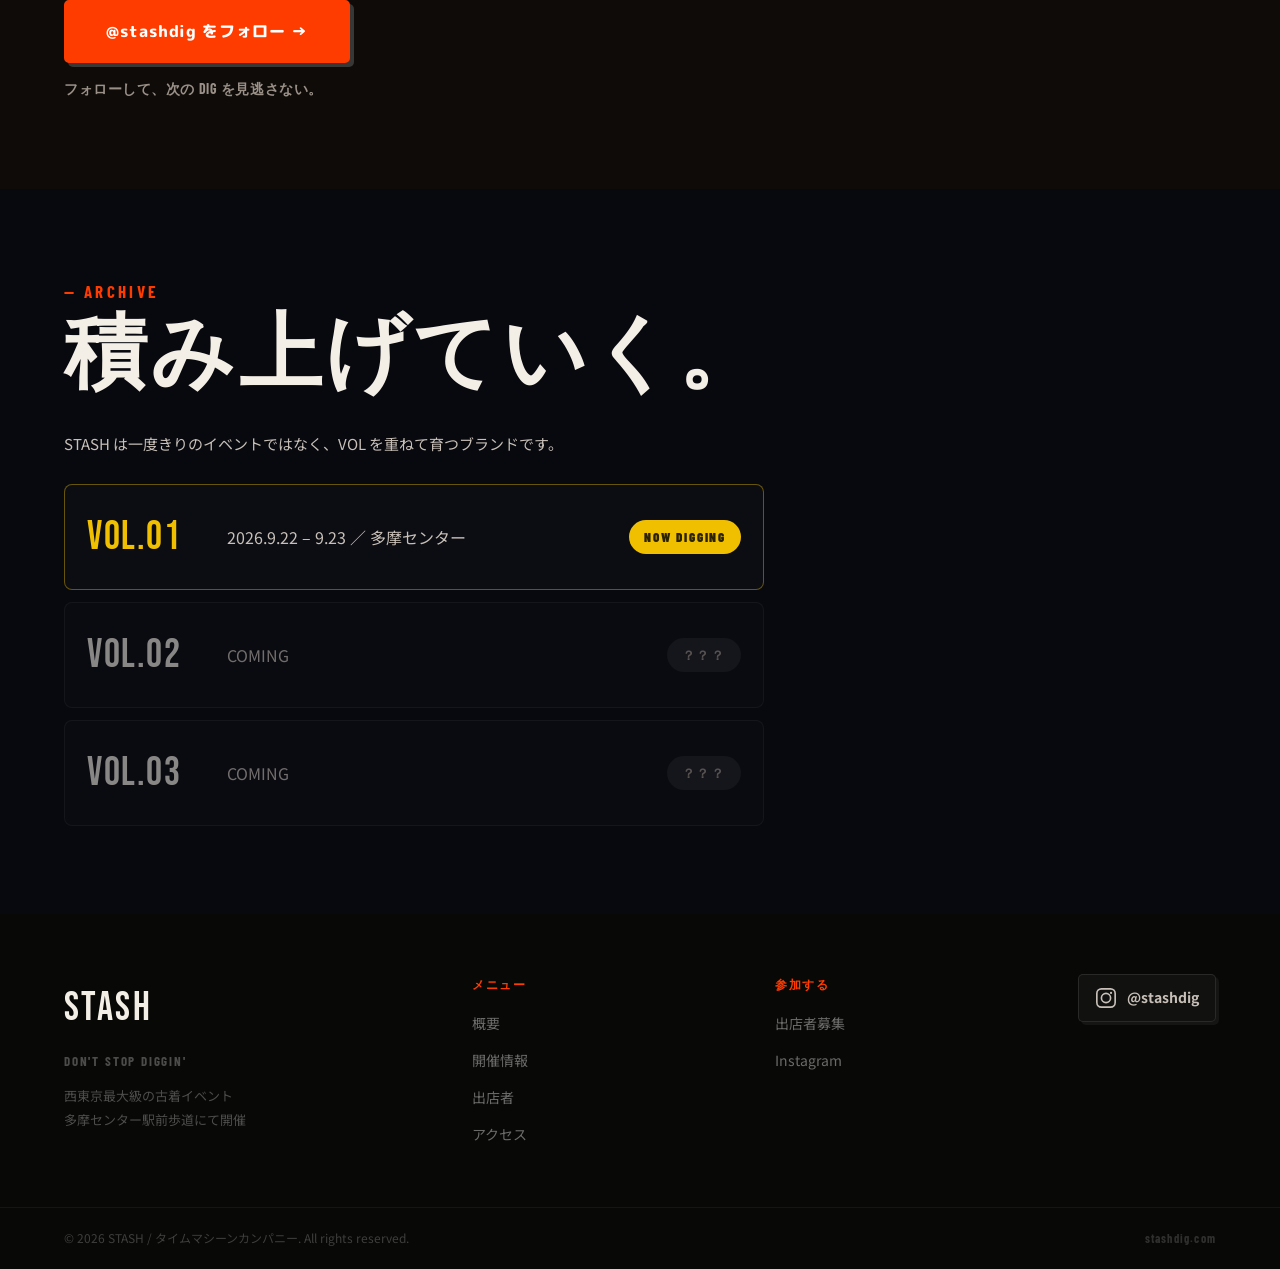
==== commit df2bcfb9: "WHY collage: re-space sticker bomb so stickers don't heavily overlap Co-Authored-By: Claude Opus 4.8" ====
--- a/index.html
+++ b/index.html
@@ -10,6 +10,8 @@
   <meta property="og:description" content="西東京最大級の古着フェス。多摩センター駅前歩道。DON'T STOP DIGGIN'">
   <meta property="og:type" content="website">
   <meta property="og:url" content="https://stashdig.com">
+  <link rel="icon" type="image/png" href="images/stickers/have-a-good-dig.png">
+  <link rel="apple-touch-icon" href="images/stickers/have-a-good-dig.png">
   <link rel="preconnect" href="https://fonts.googleapis.com">
   <link rel="preconnect" href="https://fonts.gstatic.com" crossorigin>
   <link href="https://fonts.googleapis.com/css2?family=Bebas+Neue&family=Barlow+Condensed:ital,wght@0,400;0,600;0,700;0,900;1,700&family=M+PLUS+Rounded+1c:wght@400;700;800;900&family=Noto+Sans+JP:wght@400;700;900&display=swap" rel="stylesheet">
@@ -355,86 +357,146 @@
           </div>
           <div class="dm-track" aria-label="掘れる発掘ゾーン">
 
-            <button class="dm-plot dm-rot-a" type="button" data-dm="open">
+            <button class="dm-plot dm-rot-a" type="button" data-dm="open" data-dig="0">
               <span class="dm-plot__face">
                 <span class="dm-plot__no">A-01</span>
                 <span class="dm-plot__cat">VINTAGE</span>
                 <span class="dm-plot__jp">年代物・一点もの</span>
                 <span class="dm-plot__dig">DIG ▸</span>
               </span>
-              <span class="dm-plot__dug">
+              <span class="dm-plot__dug" data-dig-level="1">
                 <span class="dm-plot__zone">VINTAGE ZONE</span>
-                <span class="dm-plot__txt">70s〜90s の一点ものが<br>眠っている予定のエリア。</span>
+                <span class="dm-plot__txt">70s〜90s の一点ものが<br>眠っているエリア。</span>
+                <span class="dm-plot__status">もっと掘れる ▸</span>
+              </span>
+              <span class="dm-plot__dug" data-dig-level="2">
+                <span class="dm-plot__zone">さらに深く</span>
+                <span class="dm-plot__txt">フランネル、MA-1、コーチ。<br>アメカジの原点がある。</span>
+                <span class="dm-plot__status">もう1層ある ▸</span>
+              </span>
+              <span class="dm-plot__dug" data-dig-level="3">
+                <span class="dm-plot__zone">底まで掘った</span>
+                <span class="dm-plot__txt">出店者解禁まで待て。<br>次に来たとき変わってる。</span>
                 <span class="dm-plot__status">出店者は順次解禁</span>
               </span>
             </button>
 
-            <button class="dm-plot dm-rot-b" type="button" data-dm="open">
+            <button class="dm-plot dm-rot-b" type="button" data-dm="open" data-dig="0">
               <span class="dm-plot__face">
                 <span class="dm-plot__no">A-02</span>
                 <span class="dm-plot__cat">MILITARY</span>
                 <span class="dm-plot__jp">ミリタリー・ワーク</span>
                 <span class="dm-plot__dig">DIG ▸</span>
               </span>
-              <span class="dm-plot__dug">
+              <span class="dm-plot__dug" data-dig-level="1">
                 <span class="dm-plot__zone">MILITARY ZONE</span>
                 <span class="dm-plot__txt">実物・レプリカ・ワーク系。<br>タフな一着を掘り当てろ。</span>
+                <span class="dm-plot__status">もっと掘れる ▸</span>
+              </span>
+              <span class="dm-plot__dug" data-dig-level="2">
+                <span class="dm-plot__zone">さらに深く</span>
+                <span class="dm-plot__txt">M-65、BDU、カーゴ。<br>デッドストックも眠ってるかも。</span>
+                <span class="dm-plot__status">もう1層ある ▸</span>
+              </span>
+              <span class="dm-plot__dug" data-dig-level="3">
+                <span class="dm-plot__zone">底まで掘った</span>
+                <span class="dm-plot__txt">ここまで来たら本物のDIGGER。<br>会場でまた会おう。</span>
                 <span class="dm-plot__status">出店者は順次解禁</span>
               </span>
             </button>
 
-            <button class="dm-plot dm-rot-c" type="button" data-dm="open">
+            <button class="dm-plot dm-rot-c" type="button" data-dm="open" data-dig="0">
               <span class="dm-plot__face">
                 <span class="dm-plot__no">B-01</span>
                 <span class="dm-plot__cat">DENIM</span>
                 <span class="dm-plot__jp">デニム・ジーンズ</span>
                 <span class="dm-plot__dig">DIG ▸</span>
               </span>
-              <span class="dm-plot__dug">
+              <span class="dm-plot__dug" data-dig-level="1">
                 <span class="dm-plot__zone">DENIM ZONE</span>
                 <span class="dm-plot__txt">ヴィンテージデニムから<br>古着ジーンズまで。</span>
+                <span class="dm-plot__status">もっと掘れる ▸</span>
+              </span>
+              <span class="dm-plot__dug" data-dig-level="2">
+                <span class="dm-plot__zone">さらに深く</span>
+                <span class="dm-plot__txt">リーバイス、ラングラー、LEE。<br>色落ちの話ができる人と。</span>
+                <span class="dm-plot__status">もう1層ある ▸</span>
+              </span>
+              <span class="dm-plot__dug" data-dig-level="3">
+                <span class="dm-plot__zone">底まで掘った</span>
+                <span class="dm-plot__txt">会場では触って、履いて、<br>掘りまくれ。</span>
                 <span class="dm-plot__status">出店者は順次解禁</span>
               </span>
             </button>
 
-            <button class="dm-plot dm-rot-b" type="button" data-dm="open">
+            <button class="dm-plot dm-rot-b" type="button" data-dm="open" data-dig="0">
               <span class="dm-plot__face">
                 <span class="dm-plot__no">B-02</span>
                 <span class="dm-plot__cat">BAND / ROCK</span>
                 <span class="dm-plot__jp">バンドT・ロックT</span>
                 <span class="dm-plot__dig">DIG ▸</span>
               </span>
-              <span class="dm-plot__dug">
+              <span class="dm-plot__dug" data-dig-level="1">
                 <span class="dm-plot__zone">BAND ZONE</span>
                 <span class="dm-plot__txt">バンT、ムービーT、<br>プリントものが集まる予定。</span>
+                <span class="dm-plot__status">もっと掘れる ▸</span>
+              </span>
+              <span class="dm-plot__dug" data-dig-level="2">
+                <span class="dm-plot__zone">さらに深く</span>
+                <span class="dm-plot__txt">メタル、パンク、90sポップ。<br>知ってるバンドが出てくるかも。</span>
+                <span class="dm-plot__status">もう1層ある ▸</span>
+              </span>
+              <span class="dm-plot__dug" data-dig-level="3">
+                <span class="dm-plot__zone">底まで掘った</span>
+                <span class="dm-plot__txt">あのバンドのTが出たら<br>#STASHDIG で教えて。</span>
                 <span class="dm-plot__status">出店者は順次解禁</span>
               </span>
             </button>
 
-            <button class="dm-plot dm-rot-a" type="button" data-dm="open">
+            <button class="dm-plot dm-rot-a" type="button" data-dm="open" data-dig="0">
               <span class="dm-plot__face">
                 <span class="dm-plot__no">C-01</span>
                 <span class="dm-plot__cat">SPORTS</span>
                 <span class="dm-plot__jp">スポーツ・スウェット</span>
                 <span class="dm-plot__dig">DIG ▸</span>
               </span>
-              <span class="dm-plot__dug">
+              <span class="dm-plot__dug" data-dig-level="1">
                 <span class="dm-plot__zone">SPORTS ZONE</span>
                 <span class="dm-plot__txt">カレッジ、スウェット、<br>ジャージ系のDIGスポット。</span>
+                <span class="dm-plot__status">もっと掘れる ▸</span>
+              </span>
+              <span class="dm-plot__dug" data-dig-level="2">
+                <span class="dm-plot__zone">さらに深く</span>
+                <span class="dm-plot__txt">ナイキ、チャンピオン、USA製。<br>ロゴ違いも掘れる。</span>
+                <span class="dm-plot__status">もう1層ある ▸</span>
+              </span>
+              <span class="dm-plot__dug" data-dig-level="3">
+                <span class="dm-plot__zone">底まで掘った</span>
+                <span class="dm-plot__txt">スポーツ古着は奥が深い。<br>会場でまた掘ろう。</span>
                 <span class="dm-plot__status">出店者は順次解禁</span>
               </span>
             </button>
 
-            <button class="dm-plot dm-rot-c" type="button" data-dm="open">
+            <button class="dm-plot dm-rot-c" type="button" data-dm="open" data-dig="0">
               <span class="dm-plot__face">
                 <span class="dm-plot__no">C-02</span>
                 <span class="dm-plot__cat">SMALL / 雑貨</span>
                 <span class="dm-plot__jp">小物・アクセ・雑貨</span>
                 <span class="dm-plot__dig">DIG ▸</span>
               </span>
-              <span class="dm-plot__dug">
+              <span class="dm-plot__dug" data-dig-level="1">
                 <span class="dm-plot__zone">SMALL GOODS</span>
                 <span class="dm-plot__txt">バッグ、帽子、アクセ。<br>差し色になる小物たち。</span>
+                <span class="dm-plot__status">もっと掘れる ▸</span>
+              </span>
+              <span class="dm-plot__dug" data-dig-level="2">
+                <span class="dm-plot__zone">さらに深く</span>
+                <span class="dm-plot__txt">キャップ、ビーニー、ネックレス。<br>古着に合わせたい一点を探せ。</span>
+                <span class="dm-plot__status">もう1層ある ▸</span>
+              </span>
+              <span class="dm-plot__dug" data-dig-level="3">
+                <span class="dm-plot__zone">底まで掘った</span>
+                <span class="dm-plot__txt">小物こそDIGの醍醐味。<br>会場でじっくり掘れ。</span>
                 <span class="dm-plot__status">出店者は順次解禁</span>
               </span>
             </button>
@@ -539,7 +601,7 @@
   <section class="found section" id="found" aria-label="FOUND TREASURES">
     <div class="wrap">
       <p class="sec-label reveal">— FOUND TREASURES</p>
-      <h2 class="sec-title reveal">見つけた、を残す。</h2>
+      <h2 class="sec-title reveal">掘った記録が、ここに積もる。</h2>
       <p class="found__lead reveal">
         来場者が掘り当てた一着、スナップ、戦利品。<br>
         VOL.01 のあと、ここがカルチャーの記録で埋まっていきます。
--- a/style.css
+++ b/style.css
@@ -1087,15 +1087,15 @@
   padding: 2.2cqw 3cqw; border-radius: 2cqw;
   box-shadow: 0 0 0 3px #fff, 3px 4px 0 rgba(0,0,0,.42);
 }
-.sb-diga   { top: 5cqw;  right: 3cqw;  font-size: 9cqw;  background: linear-gradient(135deg,#C32AA0,#5A3A9A); color:#fff; transform: rotate(6deg); }
-.sb-gems   { top: 3cqw;  left: 4cqw;   font-size: 5.6cqw; background: #BFE3F0; color:#1B5E6E; border-radius: 50px; transform: rotate(-8deg); }
-.sb-vibe   { top: 30cqw; left: -2cqw;  font-size: 6.4cqw; background: #E4FF54; transform: rotate(-4deg); }
-.sb-good   { bottom: 20cqw; left: 4cqw; font-size: 5.4cqw; background: #FF7BAA; transform: rotate(5deg); }
+.sb-gems   { top: 3cqw;  left: 3cqw;   font-size: 5.6cqw; background: #BFE3F0; color:#1B5E6E; border-radius: 50px; transform: rotate(-8deg); }
+.sb-diga   { top: 4cqw;  right: 3cqw;  font-size: 8.5cqw; background: linear-gradient(135deg,#C32AA0,#5A3A9A); color:#fff; transform: rotate(6deg); }
+.sb-vibe   { top: 23cqw; left: -2cqw;  font-size: 6cqw;   background: #E4FF54; transform: rotate(-4deg); }
+.sb-trash  { top: 22cqw; right: -2cqw; font-size: 4.6cqw; background: #C9BBA0; color:#2b2317; transform: rotate(3deg); }
+.sb-90s    { top: 45cqw; left: 4cqw;   font-size: 8cqw;  background: #2BB3AD; color:#06302d; border-radius: 50%; width: 17cqw; height: 17cqw; display:flex; align-items:center; justify-content:center; transform: rotate(-10deg); }
+.sb-hore   { top: 46cqw; left: 31cqw;  font-size: 7cqw; background: #5A3A9A; color:#fff; font-family: var(--ff-round); transform: rotate(6deg); }
+.sb-energy { top: 46cqw; right: 6cqw;  font-size: 5.2cqw; background: #FF3C00; color:#fff; transform: rotate(8deg); }
+.sb-good   { bottom: 5cqw; left: 4cqw; font-size: 5.2cqw; background: #FF7BAA; transform: rotate(5deg); }
 .sb-dig    { bottom: 4cqw; right: 4cqw; font-size: 6.4cqw; background: #F0C000; border-radius: 50%; width: 30cqw; height: 30cqw; display:flex; align-items:center; justify-content:center; transform: rotate(-7deg); }
-.sb-trash  { bottom: 31cqw; right: -3cqw; font-size: 4.8cqw; background: #C9BBA0; color:#2b2317; transform: rotate(3deg); }
-.sb-energy { top: 49cqw; right: 7cqw;  font-size: 5.4cqw; background: #FF3C00; color:#fff; transform: rotate(8deg); }
-.sb-90s    { top: 41cqw; left: 31cqw;  font-size: 8cqw;  background: #2BB3AD; color:#06302d; border-radius: 50%; width: 17cqw; height: 17cqw; display:flex; align-items:center; justify-content:center; transform: rotate(-10deg); }
-.sb-hore   { bottom: 40cqw; left: 33cqw; font-size: 7cqw; background: #5A3A9A; color:#fff; font-family: var(--ff-round); transform: rotate(6deg); }
 
 /* VENDORS — lineup coming (taped-off, intentional) */
 .lineup-coming {
@@ -1273,10 +1273,16 @@
   color: var(--dm, var(--yellow)); border: 1px solid currentColor; border-radius: 100px; padding: 2px 9px; opacity: .9;
 }
 
-/* dug state — peel the plot open */
+/* dug state — single-layer toggle (soon / locked) */
 .dm-plot.dug .dm-plot__face { transform: rotateX(-90deg) translateY(-12%); opacity: 0; }
 .dm-plot.dug .dm-plot__dug  { opacity: 1; }
 .dm-plot.just-dug { animation: dw-pop .5s ease; }
+
+/* multi-level dig — open plots cycle through data-dig levels */
+.dm-plot[data-dig]:not([data-dig="0"]) .dm-plot__face { transform: rotateX(-90deg) translateY(-12%); opacity: 0; }
+.dm-plot[data-dig="1"] .dm-plot__dug[data-dig-level="1"],
+.dm-plot[data-dig="2"] .dm-plot__dug[data-dig-level="2"],
+.dm-plot[data-dig="3"] .dm-plot__dug[data-dig-level="3"] { opacity: 1; }
 
 /* soon — taped, amber */
 .dm-plot[data-dm="soon"] .dm-plot__face { border-top-color: var(--yellow); }
